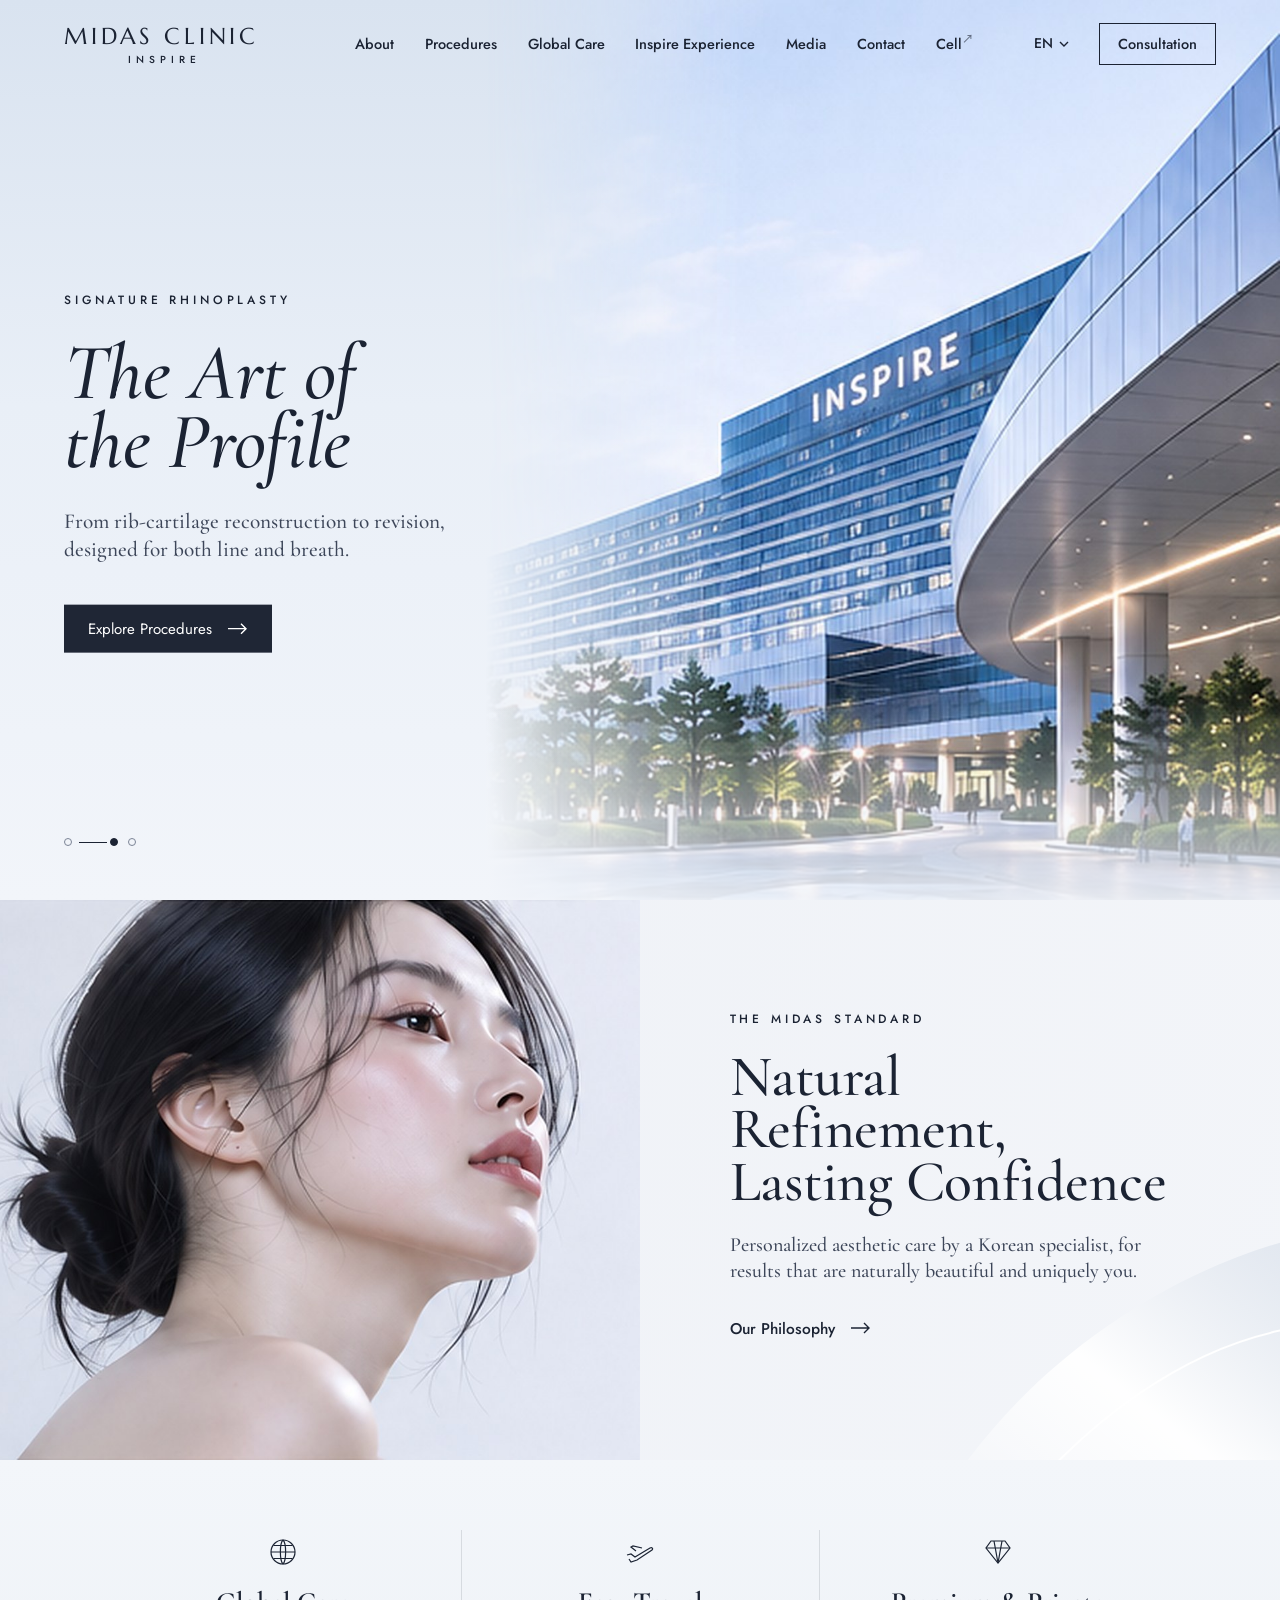
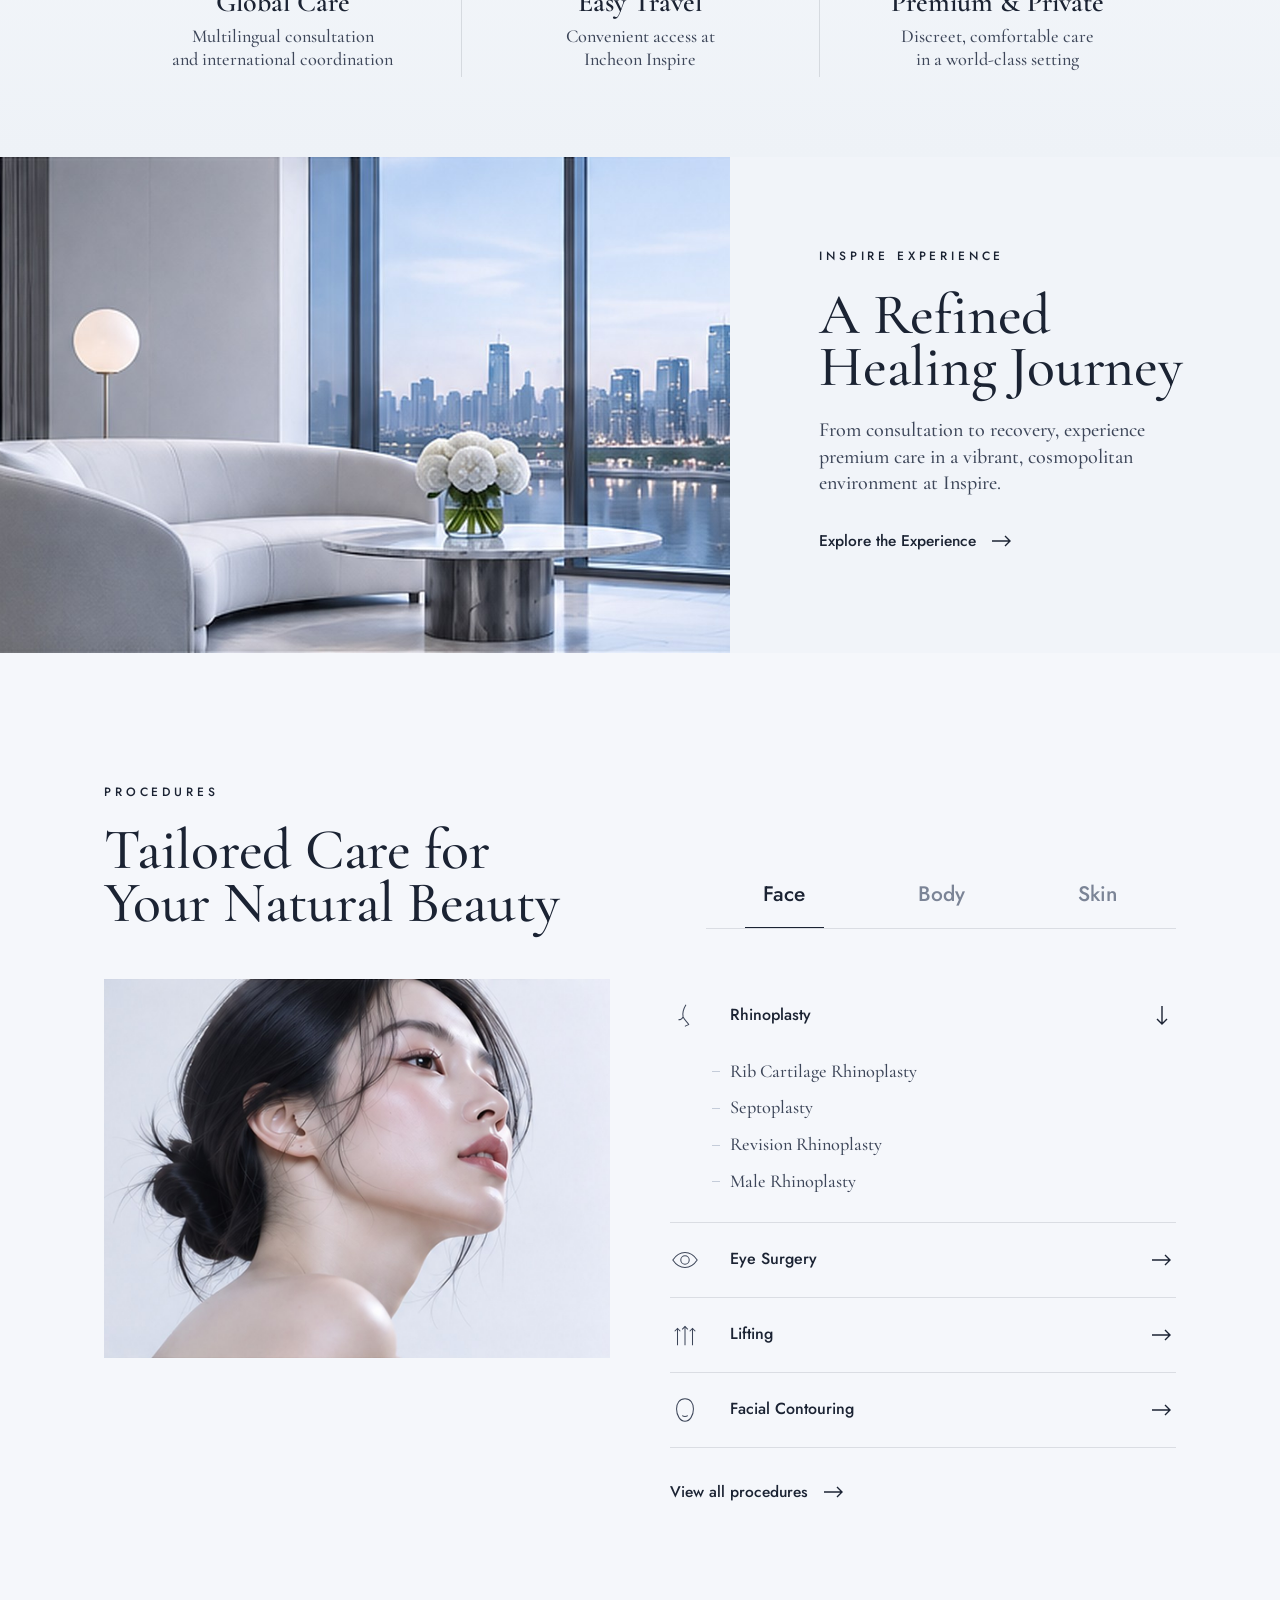
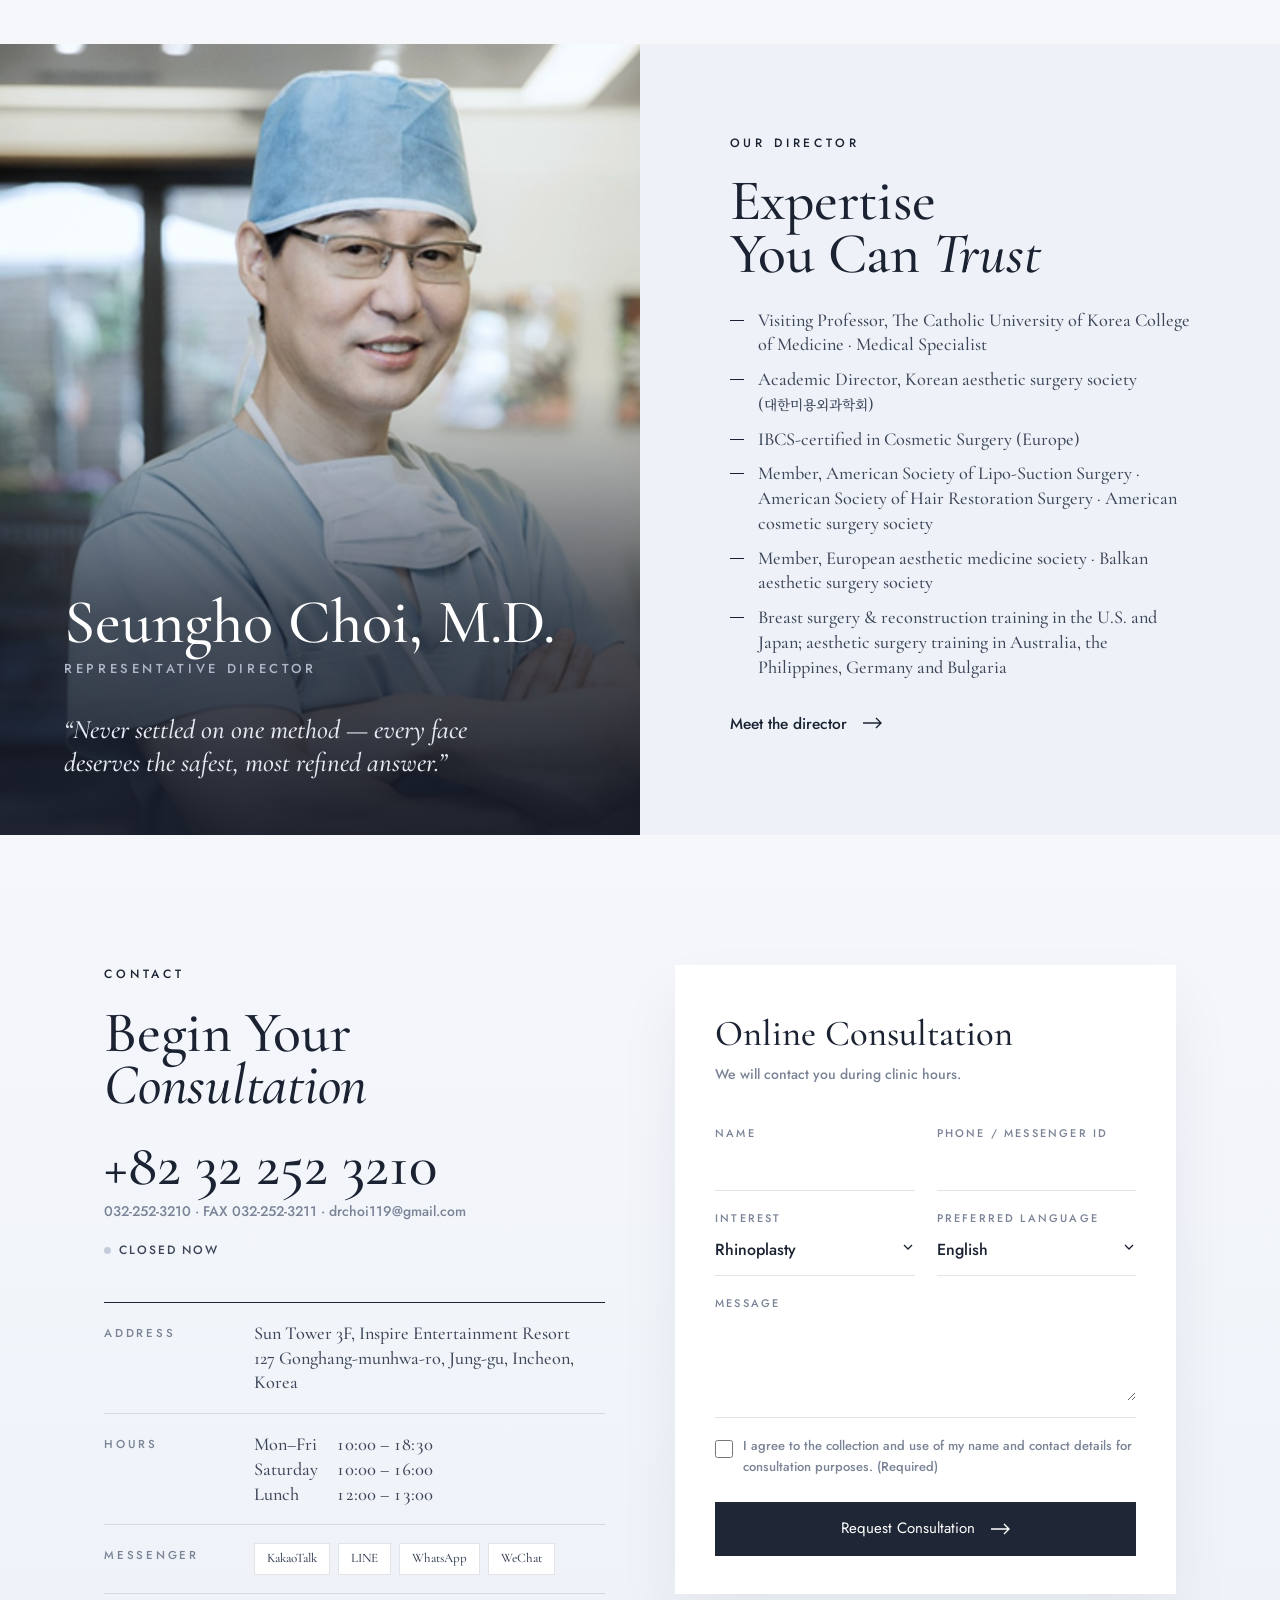
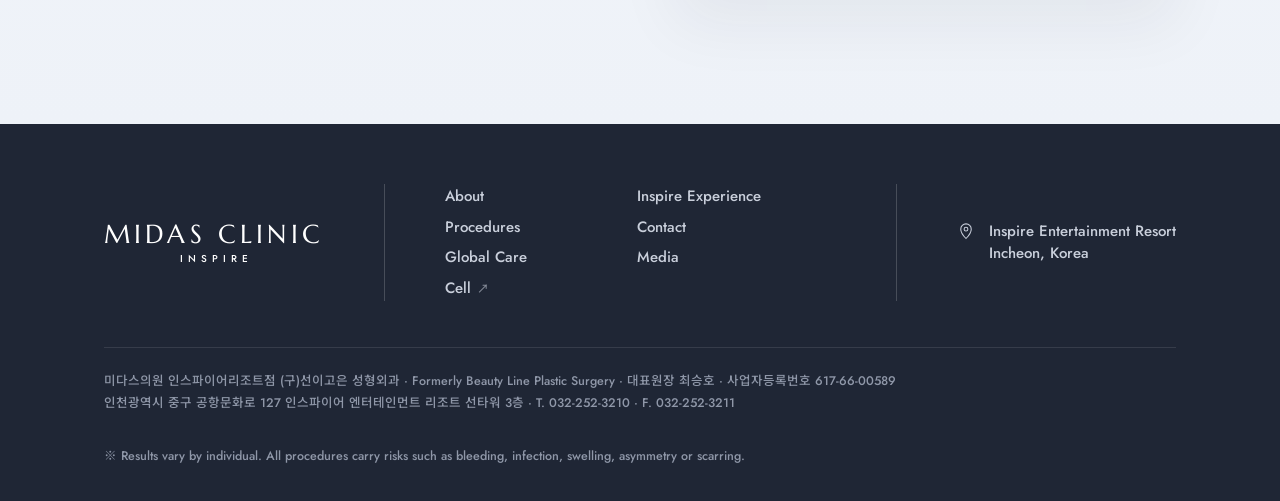
==== index.html @ 8b689313 "세포 메뉴 링크를 panacell-website.pages.dev로 변경 Co-Authored-By: Claude Opus 5.5 <noreply@anthropic.com> Cla" ====
<!DOCTYPE html>
<html lang="en">
<head>
<meta charset="UTF-8">
<meta name="viewport" content="width=device-width, initial-scale=1, viewport-fit=cover">
<title>MIDAS CLINIC · INSPIRE — Premium Plastic Surgery in Incheon</title>
<meta name="description" content="Midas Clinic at Inspire Entertainment Resort, Incheon. Rhinoplasty, face lift, eye surgery, contouring, body and skin care. 미다스의원 인스파이어리조트점 (구 선이고은 성형외과).">
<meta property="og:title" content="MIDAS CLINIC · INSPIRE">
<meta property="og:description" content="A Global Aesthetic Destination at Inspire">
<meta property="og:image" content="images/hero-inspire.jpg">
<meta name="theme-color" content="#eef2f8">
<link rel="preconnect" href="https://fonts.googleapis.com">
<link rel="preconnect" href="https://fonts.gstatic.com" crossorigin>
<link href="https://fonts.googleapis.com/css2?family=Cormorant+Garamond:ital,wght@0,500;0,600;1,500;1,600&family=Jost:wght@300;400;500&family=Marcellus&family=Noto+Sans+KR:wght@300;400;500&family=Noto+Sans+SC:wght@300;400;500&family=Noto+Serif+KR:wght@400;500&family=Noto+Serif+SC:wght@400;500&display=swap" rel="stylesheet">
<link rel="stylesheet" href="css/style.css">
</head>
<body>
<a class="skip" href="#main">Skip to content</a>

<svg width="0" height="0" class="sr" aria-hidden="true">
  <symbol id="i-arrow" viewBox="0 0 20 12" fill="none" stroke="currentColor" stroke-width="1.4"><path d="M0 6h18M13 1l5 5-5 5"/></symbol>
  <symbol id="i-chev" viewBox="0 0 10 10" fill="none" stroke="currentColor" stroke-width="1.4"><path d="M1 3l4 4 4-4"/></symbol>
</svg>

<!-- ================= Header ================= -->
<header class="header" id="header">
  <div class="header-in">
    <a href="#top" class="logo" aria-label="Midas Clinic Inspire"><b>MIDAS CLINIC</b><small>INSPIRE</small></a>
    <nav class="gnb" aria-label="Main">
      <a href="about.html" data-i18n="nav.about">About</a>
      <a href="procedures.html" data-i18n="nav.procedures">Procedures</a>
      <a href="global-care.html" data-i18n="nav.global">Global Care</a>
      <a href="experience.html" data-i18n="nav.experience">Inspire Experience</a>
      <a href="media.html" data-i18n="nav.media">Media</a>
      <a href="contact.html" data-i18n="nav.contact">Contact</a>
      <a class="ext" href="https://panacell-website.pages.dev/" target="_blank" rel="noopener" data-i18n="nav.cell">Cell</a>
    </nav>
    <div class="header-r">
      <div class="lang" id="lang">
        <button class="lang-btn" id="langBtn" aria-haspopup="true" aria-expanded="false"><span id="langLabel">EN</span><svg><use href="#i-chev"/></svg></button>
        <div class="lang-menu" role="menu">
          <button data-lang="en" role="menuitem">English</button>
          <button data-lang="ko" role="menuitem">한국어</button>
          <button data-lang="zh" role="menuitem">中文</button>
        </div>
      </div>
      <a class="header-cta" href="contact.html" data-i18n="cta.consult">Consultation</a>
      <button class="burger" id="burger" aria-label="Menu"><span></span><span></span></button>
    </div>
  </div>
</header>

<nav class="drawer" id="drawer" aria-label="Mobile">
  <a href="about.html" data-i18n="nav.about">About</a>
  <a href="procedures.html" data-i18n="nav.procedures">Procedures</a>
  <a href="global-care.html" data-i18n="nav.global">Global Care</a>
  <a href="experience.html" data-i18n="nav.experience">Inspire Experience</a>
  <a href="media.html" data-i18n="nav.media">Media</a>
  <a href="contact.html" data-i18n="nav.contact">Contact</a>
  <a class="ext" href="https://panacell-website.pages.dev/" target="_blank" rel="noopener" data-i18n="nav.cell">Cell</a>
  <div class="drawer-foot">
    <div class="drawer-lang"><button data-lang="en">EN</button><button data-lang="ko">KR</button><button data-lang="zh">中文</button></div>
    <a class="drawer-tel" href="tel:+82322523210">+82 32 252 3210</a>
    <a class="btn" href="contact.html#form"><span data-i18n="cta.book">Book a Consultation</span><svg><use href="#i-arrow"/></svg></a>
  </div>
</nav>

<main id="main">
<!-- ================= Hero ================= -->
<section class="hero" id="top">
  <div class="hero-media"><img src="images/hero-inspire.jpg" alt="Inspire Entertainment Resort, Incheon" fetchpriority="high"></div>
  <div class="hero-slides">
    <div class="hero-slide on">
      <div class="wrap">
        <div class="kicker" data-i18n="hero1.kicker">Premium Plastic Surgery</div>
        <h1 data-i18n="hero1.title">A Global Aesthetic<br>Destination at Inspire</h1>
        <p data-i18n="hero1.text">World-class plastic surgery in Korea,<br>with seamless travel and exceptional care.</p>
        <a class="btn" href="#contact"><span data-i18n="cta.book">Book a Consultation</span><svg><use href="#i-arrow"/></svg></a>
      </div>
    </div>
    <div class="hero-slide">
      <div class="wrap">
        <div class="kicker" data-i18n="hero2.kicker">Signature Rhinoplasty</div>
        <h2 data-i18n="hero2.title">The Art of<br>the Profile</h2>
        <p data-i18n="hero2.text">From rib-cartilage reconstruction to revision,<br>designed for both line and breath.</p>
        <a class="btn" href="#procedures"><span data-i18n="cta.explore">Explore Procedures</span><svg><use href="#i-arrow"/></svg></a>
      </div>
    </div>
    <div class="hero-slide">
      <div class="wrap">
        <div class="kicker" data-i18n="hero3.kicker">Lifting · Anti-aging</div>
        <h2 data-i18n="hero3.title">Lift, Not Change</h2>
        <p data-i18n="hero3.text">SMAS-level lifting that restores,<br>never replaces, who you are.</p>
        <a class="btn" href="#procedures"><span data-i18n="cta.explore">Explore Procedures</span><svg><use href="#i-arrow"/></svg></a>
      </div>
    </div>
  </div>
  <div class="hero-dots"><div class="wrap" id="heroDots">
    <button class="on" aria-label="Slide 1"></button><button aria-label="Slide 2"></button><button aria-label="Slide 3"></button>
  </div></div>
</section>

<!-- ================= The Midas Standard ================= -->
<section class="split standard" id="about">
  <div class="split-media reveal"><img src="images/standard-portrait.jpg" alt="" loading="lazy"></div>
  <div class="split-body reveal">
    <div class="kicker" data-i18n="std.kicker">The Midas Standard</div>
    <h2 class="title" data-i18n="std.title">Natural Refinement,<br>Lasting Confidence</h2>
    <p class="lead" data-i18n="std.text">Personalized aesthetic care by Korean specialists, for results that are naturally beautiful and uniquely you.</p>
    <a class="arrow-link" href="about.html"><span data-i18n="std.link">Our Philosophy</span><svg><use href="#i-arrow"/></svg></a>
  </div>
  <svg class="silk" viewBox="0 0 400 400" fill="none" aria-hidden="true">
    <defs><linearGradient id="silk" x1="0" y1="1" x2="1" y2="0"><stop offset="0" stop-color="#fff" stop-opacity="0"/><stop offset=".5" stop-color="#fff" stop-opacity=".95"/><stop offset="1" stop-color="#dbe2ec" stop-opacity=".7"/></linearGradient></defs>
    <path d="M40 400 C 120 260, 260 160, 400 120 L400 400 Z" fill="url(#silk)"/>
    <path d="M120 400 C 200 300, 300 230, 400 210" stroke="#fff" stroke-width="2"/>
  </svg>
</section>

<!-- ================= Features ================= -->
<section class="features" id="global-care">
  <div class="wrap features-grid">
    <div class="feature reveal">
      <svg viewBox="0 0 32 32" fill="none" stroke="currentColor" stroke-width="1.2"><circle cx="16" cy="16" r="12"/><path d="M4 16h24M16 4c3.5 3.4 3.5 20.6 0 24M16 4c-3.5 3.4-3.5 20.6 0 24M6.5 9.5h19M6.5 22.5h19"/></svg>
      <h3 data-i18n="f1.title">Global Care</h3>
      <p data-i18n="f1.text">Multilingual consultation<br>and international coordination</p>
    </div>
    <div class="feature reveal">
      <svg viewBox="0 0 32 32" fill="none" stroke="currentColor" stroke-width="1.2"><path d="M3 19l4-1 4 3 15-9c2-1 3.5.5 2 2L13 24l-6 2-2-3"/><path d="M12 15l-5-4 2-1 9 2"/></svg>
      <h3 data-i18n="f2.title">Easy Travel</h3>
      <p data-i18n="f2.text">Convenient access at<br>Incheon Inspire</p>
    </div>
    <div class="feature reveal">
      <svg viewBox="0 0 32 32" fill="none" stroke="currentColor" stroke-width="1.2"><path d="M9 5h14l5 7-12 15L4 12z"/><path d="M4 12h24M12 5l4 22 4-22"/></svg>
      <h3 data-i18n="f3.title">Premium &amp; Private</h3>
      <p data-i18n="f3.text">Discreet, comfortable care<br>in a world-class setting</p>
    </div>
  </div>
</section>

<!-- ================= Inspire Experience ================= -->
<section class="split experience" id="experience">
  <div class="split-media reveal"><img src="images/inspire-lounge.jpg" alt="" loading="lazy"></div>
  <div class="split-body reveal">
    <div class="kicker" data-i18n="exp.kicker">Inspire Experience</div>
    <h2 class="title" data-i18n="exp.title">A Refined<br>Healing Journey</h2>
    <p class="lead" data-i18n="exp.text">From consultation to recovery, experience premium care in a vibrant, cosmopolitan environment at Inspire.</p>
    <a class="arrow-link" href="experience.html"><span data-i18n="exp.link">Explore the Experience</span><svg><use href="#i-arrow"/></svg></a>
  </div>
</section>

<!-- ================= Procedures ================= -->
<section class="procedures" id="procedures">
  <div class="wrap">
    <div class="proc-head">
      <div class="reveal">
        <div class="kicker" data-i18n="proc.kicker">Procedures</div>
        <h2 class="title" data-i18n="proc.title">Tailored Care for<br>Your Natural Beauty</h2>
      </div>
      <div class="tabs reveal" role="tablist">
        <button class="tab on" data-tab="face" role="tab" data-i18n="tab.face">Face</button>
        <button class="tab" data-tab="body" role="tab" data-i18n="tab.body">Body</button>
        <button class="tab" data-tab="skin" role="tab" data-i18n="tab.skin">Skin</button>
      </div>
    </div>
    <nav class="proc-grid" aria-label="Procedures"><a href="rhinoplasty.html"><svg viewBox="0 0 32 32" fill="none" stroke="currentColor" stroke-width="1.2"><path d="M17 4c-3 5-4 9-3 13 1 3 4 5 6 8-1 1-3 1-4 2"/><path d="M14 17c-1 2-3 3-5 3"/></svg><span data-ko="코성형" data-zh="鼻整形">Rhinoplasty</span></a><a href="eye.html"><svg viewBox="0 0 32 32" fill="none" stroke="currentColor" stroke-width="1.2"><path d="M3 16c4-6 9-8 13-8s9 2 13 8c-4 6-9 8-13 8S7 22 3 16z"/><circle cx="16" cy="16" r="4.5"/></svg><span data-ko="눈성형" data-zh="眼部整形">Eye</span></a><a href="lifting.html"><svg viewBox="0 0 32 32" fill="none" stroke="currentColor" stroke-width="1.2"><path d="M8 27V9M16 27V7M24 27V9"/><path d="M5 12l3-3 3 3M13 10l3-3 3 3M21 12l3-3 3 3"/></svg><span data-ko="리프팅" data-zh="面部提升">Lifting</span></a><a href="contouring.html"><svg viewBox="0 0 32 32" fill="none" stroke="currentColor" stroke-width="1.2"><path d="M16 4c-6 0-9 5-9 11 0 7 4 13 9 13s9-6 9-13c0-6-3-11-9-11z"/><path d="M13 22c2 1.3 4 1.3 6 0"/></svg><span data-ko="윤곽" data-zh="轮廓整形">Contouring</span></a><a href="body.html"><svg viewBox="0 0 32 32" fill="none" stroke="currentColor" stroke-width="1.2"><path d="M11 4c1 5 0 8-2 11s-2 9 1 13M21 4c-1 5 0 8 2 11s2 9-1 13"/></svg><span data-ko="바디" data-zh="身体塑形">Body</span></a><a href="skin.html"><svg viewBox="0 0 32 32" fill="none" stroke="currentColor" stroke-width="1.2"><circle cx="16" cy="16" r="11"/><circle cx="16" cy="16" r="6"/></svg><span data-ko="피부 · 쁘띠" data-zh="皮肤管理">Skin</span></a></nav>
    <div class="proc-body">
      <div class="proc-media reveal"><img id="procImg" src="images/standard-portrait.jpg" alt="" loading="lazy"></div>
      <div class="reveal"><div id="procLists"></div><a class="arrow-link" href="procedures.html"><span data-ko="전체 진료 보기" data-zh="查看全部项目">View all procedures</span><svg><use href="#i-arrow"/></svg></a></div>
    </div>
  </div>
</section>

<!-- ================= Director ================= -->
<section class="director" id="director">
  <!-- 원장님 사진이 준비되면 .director-card 에 background-image 로 넣을 수 있습니다 -->
  <div class="director-card reveal">
    <span class="mono" aria-hidden="true">M</span>
    <img class="dir-photo" src="images/director.jpg" alt="" loading="lazy" onerror="this.remove()">
    <div class="name" data-i18n="dir.name">Seungho Choi, M.D.</div>
    <div class="role" data-i18n="dir.role">Representative Director</div>
    <blockquote data-i18n="dir.quote">“Never settled on one method — every face deserves the safest, most refined answer.”</blockquote>
  </div>
  <div class="split-body reveal">
    <div class="kicker" data-i18n="dir.kicker">Our Director</div>
    <h2 class="title" data-i18n="dir.title">Expertise<br>You Can <em>Trust</em></h2>
    <ul class="creds" id="creds"></ul>
    <a class="arrow-link" href="about.html"><span data-ko="원장 소개 자세히 보기" data-zh="查看院长介绍">Meet the director</span><svg><use href="#i-arrow"/></svg></a>
  </div>
</section>

<!-- ================= Contact ================= -->
<!-- 모바일 전용: 메인 상담 폼 대신 간단한 상담 안내 -->
<section class="home-cta" id="contact-m">
  <div class="wrap">
    <div class="kicker" data-i18n="contact.kicker">Contact</div>
    <h2 class="title" data-i18n="contact.title">Begin Your<br><em>Consultation</em></h2>
    <p class="lead" data-ko="전화·메신저·온라인으로 편하게 문의하세요. 진료시간 내 답변드립니다." data-zh="欢迎通过电话、即时通讯或在线方式咨询，我们将在诊疗时间内回复。">Call, message or book online — we reply during clinic hours.</p>
    <div class="home-cta-btns">
      <a class="btn" href="contact.html#form"><span data-i18n="cta.book">Book a Consultation</span><svg><use href="#i-arrow"/></svg></a>
      <a class="btn ghost" href="tel:+82322523210">+82 32 252 3210</a>
    </div>
  </div>
</section>

<section class="contact" id="contact">
  <div class="wrap contact-grid">
    <div class="reveal">
      <div class="kicker" data-i18n="contact.kicker">Contact</div>
      <h2 class="title" data-i18n="contact.title">Begin Your<br><em>Consultation</em></h2>
      <a class="tel" href="tel:+82322523210">+82 32 252 3210</a>
      <div class="tel-sub">032-252-3210 · FAX 032-252-3211 · drchoi119@gmail.com</div>
      <div class="status" id="status"><i></i><span id="statusText"></span></div>
      <dl class="info">
        <div class="info-row"><dt data-i18n="contact.address">Address</dt><dd data-i18n="contact.addressText">Sun Tower 3F, Inspire Entertainment Resort<br>127 Gonghang-munhwa-ro, Jung-gu, Incheon, Korea</dd></div>
        <div class="info-row"><dt data-i18n="contact.hours">Hours</dt><dd class="hours" id="hours"></dd></div>
        <div class="info-row"><dt data-i18n="contact.messenger">Messenger</dt><dd class="chips"><span>KakaoTalk</span><span>LINE</span><span>WhatsApp</span><span>WeChat</span></dd></div>
      </dl>
    </div>
    <form class="form reveal" id="form" novalidate>
      <h3 data-i18n="form.title">Online Consultation</h3>
      <p data-i18n="form.sub">We will contact you during clinic hours.</p>
      <div class="two">
        <div class="field"><label for="fName" data-i18n="form.name">Name</label><input id="fName" autocomplete="name"></div>
        <div class="field"><label for="fTel" data-i18n="form.phone">Phone / Messenger ID</label><input id="fTel" type="text" autocomplete="tel" enterkeyhint="next"></div>
      </div>
      <div class="two">
        <div class="field"><label for="fCat" data-i18n="form.interest">Interest</label><select id="fCat"></select></div>
        <div class="field"><label for="fLang" data-i18n="form.lang">Preferred Language</label><select id="fLang"><option>English</option><option>한국어</option><option>中文</option></select></div>
      </div>
      <div class="field"><label for="fMsg" data-i18n="form.msg">Message</label><textarea id="fMsg" rows="3"></textarea></div>
      <label class="agree"><input type="checkbox" id="fAgree"><span data-i18n="form.agree">I agree to the collection and use of my name and contact details for consultation purposes. (Required)</span></label>
      <button class="btn" type="submit"><span data-i18n="form.submit">Request Consultation</span><svg><use href="#i-arrow"/></svg></button>
      <div class="form-msg" id="formMsg" role="status"></div>
    </form>
  </div>
</section>
</main>

<!-- ================= Footer ================= -->
<footer class="footer">
  <div class="wrap">
    <div class="footer-grid">
      <a href="#top" class="logo"><b>MIDAS CLINIC</b><small>INSPIRE</small></a>
      <nav class="footer-links" aria-label="Footer">
        <a href="about.html" data-i18n="nav.about">About</a>
        <a href="experience.html" data-i18n="nav.experience">Inspire Experience</a>
        <a href="procedures.html" data-i18n="nav.procedures">Procedures</a>
        <a href="contact.html" data-i18n="nav.contact">Contact</a>
        <a href="global-care.html" data-i18n="nav.global">Global Care</a>
        <a href="media.html" data-i18n="nav.media">Media</a>
        <a class="ext" href="https://panacell-website.pages.dev/" target="_blank" rel="noopener" data-i18n="nav.cell">Cell</a>
      </nav>
      <div class="footer-addr">
        <svg viewBox="0 0 24 24" fill="none" stroke="currentColor" stroke-width="1.4"><path d="M12 22s7-7.2 7-12.5A7 7 0 0 0 5 9.5C5 14.8 12 22 12 22z"/><circle cx="12" cy="9.5" r="2.5"/></svg>
        <span data-i18n="footer.addr">Inspire Entertainment Resort<br>Incheon, Korea</span>
      </div>
    </div>
    <div class="footer-bottom">
      <span>미다스의원 인스파이어리조트점 (구)선이고은 성형외과 · Formerly Beauty Line Plastic Surgery · 대표원장 최승호 · 사업자등록번호 617-66-00589<br>인천광역시 중구 공항문화로 127 인스파이어 엔터테인먼트 리조트 선타워 3층 · T. 032-252-3210 · F. 032-252-3211</span>
      <span data-i18n="footer.notice">※ Results vary by individual. All procedures carry risks such as bleeding, infection, swelling, asymmetry or scarring.</span>
    </div>
  </div>
</footer>

<nav class="mobile-bar" aria-label="Quick actions">
  <a href="tel:+82322523210"><svg viewBox="0 0 24 24" fill="none" stroke="currentColor" stroke-width="1.5"><path d="M5 4h4l2 5-2.5 1.5a11 11 0 0 0 5 5L15 13l5 2v4a2 2 0 0 1-2 2A16 16 0 0 1 3 6a2 2 0 0 1 2-2z"/></svg><span data-i18n="cta.call">Call</span></a>
  <a href="contact.html#messengers"><svg viewBox="0 0 24 24" fill="none" stroke="currentColor" stroke-width="1.5"><path d="M4 5h16v11H9l-5 4z"/></svg><span data-ko="메신저" data-zh="在线咨询">Messenger</span></a>
  <a class="primary" href="contact.html#form"><svg viewBox="0 0 24 24" fill="none" stroke="currentColor" stroke-width="1.5"><rect x="4" y="5" width="16" height="15" rx="1"/><path d="M4 10h16M9 3v4M15 3v4"/></svg><span data-i18n="cta.consult">Consultation</span></a>
</nav>
<a class="to-top" href="#top" aria-label="Back to top"><svg viewBox="0 0 24 24" fill="none" stroke="currentColor" stroke-width="1.5"><path d="M12 19V5M6 11l6-6 6 6"/></svg></a>

<script src="js/main.js"></script>
</body>
</html>
---- css/style.css ----
/* =========================================================
   MIDAS CLINIC · INSPIRE — style.css
   ========================================================= */
:root{
  --sky:#eef2f8;
  --frost:#f5f7fb;
  --white:#ffffff;
  --mist:#e3e8f0;
  --silver:#c4ccd9;
  --ink:#1b2333;
  --ink-2:#3d4659;
  --mute:#7b8496;
  --navy:#1f2635;
  --navy-2:#283044;
  --line:rgba(27,35,51,.12);

  --logo:'Marcellus','Cormorant Garamond',serif;
  --serif:'Cormorant Garamond',serif;
  --sans:'Jost','Noto Sans KR','Noto Sans SC',system-ui,sans-serif;

  --wrap:1200px;
  --pad:clamp(20px,5vw,64px);
  --ease:cubic-bezier(.2,.7,.2,1);
}
html[lang="ko"]{--sans:'Jost','Noto Sans KR',system-ui,sans-serif;--serif:'Cormorant Garamond','Noto Serif KR',serif}
html[lang="zh"]{--sans:'Jost','Noto Sans SC',system-ui,sans-serif;--serif:'Cormorant Garamond','Noto Serif SC',serif}
/* CJK has no true italic — keep headings upright and slightly lighter */
html[lang="ko"] .hero h1,html[lang="ko"] .hero h2,html[lang="zh"] .hero h1,html[lang="zh"] .hero h2{font-style:normal;font-weight:500;font-size:clamp(36px,4.2vw,60px);line-height:1.2;letter-spacing:-.02em}
html[lang="ko"] .title,html[lang="zh"] .title{line-height:1.25;letter-spacing:-.02em}
html[lang="ko"] .title em,html[lang="zh"] .title em,html[lang="ko"] blockquote,html[lang="zh"] blockquote{font-style:normal}

*{box-sizing:border-box;margin:0;padding:0}
html{scroll-behavior:smooth}
html,body{overflow-x:hidden}
body{background:var(--frost);color:var(--ink);font-family:var(--sans);font-weight:400;font-size:16px;line-height:1.65;-webkit-font-smoothing:antialiased;word-break:keep-all}
a{color:inherit;text-decoration:none}
button{font:inherit;color:inherit;background:none;border:0;cursor:pointer}
img{display:block;max-width:100%}
.wrap{max-width:var(--wrap);margin:0 auto;padding:0 var(--pad)}
.sr{position:absolute;width:1px;height:1px;overflow:hidden;clip:rect(0 0 0 0)}

/* ---------- type ---------- */
.kicker{font-size:12px;font-weight:500;letter-spacing:.32em;text-transform:uppercase;color:var(--ink)}
.title{font-family:var(--serif);font-weight:500;font-size:clamp(34px,3.7vw,50px);line-height:1.1;letter-spacing:-.005em;margin-top:22px}
.title em{font-style:italic}
.lead{margin-top:24px;font-size:16.5px;line-height:1.65;color:var(--ink-2);max-width:440px}
.arrow-link{display:inline-flex;align-items:center;gap:16px;margin-top:34px;font-size:15.5px;font-weight:500}
.arrow-link svg,.btn svg{width:20px;height:12px;transition:transform .4s var(--ease)}
.arrow-link:hover svg,.btn:hover svg{transform:translateX(6px)}
.btn{display:inline-flex;align-items:center;gap:16px;height:48px;padding:0 24px;background:var(--navy);color:#fff;font-size:15px;font-weight:400;transition:background .3s}
.btn:hover{background:#0f1420}
.btn.ghost{background:transparent;color:var(--ink);border:1px solid var(--ink)}
.btn.ghost:hover{background:var(--ink);color:#fff}

/* ---------- reveal ---------- */
.reveal{opacity:0;transform:translateY(26px);transition:opacity 1.1s var(--ease),transform 1.1s var(--ease)}
.reveal.in{opacity:1;transform:none}

/* =========================================================
   Header
   ========================================================= */
.header{position:fixed;inset:0 0 auto;z-index:60;transition:background .4s,box-shadow .4s}
.header.solid{background:rgba(245,247,251,.9);backdrop-filter:blur(16px) saturate(1.3);-webkit-backdrop-filter:blur(16px) saturate(1.3);box-shadow:0 1px 0 var(--line)}
.header-in{display:flex;align-items:center;justify-content:space-between;gap:30px;height:88px;max-width:1440px;margin:0 auto;padding:0 var(--pad);transition:height .4s}
.header.solid .header-in{height:70px}
.logo{display:flex;flex-direction:column;align-items:center;line-height:1;color:var(--ink)}
.logo b{font-family:var(--logo);font-weight:400;font-size:24px;letter-spacing:.16em}
.logo small{font-family:var(--sans);font-size:10px;font-weight:500;letter-spacing:.5em;margin-top:7px;padding-left:.5em}
.gnb{display:flex;gap:clamp(22px,3vw,42px);font-size:14.5px;margin-left:auto}
.gnb a{position:relative;padding:6px 0}
.gnb a:after{content:"";position:absolute;left:0;right:0;bottom:0;height:1px;background:var(--ink);transform:scaleX(0);transition:transform .35s var(--ease)}
.gnb a:hover:after{transform:none}
.header-r{display:flex;align-items:center;gap:26px;margin-left:clamp(20px,3vw,50px)}
.lang{position:relative}
.lang-btn{display:flex;align-items:center;gap:6px;font-size:14px;font-weight:500}
.lang-btn svg{width:10px;height:10px;transition:transform .3s}
.lang.open .lang-btn svg{transform:rotate(180deg)}
.lang-menu{position:absolute;right:0;top:calc(100% + 14px);min-width:130px;background:#fff;box-shadow:0 20px 44px rgba(27,35,51,.12);padding:8px 0;opacity:0;visibility:hidden;transform:translateY(-6px);transition:.3s var(--ease)}
.lang.open .lang-menu{opacity:1;visibility:visible;transform:none}
.lang-menu button{display:block;width:100%;text-align:left;padding:9px 18px;font-size:14px;color:var(--ink-2)}
.lang-menu button:hover,.lang-menu button.on{background:var(--frost);color:var(--ink)}
.header-cta{height:42px;padding:0 18px;border:1px solid var(--ink);display:inline-flex;align-items:center;font-size:14.5px;transition:.3s}
.header-cta:hover{background:var(--ink);color:#fff}
.burger{display:none;width:42px;height:42px;position:relative}
.burger span{position:absolute;left:10px;right:10px;height:1.5px;background:var(--ink);transition:.35s}
.burger span:first-child{top:16px}.burger span:last-child{top:24px}
.burger.x span:first-child{transform:translateY(4px) rotate(45deg)}
.burger.x span:last-child{transform:translateY(-4px) rotate(-45deg)}
.drawer{position:fixed;inset:0;z-index:55;background:var(--frost);padding:110px var(--pad) 40px;display:flex;flex-direction:column;visibility:hidden;opacity:0;transition:.4s}
.drawer.open{visibility:visible;opacity:1}
.drawer a{padding:18px 0;border-bottom:1px solid var(--line);font-family:var(--serif);font-size:30px;font-weight:500}
.drawer .drawer-lang{display:flex;gap:10px;margin-top:30px}
.drawer .drawer-lang button{padding:8px 16px;border:1px solid var(--line);font-size:14px}
.drawer .drawer-lang button.on{background:var(--ink);color:#fff;border-color:var(--ink)}

/* =========================================================
   Hero
   ========================================================= */
.hero{position:relative;height:clamp(620px,100vh,900px);overflow:hidden;background:linear-gradient(180deg,#d9e3f0 0%,#e9eff7 45%,#f2f5fa 100%)}
.hero-media{position:absolute;top:0;right:0;bottom:0;width:62%;}
.hero-media img{width:100%;height:100%;object-fit:cover;object-position:right center;
  -webkit-mask-image:linear-gradient(90deg,transparent 0%,#000 32%);mask-image:linear-gradient(90deg,transparent 0%,#000 32%)}
.hero-media:after{content:"";position:absolute;left:0;right:0;bottom:0;height:22%;background:linear-gradient(180deg,rgba(242,245,250,0),rgba(242,245,250,.9))}
.hero-slides{position:absolute;inset:0}
.hero-slide{position:absolute;top:50%;left:0;right:0;transform:translateY(-44%);opacity:0;visibility:hidden;transition:opacity .9s var(--ease),visibility .9s}
.hero-slide.on{opacity:1;visibility:visible}
.hero-slide .wrap{max-width:1440px}
.hero-slide .kicker,.hero-slide h1,.hero-slide h2,.hero-slide p,.hero-slide .btn{opacity:0;transform:translateY(18px);transition:opacity .9s var(--ease),transform .9s var(--ease),background .3s}
.hero-slide.on .kicker,.hero-slide.on h1,.hero-slide.on h2,.hero-slide.on p,.hero-slide.on .btn{opacity:1;transform:none}
.hero-slide.on h1,.hero-slide.on h2{transition-delay:.1s}
.hero-slide.on p{transition-delay:.2s}
.hero-slide.on .btn{transition-delay:.3s}
.hero h1,.hero h2{font-family:var(--serif);font-style:italic;font-weight:500;font-size:clamp(42px,5.1vw,74px);line-height:1.06;letter-spacing:-.01em;margin:28px 0 30px;max-width:720px}
.hero p{font-size:17.5px;line-height:1.6;color:var(--ink-2);max-width:420px}
.hero .btn{margin-top:42px}
.hero-dots{position:absolute;left:0;right:0;bottom:clamp(40px,6vh,64px);z-index:3}
.hero-dots .wrap{max-width:1440px;display:flex;align-items:center;gap:10px}
.hero-dots button{width:8px;height:8px;border-radius:50%;border:1px solid var(--mute);position:relative;transition:.4s var(--ease)}
.hero-dots button.on{background:var(--ink);border-color:var(--ink);margin-left:28px}
.hero-dots button.on:before{content:"";position:absolute;right:10px;top:3px;width:28px;height:1px;background:var(--ink)}

/* =========================================================
   Split sections (Standard / Inspire Experience / Director)
   ========================================================= */
.split{display:grid;grid-template-columns:1fr 1fr;align-items:center;position:relative;overflow:hidden;background:var(--sky)}
.split-media{position:relative;height:100%;min-height:500px}
.split-media img{position:absolute;inset:0;width:100%;height:100%;object-fit:cover}
.split-body{position:relative;z-index:2;padding:90px clamp(30px,7vw,110px)}
.split.standard{background:linear-gradient(110deg,#eef1f6 0%,#f3f5f9 100%)}
.split.standard .split-media{min-height:560px}
.split.standard .split-media img{object-position:center 30%}
.split .silk{position:absolute;right:-6%;bottom:-10%;width:42%;height:70%;pointer-events:none;z-index:1}
.split.experience{grid-template-columns:57% 43%;background:#f1f4f9}
.split.experience .split-media{min-height:480px}

/* =========================================================
   Features
   ========================================================= */
.features{background:linear-gradient(180deg,#f3f6fa,#eef2f7);padding:70px 0 80px}
.features-grid{display:grid;grid-template-columns:repeat(3,1fr)}
.feature{text-align:center;padding:6px 30px}
.feature + .feature{border-left:1px solid var(--line)}
.feature svg{width:32px;height:32px;margin:0 auto 14px;color:var(--ink)}
.feature h3{font-family:var(--serif);font-weight:600;font-size:23px;line-height:1.2;margin-bottom:8px}
.feature p{font-size:15px;line-height:1.55;color:var(--ink-2)}

/* =========================================================
   Procedures
   ========================================================= */
.procedures{padding:130px 0;background:var(--frost)}
.proc-head{display:grid;grid-template-columns:1fr 1fr;gap:60px;align-items:end;margin-bottom:50px}
.tabs{display:flex;border-bottom:1px solid var(--line);justify-self:end;width:100%;max-width:470px}
.tab{flex:1;padding:14px 0 16px;font-family:var(--serif);font-size:21px;font-weight:500;color:var(--mute);position:relative;transition:color .3s}
.tab:after{content:"";position:absolute;left:25%;right:25%;bottom:-1px;height:2px;background:var(--ink);transform:scaleX(0);transition:transform .35s var(--ease)}
.tab.on{color:var(--ink)}
.tab.on:after{transform:none}
.proc-body{display:grid;grid-template-columns:1fr 1fr;gap:60px;align-items:start}
.proc-media{position:relative;aspect-ratio:4/3;overflow:hidden}
.proc-media img{width:100%;height:100%;object-fit:cover;transition:transform 1.4s var(--ease)}
.proc-media:hover img{transform:scale(1.04)}
.proc-list{display:none}
.proc-list.on{display:block;animation:fadeUp .6s var(--ease)}
@keyframes fadeUp{from{opacity:0;transform:translateY(10px)}to{opacity:1;transform:none}}
.proc-item{border-bottom:1px solid var(--line)}
.proc-item > button{width:100%;display:grid;grid-template-columns:44px 1fr 24px;gap:16px;align-items:center;padding:22px 0;text-align:left}
.proc-item .ic{width:30px;height:30px;color:var(--ink-2)}
.proc-item .nm{font-size:16px;font-weight:500}
.proc-item .ar{width:20px;height:12px;transition:transform .4s var(--ease)}
.proc-item > button:hover .ar{transform:translateX(5px)}
.proc-item.open .ar{transform:rotate(90deg)}
.proc-item .sub{max-height:0;overflow:hidden;transition:max-height .5s var(--ease)}
.proc-item.open .sub{max-height:320px}
.proc-item .sub ul{list-style:none;padding:0 0 22px 60px}
.proc-item .sub li{padding:6px 0;font-size:15px;color:var(--ink-2);position:relative}
.proc-item .sub li:before{content:"";position:absolute;left:-18px;top:50%;width:8px;height:1px;background:var(--silver)}

/* =========================================================
   Director
   ========================================================= */
.director{display:grid;grid-template-columns:1fr 1fr;align-items:center;background:var(--sky)}
.director-card{position:relative;min-height:520px;height:100%;background:linear-gradient(150deg,#28324a 0%,#1b2131 100%);color:#fff;display:flex;flex-direction:column;justify-content:flex-end;padding:56px clamp(30px,5vw,70px);overflow:hidden}
.director-card .mono{position:absolute;right:-30px;top:-40px;font-family:var(--logo);font-size:360px;line-height:1;color:rgba(255,255,255,.05)}
.director-card .name{font-family:var(--serif);font-size:clamp(40px,4vw,58px);font-weight:500;line-height:1}
.director-card .role{margin-top:10px;font-size:13px;letter-spacing:.28em;text-transform:uppercase;color:#aeb7c8}
.director-card blockquote{margin-top:34px;font-family:var(--serif);font-style:italic;font-size:22px;line-height:1.5;color:#e4e8f0;max-width:440px}
.creds{list-style:none;margin-top:28px;display:grid;gap:10px}
.creds li{display:flex;gap:14px;font-size:15px;color:var(--ink-2)}
.creds li:before{content:"";flex:none;width:14px;height:1px;background:var(--ink);margin-top:12px}

/* =========================================================
   Contact
   ========================================================= */
.contact{padding:130px 0;background:linear-gradient(180deg,var(--frost),var(--sky))}
.contact-grid{display:grid;grid-template-columns:1fr 1fr;gap:70px;align-items:start}
.tel{display:block;margin-top:30px;font-family:var(--serif);font-weight:500;font-size:clamp(36px,3.8vw,52px);line-height:1}
.tel-sub{margin-top:10px;font-size:14px;color:var(--mute)}
.status{display:inline-flex;align-items:center;gap:8px;margin-top:18px;font-size:12px;font-weight:500;letter-spacing:.16em;text-transform:uppercase;color:var(--ink-2)}
.status i{width:7px;height:7px;border-radius:50%;background:var(--silver)}
.status.open i{background:#3fb37f;box-shadow:0 0 0 4px rgba(63,179,127,.16)}
.info{margin-top:40px;border-top:1px solid var(--ink)}
.info-row{display:grid;grid-template-columns:130px 1fr;gap:20px;padding:18px 0;border-bottom:1px solid var(--line);font-size:15px}
.info-row dt{font-size:11.5px;font-weight:500;letter-spacing:.24em;text-transform:uppercase;color:var(--mute);padding-top:3px}
.info-row dd{color:var(--ink-2)}
.hours{display:grid;grid-template-columns:auto 1fr;gap:0 18px;font-variant-numeric:tabular-nums}
.hours .today{color:var(--ink);font-weight:500}
.chips{display:flex;flex-wrap:wrap;gap:8px}
.chips span{padding:4px 12px;background:#fff;border:1px solid var(--line);font-size:13px}
.form{background:#fff;padding:44px 40px 38px;box-shadow:0 30px 60px rgba(27,35,51,.06)}
.form h3{font-family:var(--serif);font-size:30px;font-weight:500}
.form > p{font-size:14px;color:var(--mute);margin:4px 0 26px}
.field{border-bottom:1px solid var(--line);padding:12px 0 8px;margin-bottom:6px;transition:border-color .3s}
.field:focus-within{border-color:var(--ink)}
.field label{display:block;font-size:11px;font-weight:500;letter-spacing:.2em;text-transform:uppercase;color:var(--mute)}
.field input,.field select,.field textarea{width:100%;border:0;outline:0;background:transparent;font:inherit;font-size:15.5px;color:var(--ink);padding:7px 0 2px}
.field textarea{resize:vertical;min-height:64px}
.two{display:grid;grid-template-columns:1fr 1fr;gap:22px}
.agree{display:flex;gap:10px;margin:18px 0 24px;font-size:13px;line-height:1.6;color:var(--mute)}
.agree input{accent-color:var(--ink);margin-top:4px}
.form .btn{width:100%;justify-content:center;height:54px}
.form-msg{display:none;margin-top:14px;padding:12px 14px;font-size:14px;background:var(--frost);border-left:2px solid var(--ink)}

/* =========================================================
   Footer
   ========================================================= */
.footer{background:var(--navy);color:#c9cfdb;padding:60px 0 34px}
.footer-grid{display:grid;grid-template-columns:auto 1fr auto;gap:0;align-items:center}
.footer .logo{color:#fff;padding-right:60px}
.footer .logo b{font-size:26px}
.footer-links{display:grid;grid-template-columns:repeat(2,max-content);gap:6px 110px;padding:0 60px;border-left:1px solid rgba(255,255,255,.18);border-right:1px solid rgba(255,255,255,.18);font-size:15px}
.footer-links a:hover{color:#fff}
.footer-addr{display:flex;gap:14px;padding-left:60px;font-size:15px;line-height:1.5}
.footer-addr svg{width:18px;height:18px;flex:none;margin-top:2px}
.footer-bottom{margin-top:46px;padding-top:22px;border-top:1px solid rgba(255,255,255,.1);display:flex;justify-content:space-between;gap:30px;flex-wrap:wrap;font-size:12.5px;line-height:1.8;color:#8f97a8}

/* mobile sticky */
.mobile-bar{display:none}

/* =========================================================
   Responsive
   ========================================================= */
@media (max-width:1100px){
  .gnb,.header-cta,.header-r .lang{display:none}
  .burger{display:block}
  .header-r{margin-left:auto}
  .hero-media{width:100%;opacity:.55}
  .hero-media img{-webkit-mask-image:linear-gradient(180deg,transparent 0%,#000 55%);mask-image:linear-gradient(180deg,transparent 0%,#000 55%)}
  .split,.split.experience,.director{grid-template-columns:1fr}
  .split-media,.split.standard .split-media,.split.experience .split-media{min-height:380px}
  .split-body{padding:70px var(--pad)}
  .split .silk{display:none}
  .proc-head,.proc-body,.contact-grid{grid-template-columns:1fr;gap:36px}
  .tabs{justify-self:start;max-width:none}
  .footer-grid{grid-template-columns:1fr;gap:34px}
  .footer .logo{align-items:flex-start;padding:0}
  .footer-links{border:0;padding:0}
  .footer-addr{padding:0}
}
@media (max-width:640px){
  .hero{height:auto;min-height:680px}
  .hero-media{opacity:1;top:auto;height:46%}
  .hero-slide{top:118px;transform:none}
  .hero p{font-size:16px}
  .features-grid{grid-template-columns:1fr}
  .feature{padding:26px 10px}
  .feature + .feature{border-left:0;border-top:1px solid var(--line)}
  .procedures,.contact{padding:90px 0}
  .info-row{grid-template-columns:1fr;gap:4px}
  .two{grid-template-columns:1fr;gap:0}
  .form{padding:34px 22px}
  .footer-links{gap:6px 50px}
  .mobile-bar{display:grid;grid-template-columns:1fr 1fr;position:fixed;left:0;right:0;bottom:0;z-index:50;background:rgba(245,247,251,.95);backdrop-filter:blur(12px);border-top:1px solid var(--line)}
  .mobile-bar a{height:54px;display:flex;align-items:center;justify-content:center;font-size:15px;font-weight:500}
  .mobile-bar a:last-child{background:var(--navy);color:#fff}
  .footer{padding-bottom:90px}
}
@media (prefers-reduced-motion:reduce){*{animation:none!important;transition:none!important}.reveal{opacity:1;transform:none}}

/* =========================================================
   Sub pages
   ========================================================= */
.gnb a.active:after{transform:none}
.page-hero{position:relative;overflow:hidden;padding:180px 0 100px;background:linear-gradient(180deg,#dfe7f2 0%,#eef2f8 60%,var(--frost) 100%)}
.page-hero .wrap{position:relative;z-index:2}
.page-hero .crumbs{font-size:12.5px;letter-spacing:.08em;color:var(--mute);margin-bottom:26px}
.page-hero .crumbs a:hover{color:var(--ink)}
.page-hero h1{font-family:var(--serif);font-weight:500;font-size:clamp(42px,5vw,70px);line-height:1.06;letter-spacing:-.01em;margin-top:20px;max-width:760px}
.page-hero h1 em{font-style:italic}
.page-hero .lead{font-size:17.5px;max-width:560px}
.page-hero .silk{position:absolute;right:-4%;bottom:-30%;width:48%;height:130%;pointer-events:none;z-index:1}
.page-hero.with-img{padding:0;display:grid;grid-template-columns:1fr 1fr;align-items:stretch;min-height:560px}
.page-hero.with-img .wrap{margin:0;padding:170px clamp(30px,6vw,96px) 90px;max-width:none}
.page-hero.with-img .media{position:relative;min-height:420px}
.page-hero.with-img .media img{position:absolute;inset:0;width:100%;height:100%;object-fit:cover}
html[lang="ko"] .page-hero h1,html[lang="zh"] .page-hero h1{line-height:1.25;letter-spacing:-.02em}
html[lang="ko"] .page-hero h1 em,html[lang="zh"] .page-hero h1 em{font-style:normal}

.section{padding:110px 0}
.section.alt{background:var(--sky)}
.section.white{background:#fff}
.sec-head{display:grid;grid-template-columns:1fr 1fr;gap:60px;align-items:end;margin-bottom:56px}
.sec-head .lead{margin-top:0;justify-self:end}
.sec-head.center{display:block;text-align:center}
.sec-head.center .lead{margin:20px auto 0}

.prose{font-size:16.5px;line-height:1.85;color:var(--ink-2);max-width:760px}
.prose p + p{margin-top:16px}
.two-col{display:grid;grid-template-columns:1fr 1.2fr;gap:80px;align-items:start}

.cards{display:grid;grid-template-columns:repeat(3,1fr);gap:22px}
.cards.four{grid-template-columns:repeat(4,1fr)}
.cards.two{grid-template-columns:repeat(2,1fr)}
.card{background:#fff;padding:34px 32px 32px;box-shadow:0 1px 0 var(--line);display:flex;flex-direction:column;transition:transform .45s var(--ease),box-shadow .45s var(--ease)}
a.card:hover{transform:translateY(-6px);box-shadow:0 26px 50px rgba(27,35,51,.08)}
.card .num{font-family:var(--serif);font-style:italic;font-size:28px;color:var(--silver);line-height:1}
.card svg.ic{width:32px;height:32px;color:var(--ink);margin-bottom:22px}
.card h3{font-family:var(--serif);font-weight:600;font-size:25px;line-height:1.2;margin:18px 0 10px}
.card svg.ic + h3{margin-top:0}
.card p{font-size:15px;line-height:1.7;color:var(--ink-2)}
.card ul{list-style:none;margin-top:18px;border-top:1px solid var(--line);padding-top:14px}
.card li{font-size:14.5px;color:var(--ink-2);padding:4px 0}
.card .more{margin-top:auto;padding-top:24px;display:inline-flex;align-items:center;gap:12px;font-size:14.5px;font-weight:500}
.card .more svg{width:20px;height:12px;transition:transform .4s var(--ease)}
a.card:hover .more svg{transform:translateX(6px)}

.detail-list{border-top:1px solid var(--ink)}
.detail{display:grid;grid-template-columns:70px 1fr 1.4fr;gap:30px;padding:30px 0;border-bottom:1px solid var(--line)}
.detail .n{font-family:var(--serif);font-style:italic;font-size:26px;color:var(--silver);line-height:1}
.detail h3{font-family:var(--serif);font-weight:600;font-size:25px;line-height:1.2}
.detail p{font-size:15.5px;line-height:1.75;color:var(--ink-2)}

.checks{list-style:none;display:grid;gap:14px}
.checks li{display:flex;gap:14px;font-size:16px;color:var(--ink-2);line-height:1.6}
.checks li:before{content:"";flex:none;width:18px;height:18px;margin-top:3px;border:1px solid var(--ink);border-radius:50%;background:radial-gradient(circle,var(--ink) 0 3px,transparent 3.5px)}

.timeline{display:grid;grid-template-columns:repeat(5,1fr);gap:0;border-top:1px solid var(--ink)}
.timeline.four{grid-template-columns:repeat(4,1fr)}
.tl{padding:26px 26px 0 0;position:relative}
.tl:before{content:"";position:absolute;top:-5px;left:0;width:9px;height:9px;border-radius:50%;background:var(--ink)}
.tl .k{font-size:11.5px;font-weight:500;letter-spacing:.24em;text-transform:uppercase;color:var(--mute)}
.tl h4{font-family:var(--serif);font-weight:600;font-size:22px;margin:8px 0 8px}
.tl p{font-size:14.5px;line-height:1.7;color:var(--ink-2)}

.faq{border-top:1px solid var(--ink);max-width:900px}
.faq details{border-bottom:1px solid var(--line)}
.faq summary{list-style:none;cursor:pointer;display:flex;justify-content:space-between;gap:20px;padding:24px 0;font-size:17px;font-weight:500}
.faq summary::-webkit-details-marker{display:none}
.faq summary:after{content:"+";font-family:var(--serif);font-size:28px;line-height:.8;transition:transform .3s}
.faq details[open] summary:after{transform:rotate(45deg)}
.faq details p{padding:0 0 24px;font-size:15.5px;line-height:1.8;color:var(--ink-2);max-width:760px}

.notice{margin-top:40px;padding:18px 22px;background:#fff;border-left:2px solid var(--ink);font-size:14px;line-height:1.7;color:var(--ink-2)}

.cta-band{position:relative;overflow:hidden;background:var(--navy);color:#fff;padding:90px 0}
.cta-band .wrap{display:flex;justify-content:space-between;align-items:center;gap:40px;flex-wrap:wrap}
.cta-band h2{font-family:var(--serif);font-weight:500;font-size:clamp(32px,3.4vw,46px);line-height:1.15}
.cta-band h2 em{font-style:italic}
.cta-band p{margin-top:12px;color:#c3cad8;font-size:16px}
.cta-band .btns{display:flex;gap:12px;flex-wrap:wrap}
.cta-band .btn{background:#fff;color:var(--ink)}
.cta-band .btn:hover{background:var(--sky)}
.cta-band .btn.ghost{background:transparent;color:#fff;border-color:rgba(255,255,255,.5)}
.cta-band .btn.ghost:hover{background:#fff;color:var(--ink)}
html[lang="ko"] .cta-band h2 em,html[lang="zh"] .cta-band h2 em{font-style:normal}

.other-procs{display:flex;flex-wrap:wrap;gap:10px;margin-top:26px}
.other-procs a{padding:10px 18px;border:1px solid var(--line);background:#fff;font-size:14.5px;transition:.3s}
.other-procs a:hover{border-color:var(--ink)}

.cv-groups{display:grid;grid-template-columns:repeat(2,1fr);gap:34px 50px;margin-top:40px}
.cv-groups h4{font-size:11.5px;font-weight:500;letter-spacing:.24em;text-transform:uppercase;color:var(--mute);margin-bottom:10px}
.cv-groups ul{list-style:none;display:grid;gap:6px;font-size:15.5px;color:var(--ink-2)}

.space-grid{display:grid;grid-template-columns:repeat(6,1fr);gap:18px}
.space-card{grid-column:span 2;background:#fff}
.space-card.wide{grid-column:span 3}
.space-card .ph{position:relative;aspect-ratio:4/3;overflow:hidden;background:linear-gradient(150deg,#dfe6f0,#c7d1df)}
.space-card .ph img{position:absolute;inset:0;width:100%;height:100%;object-fit:cover}
.space-card .ph span{position:absolute;left:18px;bottom:14px;font-size:11px;letter-spacing:.2em;text-transform:uppercase;color:rgba(27,35,51,.45)}
.space-card .body{padding:24px 26px 28px}
.space-card h3{font-family:var(--serif);font-weight:600;font-size:23px}
.space-card p{margin-top:6px;font-size:15px;line-height:1.7;color:var(--ink-2)}

.map{position:relative;aspect-ratio:16/9;background:var(--mist);overflow:hidden}
.map iframe{position:absolute;inset:0;width:100%;height:100%;border:0;filter:grayscale(.35) contrast(1.02)}
.map-links{display:flex;gap:10px;flex-wrap:wrap;margin-top:16px}
.map-links a{padding:9px 16px;border:1px solid var(--line);background:#fff;font-size:14px}
.map-links a:hover{border-color:var(--ink)}

@media (max-width:1100px){
  .page-hero.with-img{grid-template-columns:1fr}
  .page-hero.with-img .wrap{padding:140px var(--pad) 60px}
  .page-hero.with-img .media{min-height:320px}
  .sec-head,.two-col{grid-template-columns:1fr;gap:30px}
  .sec-head .lead{justify-self:start}
  .cards,.cards.four{grid-template-columns:1fr 1fr}
  .timeline,.timeline.four{grid-template-columns:1fr 1fr;row-gap:36px}
  .space-card,.space-card.wide{grid-column:span 3}
}
@media (max-width:640px){
  .page-hero{padding:140px 0 70px}
  .section{padding:80px 0}
  .cards,.cards.four,.cards.two{grid-template-columns:1fr}
  .detail{grid-template-columns:1fr;gap:10px}
  .timeline,.timeline.four{grid-template-columns:1fr}
  .cv-groups{grid-template-columns:1fr}
  .space-card,.space-card.wide{grid-column:span 6}
}
.page-hero.with-img{padding-top:88px}
.page-hero.with-img .wrap{padding-top:82px}
@media (max-width:1100px){.page-hero.with-img .wrap{padding-top:56px}}
html[lang="ko"] .kicker,html[lang="zh"] .kicker{letter-spacing:.14em}

/* =========================================================
   Serif body text (본문 명조)
   - Body copy: Cormorant Garamond (EN) / Noto Serif KR / Noto Serif SC
   - UI (menu, labels, buttons, forms) stays sans for legibility
   ========================================================= */
:root{--body:'Cormorant Garamond','Noto Serif KR','Noto Serif SC',serif}
html[lang="ko"]{--body:'Noto Serif KR',serif}
html[lang="zh"]{--body:'Noto Serif SC',serif}
body{font-family:var(--body);font-weight:500;color:var(--ink)}
html[lang="ko"] body,html[lang="zh"] body{font-weight:400}
/* Cormorant has a small x-height: scale it up so body copy reads at the same size */
html[lang="en"] body{font-size-adjust:.47}
html[lang="en"] .lead,html[lang="en"] .prose,html[lang="en"] .hero p{line-height:1.6}
.lead,.prose,.hero p,.feature p,.card p,.detail p,.tl p,.faq details p,.checks li,.creds li,.cv-groups ul,.info-row dd,.space-card p,.proc-item .sub li,.cta-band p,.director-card blockquote{font-family:var(--body);color:var(--ink-2)}
html[lang="ko"] .lead,html[lang="ko"] .prose{line-height:1.95}
/* keep UI in sans */
.gnb,.header-cta,.lang,.kicker,.btn,.arrow-link,.tab,.field,.field input,.field select,.field textarea,.agree,.chips,.status,.mobile-bar,.crumbs,.tl .k,.cv-groups h4,.info-row dt,.footer,.more,.map-links,.other-procs,.drawer-lang,.tel-sub,.form-msg,.form > p,.director-card .role,.proc-item .nm,.faq summary,.hero-dots,.space-card .ph span{font-family:var(--sans);font-size-adjust:none}
/* serif body on dark sections keeps light colour */
.cta-band p{color:#c3cad8}
.director-card blockquote{color:#e4e8f0}

/* director photo (images/director.png) — sits behind the text with a soft fade */
.director-card .dir-photo{position:absolute;inset:0;width:100%;height:100%;object-fit:cover;object-position:50% 18%;z-index:0}
.director-card .dir-photo ~ *{position:relative;z-index:1}
.director-card:has(.dir-photo){min-height:640px}
.director-card:has(.dir-photo):before{content:"";position:absolute;inset:0;z-index:1;background:linear-gradient(0deg,rgba(22,27,40,.94) 0%,rgba(22,27,40,.7) 28%,rgba(22,27,40,0) 58%);pointer-events:none}
.director-card:has(.dir-photo) .mono{display:none}
.director-card .name,.director-card .role,.director-card blockquote{position:relative;z-index:2}
/* messenger QR codes */
.qr-row{display:flex;gap:18px;margin-top:28px;flex-wrap:wrap}
.qr{background:#fff;padding:12px 12px 8px;box-shadow:0 1px 0 var(--line);text-align:center}
.qr img{width:104px;height:104px;object-fit:contain}
.qr figcaption{font-family:var(--sans);font-size:12px;letter-spacing:.06em;color:var(--mute);margin-top:6px}
/* facility photo slots */
.space-card .ph img{z-index:1}
.qr-card{align-items:center;text-align:center}
.qr-card img{width:160px;height:160px;object-fit:contain;margin-bottom:18px;image-rendering:pixelated}
.qr-card h3{margin-top:0}

/* external nav link (Cell → Panacell) */
.gnb a.ext:before,.drawer a.ext:after,.footer-links a.ext:after{content:"↗";font-size:.8em;opacity:.6}
.gnb a.ext:before{position:absolute;right:-12px;top:4px}
.drawer a.ext:after,.footer-links a.ext:after{margin-left:6px}
.gnb{gap:clamp(18px,2.4vw,36px)}
@media (max-width:1240px){.gnb{gap:16px;font-size:13.5px}}

/* media page */
.video-grid{display:grid;grid-template-columns:repeat(3,1fr);gap:26px}
.video .yt,.video iframe{position:relative;display:block;width:100%;aspect-ratio:16/9;border:0;background:#1b2131;overflow:hidden;cursor:pointer}
.video .yt img{width:100%;height:100%;object-fit:cover;transition:transform 1s var(--ease)}
.video .yt:hover img{transform:scale(1.04)}
.video .play{position:absolute;left:50%;top:50%;width:64px;height:64px;margin:-32px 0 0 -32px;border-radius:50%;background:rgba(255,255,255,.9)}
.video .play:after{content:"";position:absolute;left:26px;top:21px;border-left:16px solid var(--ink);border-top:11px solid transparent;border-bottom:11px solid transparent}
.video figcaption{margin-top:14px;display:flex;justify-content:space-between;gap:16px;font-family:var(--serif);font-size:19px;font-weight:600;line-height:1.35}
.video figcaption small{font-family:var(--sans);font-size:12.5px;font-weight:400;color:var(--mute);white-space:nowrap}
.press-list{border-top:1px solid var(--ink)}
.press{display:grid;grid-template-columns:120px 1fr auto 24px;gap:24px;align-items:center;padding:24px 0;border-bottom:1px solid var(--line);transition:padding .35s var(--ease)}
.press:hover{padding-left:12px}
.press .date{font-family:var(--sans);font-size:13px;color:var(--mute)}
.press .ttl{font-family:var(--serif);font-size:21px;font-weight:600;line-height:1.35}
.press .outlet{font-family:var(--sans);font-size:13px;color:var(--ink-2)}
.press svg{width:20px;height:12px}
.empty{color:var(--mute);font-size:16px;padding:30px 0;border-top:1px solid var(--line)}
@media (max-width:1100px){.video-grid{grid-template-columns:1fr 1fr}}
@media (max-width:640px){.video-grid{grid-template-columns:1fr}.press{grid-template-columns:1fr;gap:6px}.press svg{display:none}}
.qr img{image-rendering:auto}
.qr-card img{image-rendering:auto}
.qr-row{display:grid;grid-template-columns:repeat(4,1fr);gap:12px;max-width:520px}
.qr{padding:10px 10px 6px}
.qr img{width:100%;height:auto;aspect-ratio:1/1}
@media (max-width:640px){.qr-row{grid-template-columns:repeat(2,1fr);max-width:320px}}

/* =========================================================
   UX optimisation — PC & mobile
   ========================================================= */
html{scroll-padding-top:90px;-webkit-text-size-adjust:100%;text-size-adjust:100%}
body{-webkit-tap-highlight-color:transparent}
body.lock{overflow:hidden;touch-action:none}
img{height:auto}
::selection{background:#1f2635;color:#fff}

/* accessibility */
.skip{position:fixed;left:16px;top:-60px;z-index:100;background:var(--ink);color:#fff;padding:10px 16px;font-family:var(--sans);font-size:14px;transition:top .2s}
.skip:focus{top:12px}
:focus{outline:none}
:focus-visible{outline:2px solid #4a6fa5;outline-offset:3px}
.btn:focus-visible,.header-cta:focus-visible{outline-offset:4px}

/* tap targets */
.arrow-link{min-height:44px;margin-top:22px}
.crumbs a,.crumbs span{display:inline-block;padding:10px 0}
.page-hero .crumbs{margin-bottom:12px}
.faq summary{min-height:56px;align-items:center}
.tab{min-height:48px}
.lang-btn{min-height:44px;padding:0 4px}
.lang-menu button{min-height:40px}
.other-procs a{min-height:44px;display:inline-flex;align-items:center}

/* form: 16px prevents iOS zoom on focus */
.field input,.field select,.field textarea{font-size:16px;min-height:40px}
.field select{-webkit-appearance:none;appearance:none;background:transparent url("data:image/svg+xml,%3Csvg xmlns='http://www.w3.org/2000/svg' viewBox='0 0 10 10'%3E%3Cpath d='M1 3l4 4 4-4' fill='none' stroke='%231b2333' stroke-width='1.3'/%3E%3C/svg%3E") no-repeat right 2px center/10px;padding-right:20px}
.agree{cursor:pointer}
.agree input{width:18px;height:18px;flex:none}
.field.err{border-color:#c0392b}
.form .btn[disabled]{opacity:.6;pointer-events:none}

/* header: hide on scroll down, show on scroll up */
.header{transition:background .4s,box-shadow .4s,transform .4s var(--ease)}
.header.hide{transform:translateY(-100%)}
.header.menu-open{transform:none;background:transparent;box-shadow:none}

/* drawer */
.drawer{overflow-y:auto;overscroll-behavior:contain;padding-bottom:calc(30px + env(safe-area-inset-bottom));padding-top:96px}
.drawer > a{display:flex;justify-content:space-between;align-items:center;min-height:56px;padding:12px 0;font-size:26px}
.drawer > a.active{color:#4a6fa5}
.drawer-foot{margin-top:auto;padding-top:28px;display:grid;gap:16px}
.drawer .drawer-lang{margin-top:0}
.drawer .drawer-lang button{min-height:44px;min-width:56px}
.drawer-tel{font-family:var(--serif);font-size:28px}
.drawer-foot .btn{justify-content:center;height:54px}
@media (min-width:1101px){.drawer{display:none}}

/* mobile quick bar */
.mobile-bar{display:none}
@media (max-width:1100px){
  .mobile-bar{display:grid;grid-template-columns:1fr 1fr 1.3fr;position:fixed;left:0;right:0;bottom:0;z-index:50;background:rgba(245,247,251,.96);backdrop-filter:blur(14px);-webkit-backdrop-filter:blur(14px);border-top:1px solid var(--line);padding-bottom:env(safe-area-inset-bottom);transition:transform .35s var(--ease)}
  .mobile-bar a{height:58px;display:flex;flex-direction:column;align-items:center;justify-content:center;gap:3px;font-family:var(--sans);font-size:12.5px;font-weight:500;color:var(--ink)}
  .mobile-bar a svg{width:20px;height:20px}
  .mobile-bar a.primary{background:var(--navy);color:#fff;flex-direction:row;gap:8px;font-size:14px}
  .mobile-bar.hide{transform:translateY(110%)}
  body{padding-bottom:calc(58px + env(safe-area-inset-bottom))}
  .footer{padding-bottom:34px}
}

/* back to top */
.to-top{position:fixed;right:22px;bottom:24px;z-index:45;width:48px;height:48px;border-radius:50%;background:#fff;color:var(--ink);display:flex;align-items:center;justify-content:center;box-shadow:0 10px 30px rgba(27,35,51,.14);opacity:0;visibility:hidden;transform:translateY(10px);transition:.35s var(--ease)}
.to-top svg{width:20px;height:20px}
.to-top.show{opacity:1;visibility:visible;transform:none}
.to-top:hover{background:var(--ink);color:#fff}
@media (max-width:1100px){.to-top{right:16px;bottom:calc(72px + env(safe-area-inset-bottom));width:44px;height:44px}}

/* hero: real mobile viewport height, tighter on phones */
.hero{height:clamp(620px,100svh,900px)}
@media (max-width:640px){
  .hero{height:auto;min-height:0;display:flex;flex-direction:column;padding-top:104px}
  .hero-slides{position:relative;inset:auto;min-height:330px}
  .hero-slide{top:0;transform:none}
  .hero h1,.hero h2{font-size:34px;margin:16px 0 16px}
  .hero p{font-size:15.5px}
  .hero .btn{margin-top:24px}
  .hero-media{position:relative;width:100%;height:auto;aspect-ratio:4/3;opacity:1;order:2;margin-top:8px}
  .hero-media img{-webkit-mask-image:none;mask-image:none;object-position:70% center}
  .hero-media:after{height:30%}
  .hero-dots{position:absolute;bottom:auto;top:calc(104px + 312px)}
  .hero-dots button{width:10px;height:10px}
}

/* mobile rhythm */
@media (max-width:640px){
  :root{--pad:20px}
  .title{font-size:30px}
  html[lang="ko"] .title,html[lang="zh"] .title{font-size:28px}
  .lead{font-size:15.5px}
  .split-media,.split.standard .split-media,.split.experience .split-media{min-height:0;aspect-ratio:4/3}
  .split-body{padding:56px var(--pad) 64px}
  .features{padding:40px 0 30px}
  .procedures{padding:70px 0}
  .proc-head{margin-bottom:28px}
  .proc-media{aspect-ratio:16/10}
  .proc-item > button{padding:18px 0;min-height:56px}
  .director-card,.director-card:has(.dir-photo){min-height:0;aspect-ratio:4/5;padding:32px 22px}
  .director-card blockquote{font-size:18px;margin-top:20px}
  .page-hero{padding:112px 0 52px}
  .page-hero h1{font-size:36px}
  html[lang="ko"] .page-hero h1,html[lang="zh"] .page-hero h1{font-size:32px}
  .page-hero.with-img .wrap{padding:112px var(--pad) 40px}
  .page-hero.with-img .media{min-height:0;aspect-ratio:4/3}
  .section{padding:64px 0}
  .sec-head{margin-bottom:32px;gap:14px}
  .card{padding:26px 22px}
  .detail{padding:22px 0}
  .tl{padding-top:20px}
  .cta-band{padding:60px 0}
  .cta-band .btns{width:100%}
  .cta-band .btn{flex:1;justify-content:center}
  .tel{font-size:34px}
  .contact{padding:70px 0}
  .info{margin-top:28px}
  .qr-row{max-width:none;grid-template-columns:repeat(4,1fr);gap:8px}
  .qr{padding:6px 6px 4px}
  .qr figcaption{font-size:10.5px}
  .video figcaption{font-size:17px}
  .space-card .body{padding:18px 20px 22px}
  .footer-bottom{font-size:11.5px}
}
/* tabs scroll if needed */
.tabs{overflow-x:auto;scrollbar-width:none}
.tabs::-webkit-scrollbar{display:none}

/* QR: tap to enlarge (useful on mobile — show to another device) */
.qr,.qr-card img{cursor:zoom-in}
.qr-hint{display:none;font-family:var(--sans);font-size:13px;color:var(--mute);margin-top:12px;line-height:1.6}
@media (hover:none){.qr-hint{display:block}}
.lightbox{position:fixed;inset:0;z-index:120;background:rgba(15,20,32,.86);display:flex;flex-direction:column;align-items:center;justify-content:center;gap:18px;padding:24px;opacity:0;visibility:hidden;transition:.3s}
.lightbox.open{opacity:1;visibility:visible}
.lightbox img{width:min(78vw,360px);height:auto;background:#fff;padding:16px}
.lightbox p{color:#fff;font-family:var(--sans);font-size:15px;letter-spacing:.04em}
.lightbox button{position:absolute;top:calc(16px + env(safe-area-inset-top));right:16px;width:48px;height:48px;color:#fff;font-size:30px;line-height:1}

/* PC polish */
@media (min-width:1101px){
  .card,.proc-item > button,.press,.other-procs a{transition:all .35s var(--ease)}
  .split-body{max-width:640px}
}
@media (hover:hover){.btn:hover svg,.arrow-link:hover svg{transform:translateX(6px)}}
.drawer-foot a{border:0;min-height:0}
.drawer-foot .drawer-tel{padding:4px 0;font-size:26px}
.drawer-foot .btn{padding:0 24px;font-family:var(--sans);font-size:15px;color:#fff}
@media (max-width:640px){
  .hero-slides{order:0}.hero-dots{order:1;position:relative;top:auto;bottom:auto;margin:6px 0 10px}.hero-media{order:2}
}
.page-hero .crumbs a{display:inline-block;padding:12px 4px 12px 0}
@media (max-width:1100px){
  body{padding-bottom:0}
  .footer{padding-bottom:calc(92px + env(safe-area-inset-bottom))}
}

/* =========================================================
   Mobile home — shorter page (≤640px). PC unchanged.
   ========================================================= */
.proc-grid,.home-cta{display:none}
@media (max-width:640px){
  /* features: one compact row */
  .features{padding:28px 0}
  .features-grid{grid-template-columns:repeat(3,1fr)}
  .feature{padding:4px 6px}
  .feature + .feature{border-top:0;border-left:1px solid var(--line)}
  .feature svg{width:26px;height:26px;margin-bottom:8px}
  .feature h3{font-size:16px;margin:0}
  html[lang="ko"] .feature h3,html[lang="zh"] .feature h3{font-size:14.5px}
  .feature p{display:none}
  /* split images shorter */
  .split.standard .split-media,.split.experience .split-media{aspect-ratio:16/10}
  .split-body{padding:40px var(--pad) 48px}
  .split-body .lead{margin-top:14px}
  /* procedures: 2-column category buttons instead of image + accordion */
  .procedures{padding:52px 0}
  .proc-head{display:block;margin-bottom:22px}
  .proc-head .tabs,.proc-body .proc-media,#procLists{display:none}
  .proc-body{display:block}
  .proc-grid{display:grid;grid-template-columns:1fr 1fr;gap:10px}
  .proc-grid a{display:flex;align-items:center;gap:12px;min-height:60px;padding:12px 14px;background:#fff;box-shadow:0 1px 0 var(--line);font-family:var(--sans);font-size:15px;font-weight:500}
  .proc-grid svg{width:26px;height:26px;flex:none;color:var(--ink-2)}
  .proc-body .arrow-link{margin-top:14px}
  /* director: compact */
  .director-card,.director-card:has(.dir-photo){aspect-ratio:16/12;padding:24px 20px}
  .director-card .dir-photo{object-position:50% 12%}
  .director-card blockquote{display:none}
  .director-card .name{font-size:30px}
  .director .split-body{padding:28px var(--pad) 44px}
  .director .creds{display:none}
  .director .split-body .title{font-size:26px;margin-top:10px}
  .director .arrow-link{margin-top:10px}
  /* contact: replace form with a short CTA */
  .home-cta{display:block;padding:52px 0 60px;background:linear-gradient(180deg,var(--frost),var(--sky))}
  .home-cta .lead{margin-top:14px}
  .home-cta-btns{display:grid;gap:10px;margin-top:26px}
  .home-cta-btns .btn{justify-content:center;height:52px}
  body:has(.home-cta) section.contact{display:none}
}
@media (max-width:640px){
  .hero-slides{display:grid;min-height:0}
  .hero-slide{grid-area:1/1;position:relative;top:auto}
  .hero-dots{margin:18px 0 14px}
}

/* =========================================================
   Before & After — compare slider + consent gate
   ========================================================= */
.ba-wrap{position:relative}
.ba-grid{display:grid;grid-template-columns:repeat(2,1fr);gap:28px}
.ba{margin:0}
.ba-frame{position:relative;aspect-ratio:720/619;overflow:hidden;background:var(--mist);user-select:none;-webkit-user-select:none;touch-action:pan-y}
.ba-frame img{position:absolute;inset:0;width:100%;height:100%;object-fit:cover;pointer-events:none}
.ba-before{clip-path:inset(0 calc(100% - var(--pos)) 0 0)}
.ba-handle{position:absolute;top:0;bottom:0;left:var(--pos);width:2px;margin-left:-1px;background:#fff;box-shadow:0 0 0 1px rgba(27,35,51,.08)}
.ba-handle:after{content:"";position:absolute;left:50%;top:50%;width:44px;height:44px;margin:-22px 0 0 -22px;border-radius:50%;background:#fff url("data:image/svg+xml,%3Csvg xmlns='http://www.w3.org/2000/svg' viewBox='0 0 24 24' fill='none' stroke='%231b2333' stroke-width='1.6'%3E%3Cpath d='M9 7l-5 5 5 5M15 7l5 5-5 5'/%3E%3C/svg%3E") center/22px no-repeat;box-shadow:0 6px 18px rgba(27,35,51,.22)}
.ba-range{position:absolute;inset:0;width:100%;height:100%;margin:0;opacity:0;cursor:ew-resize;-webkit-appearance:none;appearance:none;touch-action:pan-y}
.ba-range::-webkit-slider-thumb{-webkit-appearance:none;width:44px;height:100%}
.ba-tag{position:absolute;top:14px;padding:5px 12px;background:rgba(27,35,51,.72);color:#fff;font-family:var(--sans);font-size:11.5px;font-weight:500;letter-spacing:.18em;text-transform:uppercase;pointer-events:none}
.ba-tag.l{left:14px}.ba-tag.r{right:14px}
.ba figcaption{display:flex;align-items:baseline;gap:12px;margin-top:14px;font-family:var(--sans);font-size:14px;color:var(--mute)}
.ba figcaption b{font-family:var(--serif);font-size:20px;font-weight:600;color:var(--ink)}
.ba-range:focus-visible + *,.ba-frame:focus-within{outline:2px solid #4a6fa5;outline-offset:3px}

/* consent gate: photos blurred until the visitor confirms */
.ba-gate{position:absolute;inset:0;z-index:5;display:flex;align-items:flex-start;justify-content:center;padding-top:min(18vh,140px);background:rgba(245,247,251,.35)}
.ba-wrap.gated .ba-grid{filter:blur(18px) saturate(.6);pointer-events:none}
.ba-wrap:not(.gated) .ba-gate{display:none}
.ba-gate-box{position:sticky;top:120px;max-width:520px;margin:0 20px;background:#fff;padding:34px 32px 30px;box-shadow:0 30px 60px rgba(27,35,51,.14);text-align:center}
.ba-gate-box p{margin:14px 0 24px;font-size:15px;line-height:1.75;color:var(--ink-2)}
.ba-gate-box .btn{width:100%;justify-content:center}
.ba-wrap + .arrow-link{margin-top:30px}

@media (max-width:1100px){.ba-grid{gap:20px}}
@media (max-width:640px){
  .ba-grid{grid-template-columns:1fr;gap:26px}
  .ba-tag{top:10px;font-size:10.5px;padding:4px 9px}
  .ba-tag.l{left:10px}.ba-tag.r{right:10px}
  .ba-gate{padding-top:40px}
  .ba-gate-box{padding:26px 22px 22px}
}
.ba-filter{display:flex;gap:8px;flex-wrap:wrap;margin-bottom:28px}
.ba-filter .chip{min-height:42px;padding:0 18px;border:1px solid var(--line);background:#fff;font-family:var(--sans);font-size:14px;display:inline-flex;align-items:center;gap:8px;cursor:pointer;transition:.25s}
.ba-filter .chip small{font-size:12px;color:var(--mute)}
.ba-filter .chip.on{background:var(--ink);border-color:var(--ink);color:#fff}
.ba-filter .chip.on small{color:#aab2c2}
.ba.hide{display:none}
.ba figcaption{flex-wrap:wrap;line-height:1.5}
.ba figcaption span{flex:1;min-width:0}
.ba.wide{grid-column:1/-1}
.ba.wide .ba-frame{max-width:960px}
.ba-grid .ba.wide + .ba.wide{margin-top:-6px}
.ba.wide .ba-tag{top:10px}
@media (max-width:640px){.ba.wide .ba-tag{font-size:9.5px;padding:3px 7px;top:6px}}
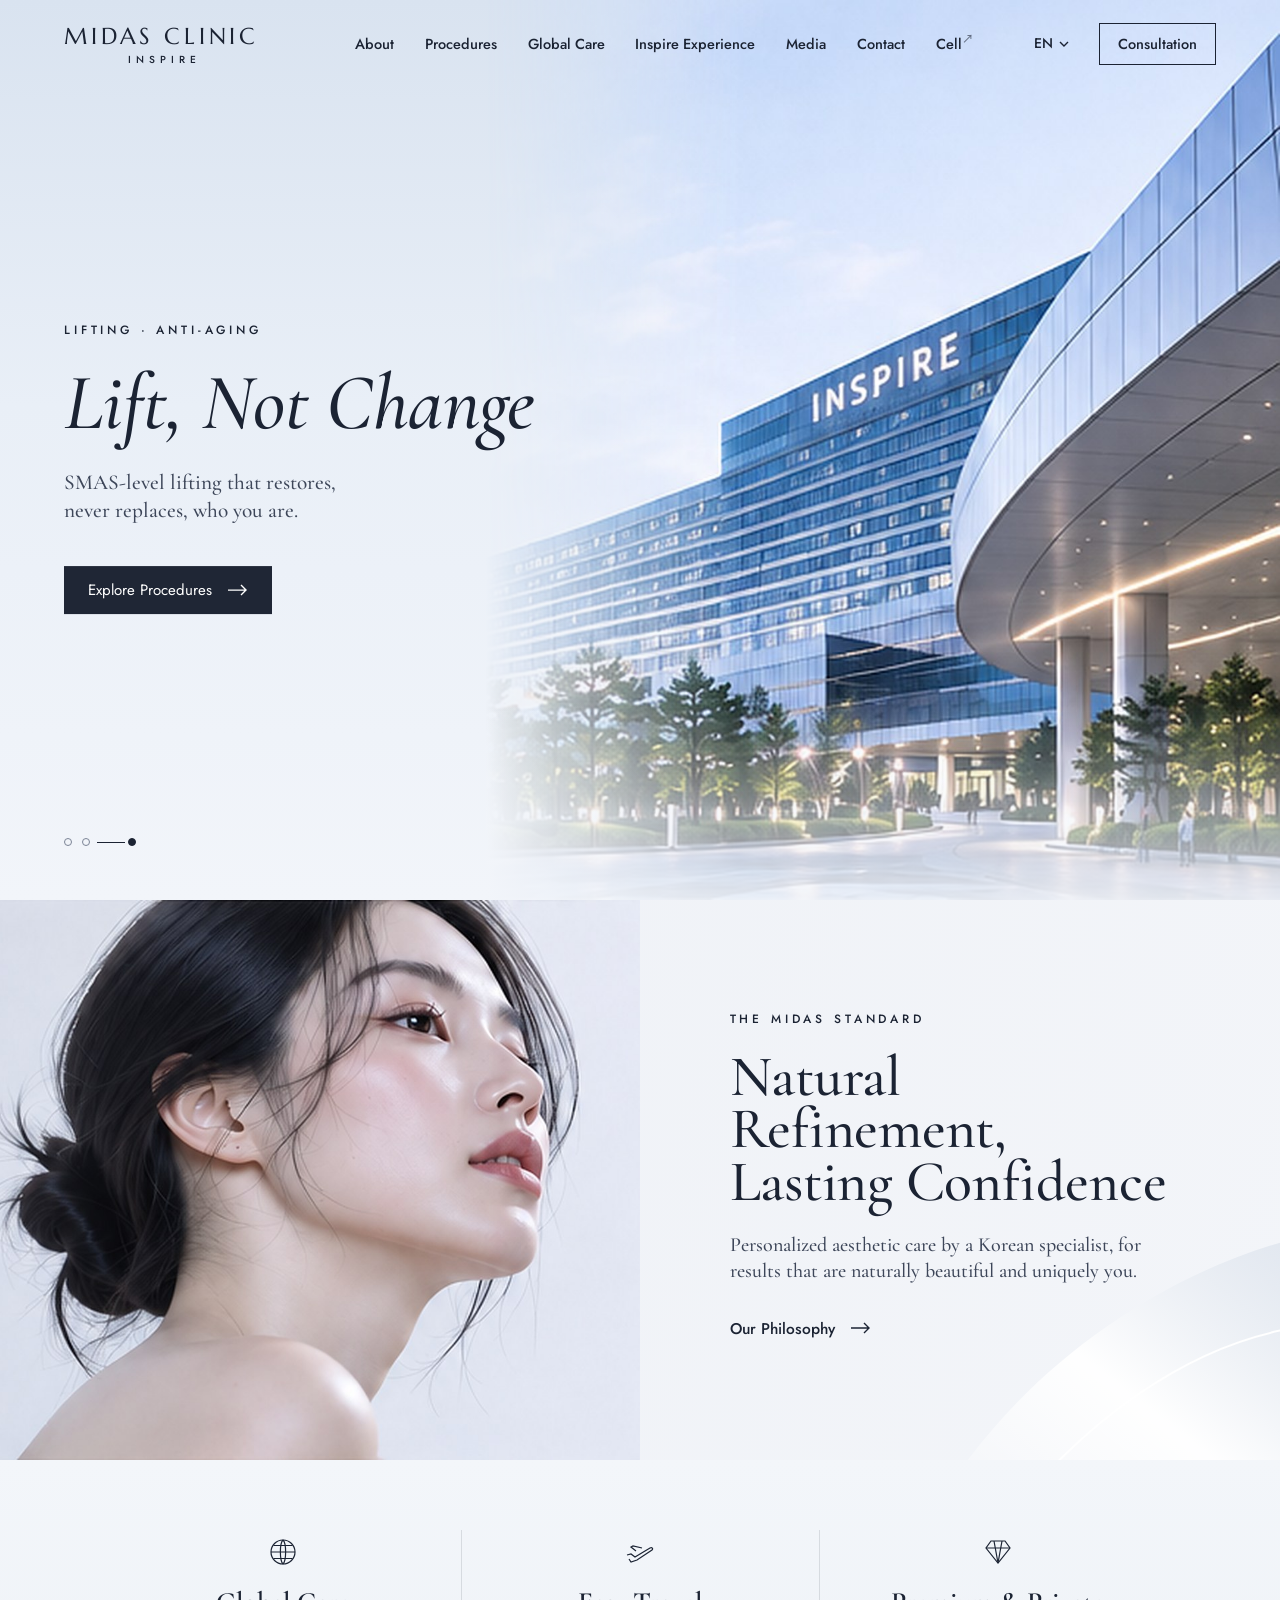
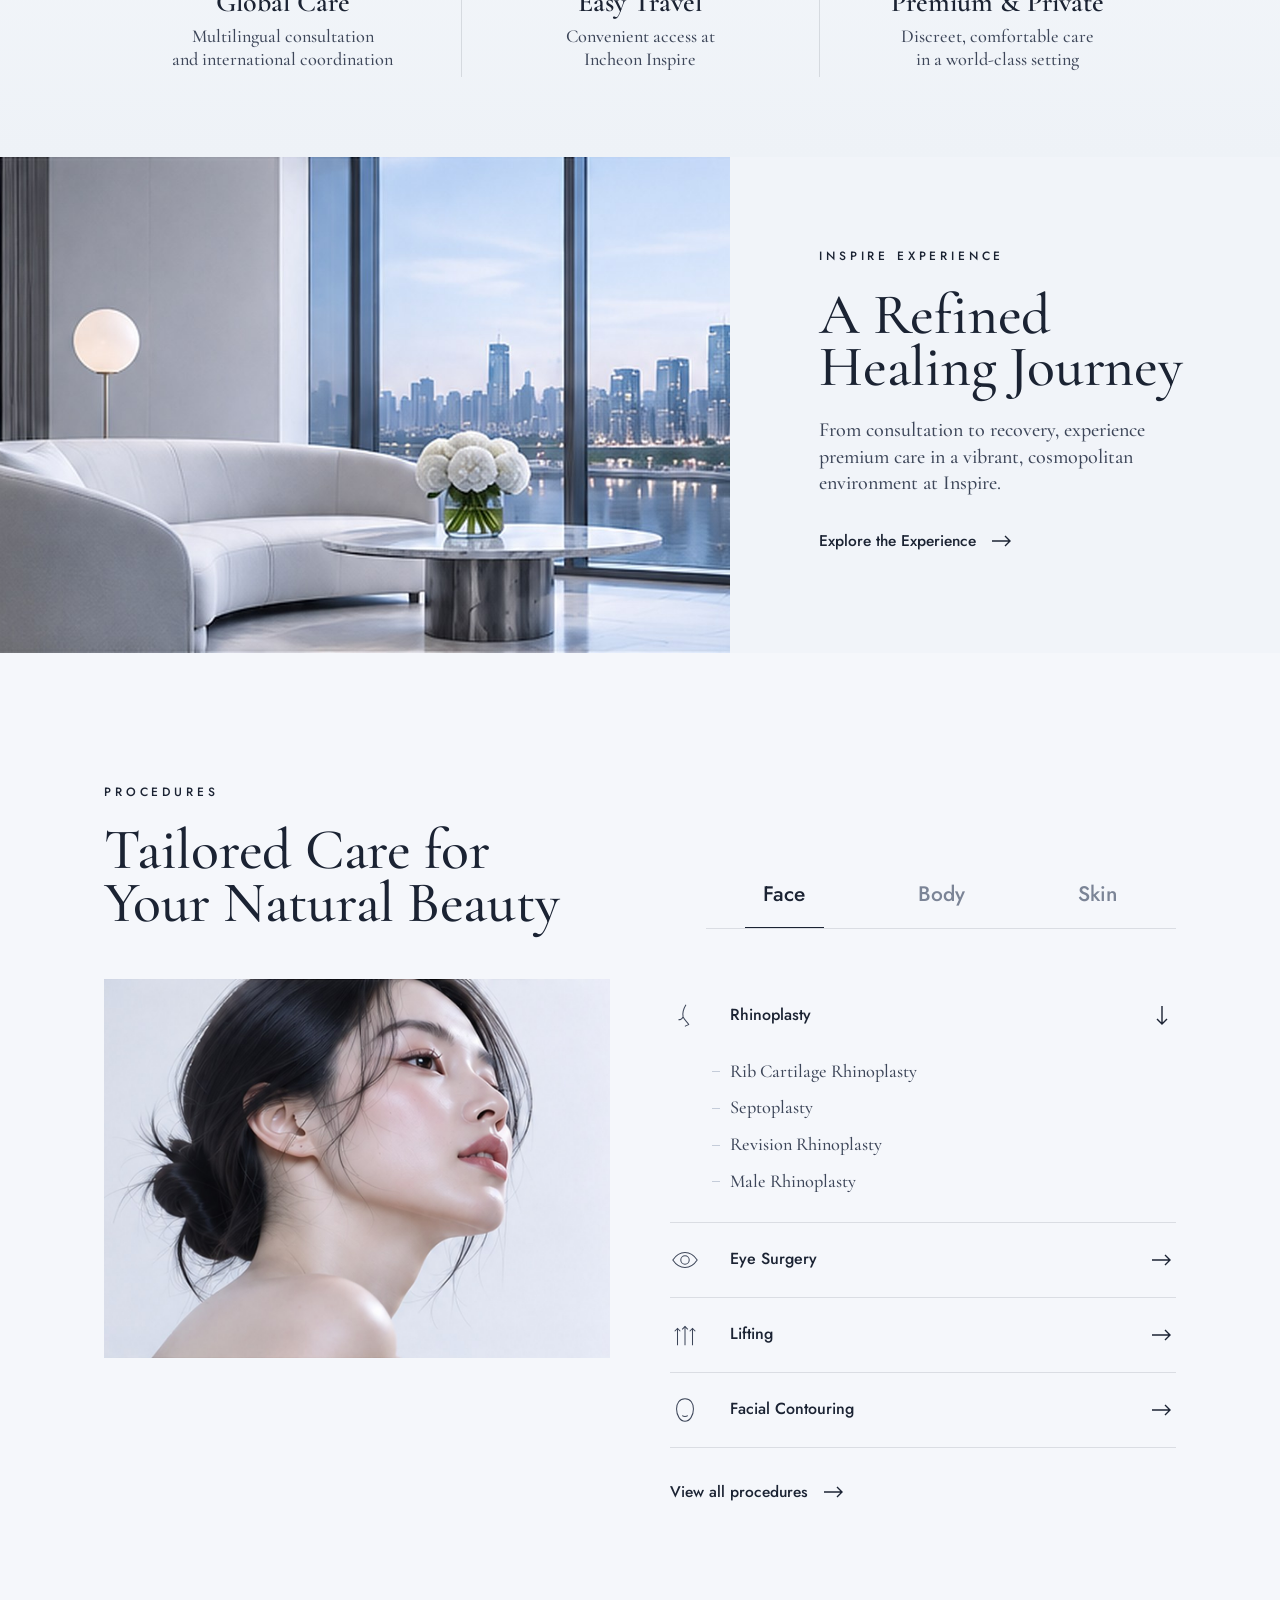
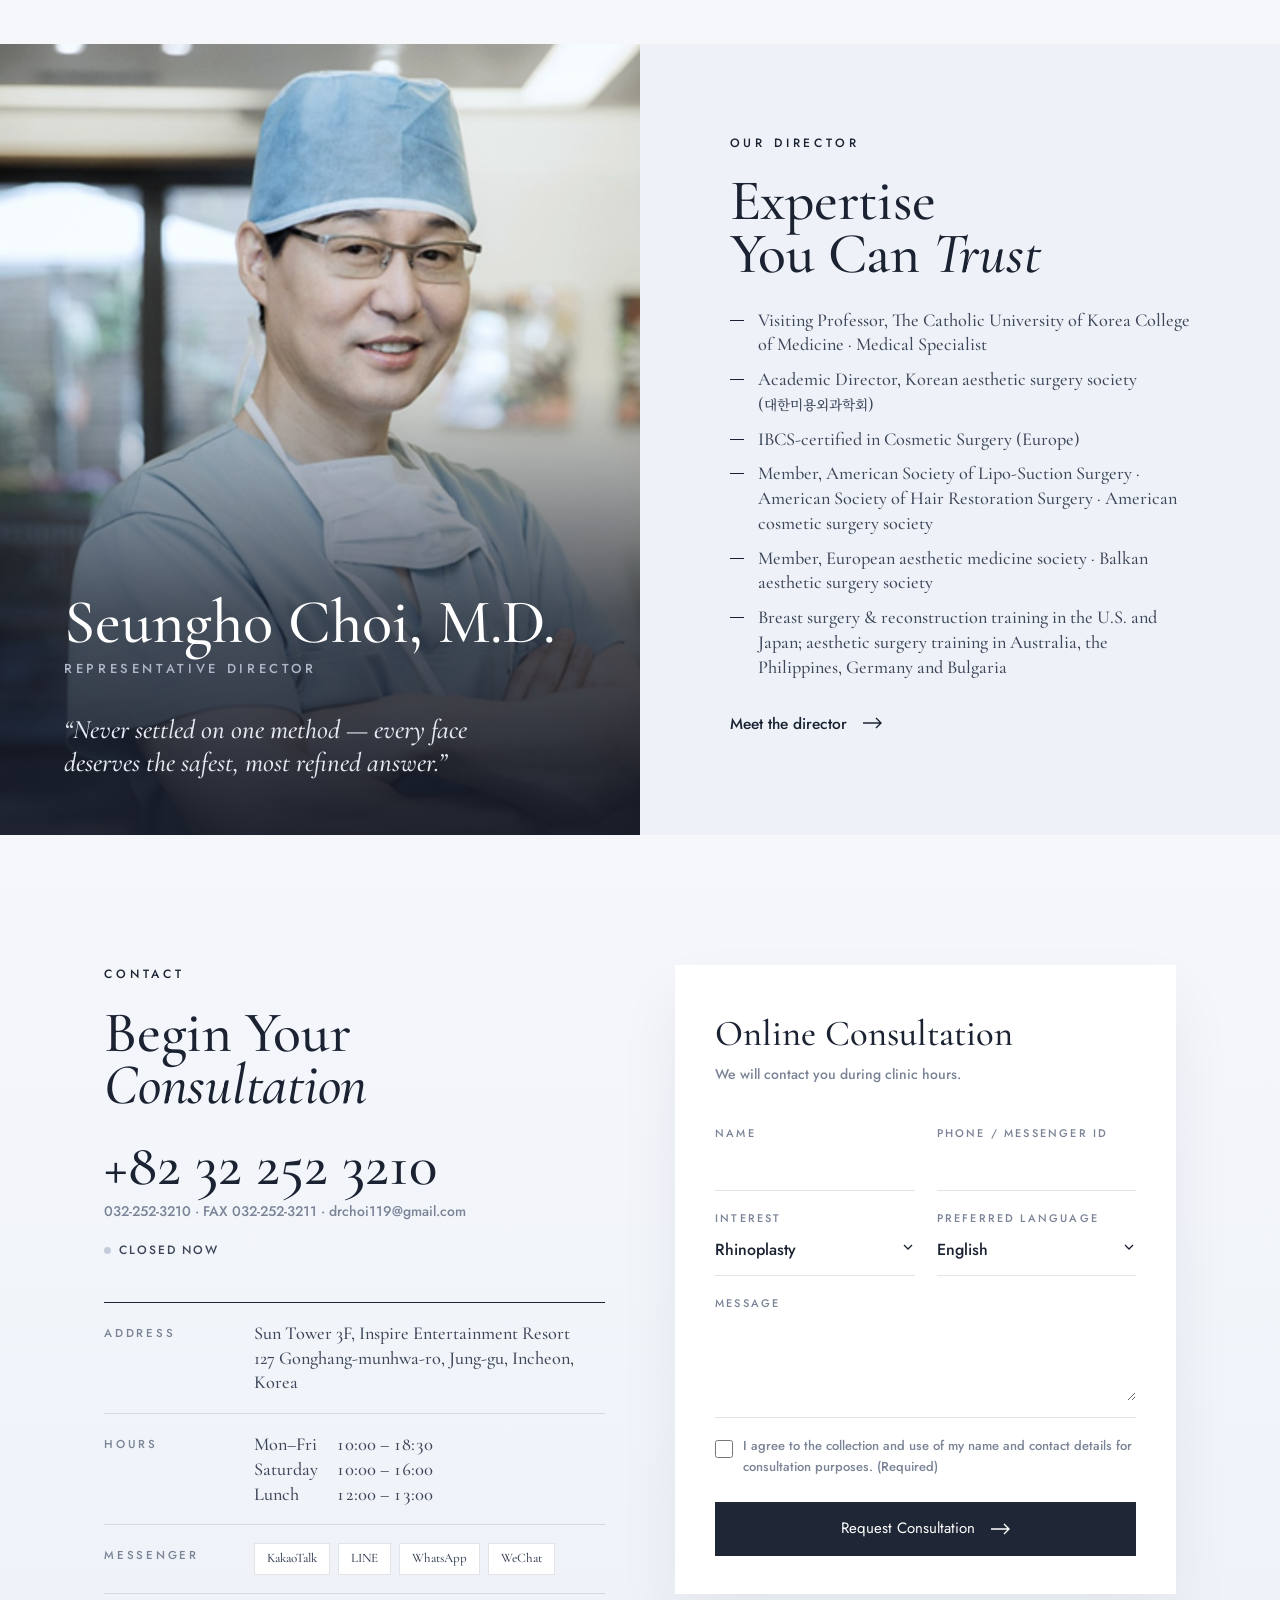
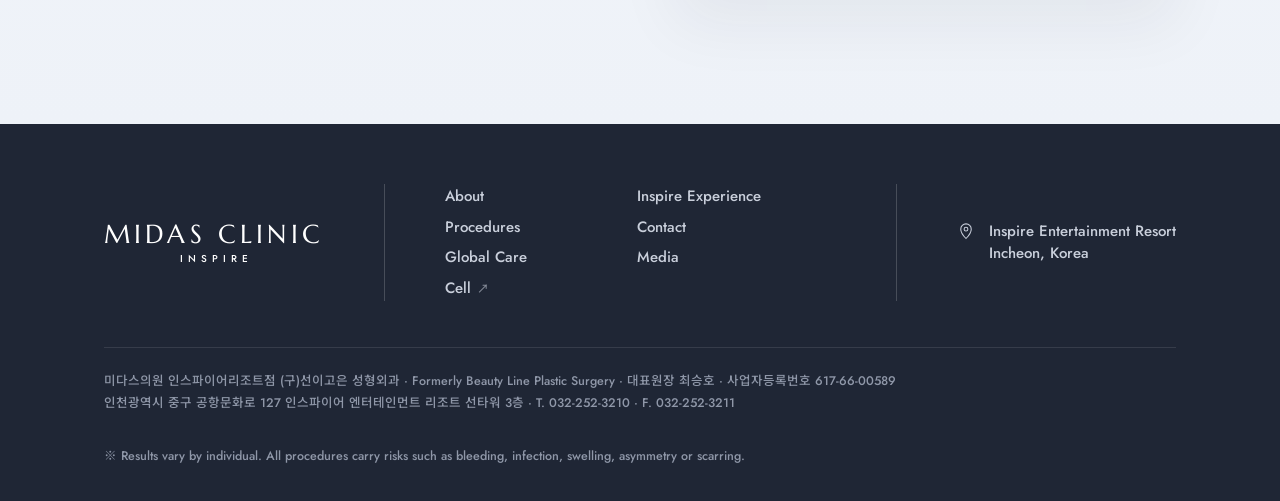
==== commit 60e97a3f: "메인 히어로 문구를 새 브랜드 카피로 교체 (영·한·중, 마침표 제거) Co-Authored-By: Claude Opus 5.5 <noreply@anthropic.com> Clau" ====
--- a/index.html
+++ b/index.html
@@ -6,7 +6,7 @@
 <title>MIDAS CLINIC · INSPIRE — Premium Plastic Surgery in Incheon</title>
 <meta name="description" content="Midas Clinic at Inspire Entertainment Resort, Incheon. Rhinoplasty, face lift, eye surgery, contouring, body and skin care. 미다스의원 인스파이어리조트점 (구 선이고은 성형외과).">
 <meta property="og:title" content="MIDAS CLINIC · INSPIRE">
-<meta property="og:description" content="A Global Aesthetic Destination at Inspire">
+<meta property="og:description" content="A Global Destination for Premium Aesthetic Care">
 <meta property="og:image" content="images/hero-inspire.jpg">
 <meta name="theme-color" content="#eef2f8">
 <link rel="preconnect" href="https://fonts.googleapis.com">
@@ -73,8 +73,8 @@
     <div class="hero-slide on">
       <div class="wrap">
         <div class="kicker" data-i18n="hero1.kicker">Premium Plastic Surgery</div>
-        <h1 data-i18n="hero1.title">A Global Aesthetic<br>Destination at Inspire</h1>
-        <p data-i18n="hero1.text">World-class plastic surgery in Korea,<br>with seamless travel and exceptional care.</p>
+        <h1 data-i18n="hero1.title">A Global Destination<br>for Premium<br>Aesthetic Care</h1>
+        <p data-i18n="hero1.text">Experience personalized aesthetic care and<br>exceptional hospitality at INSPIRE, Korea</p>
         <a class="btn" href="#contact"><span data-i18n="cta.book">Book a Consultation</span><svg><use href="#i-arrow"/></svg></a>
       </div>
     </div>
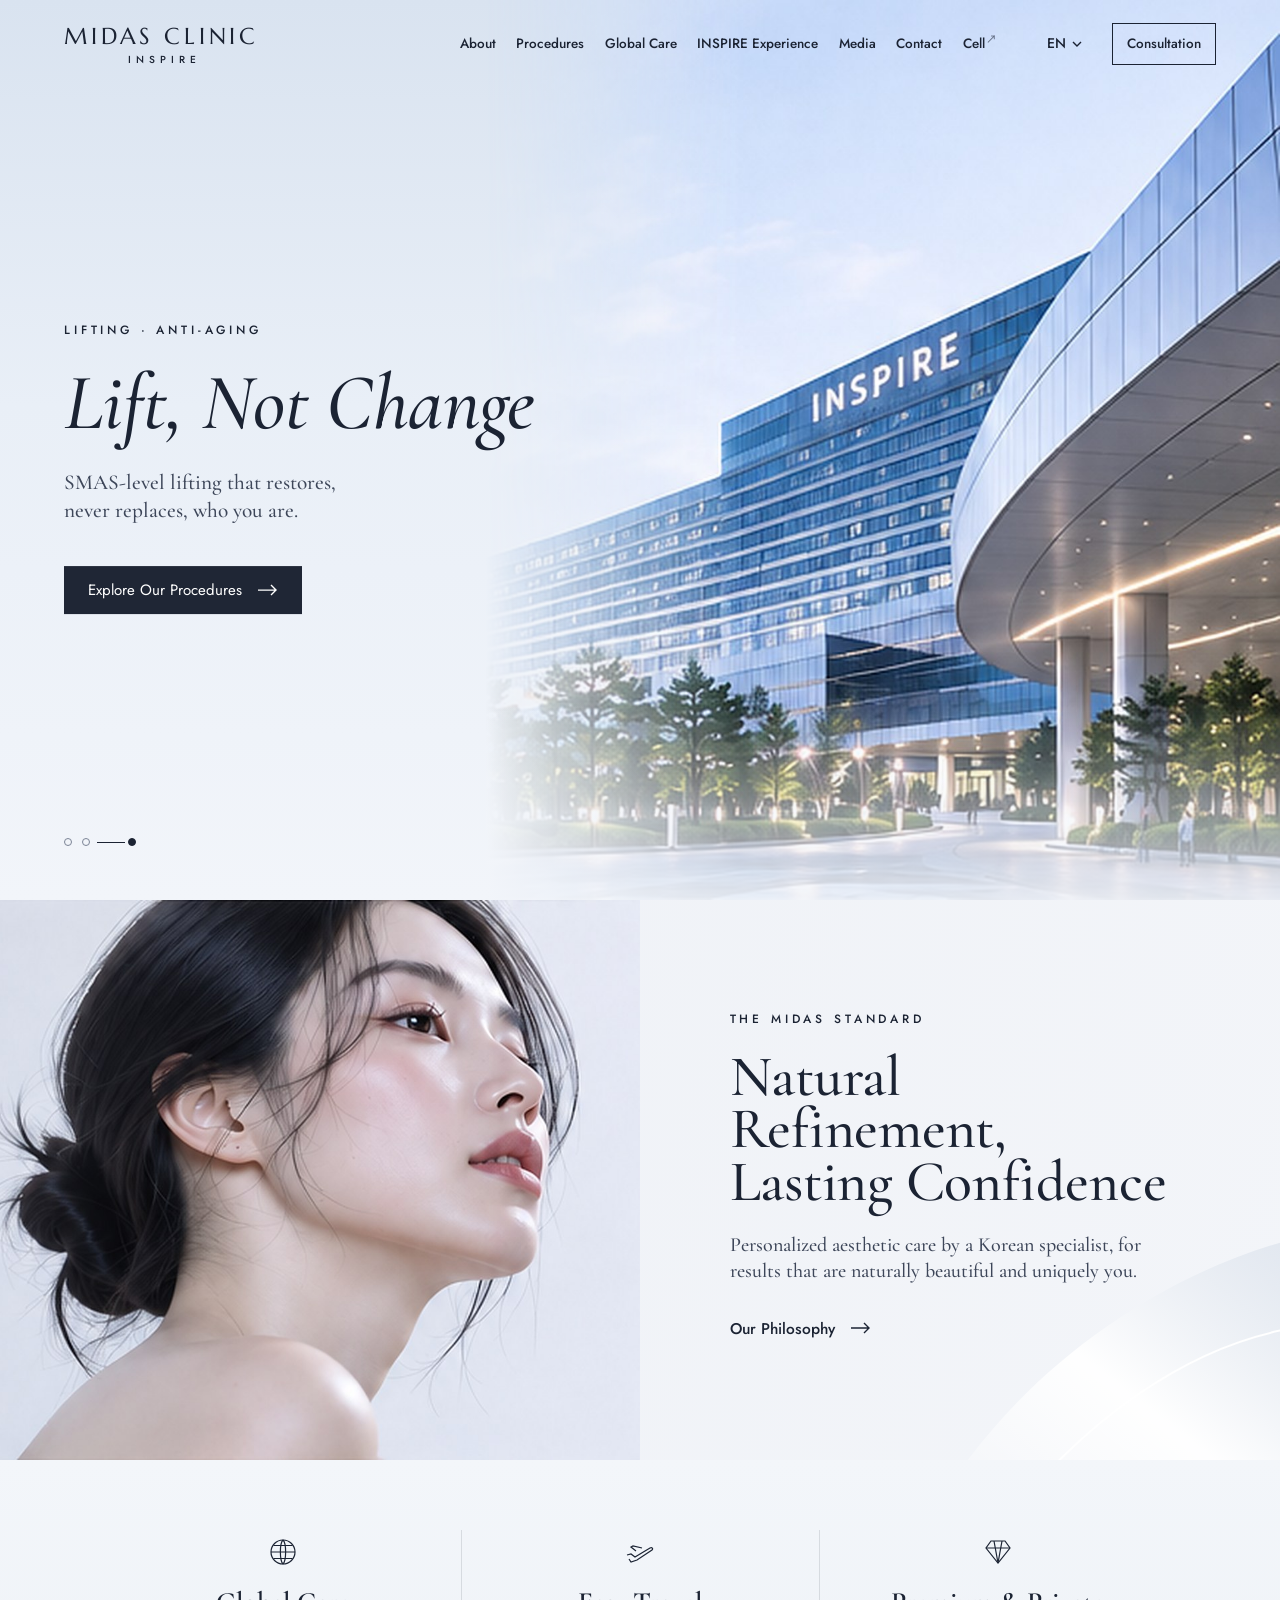
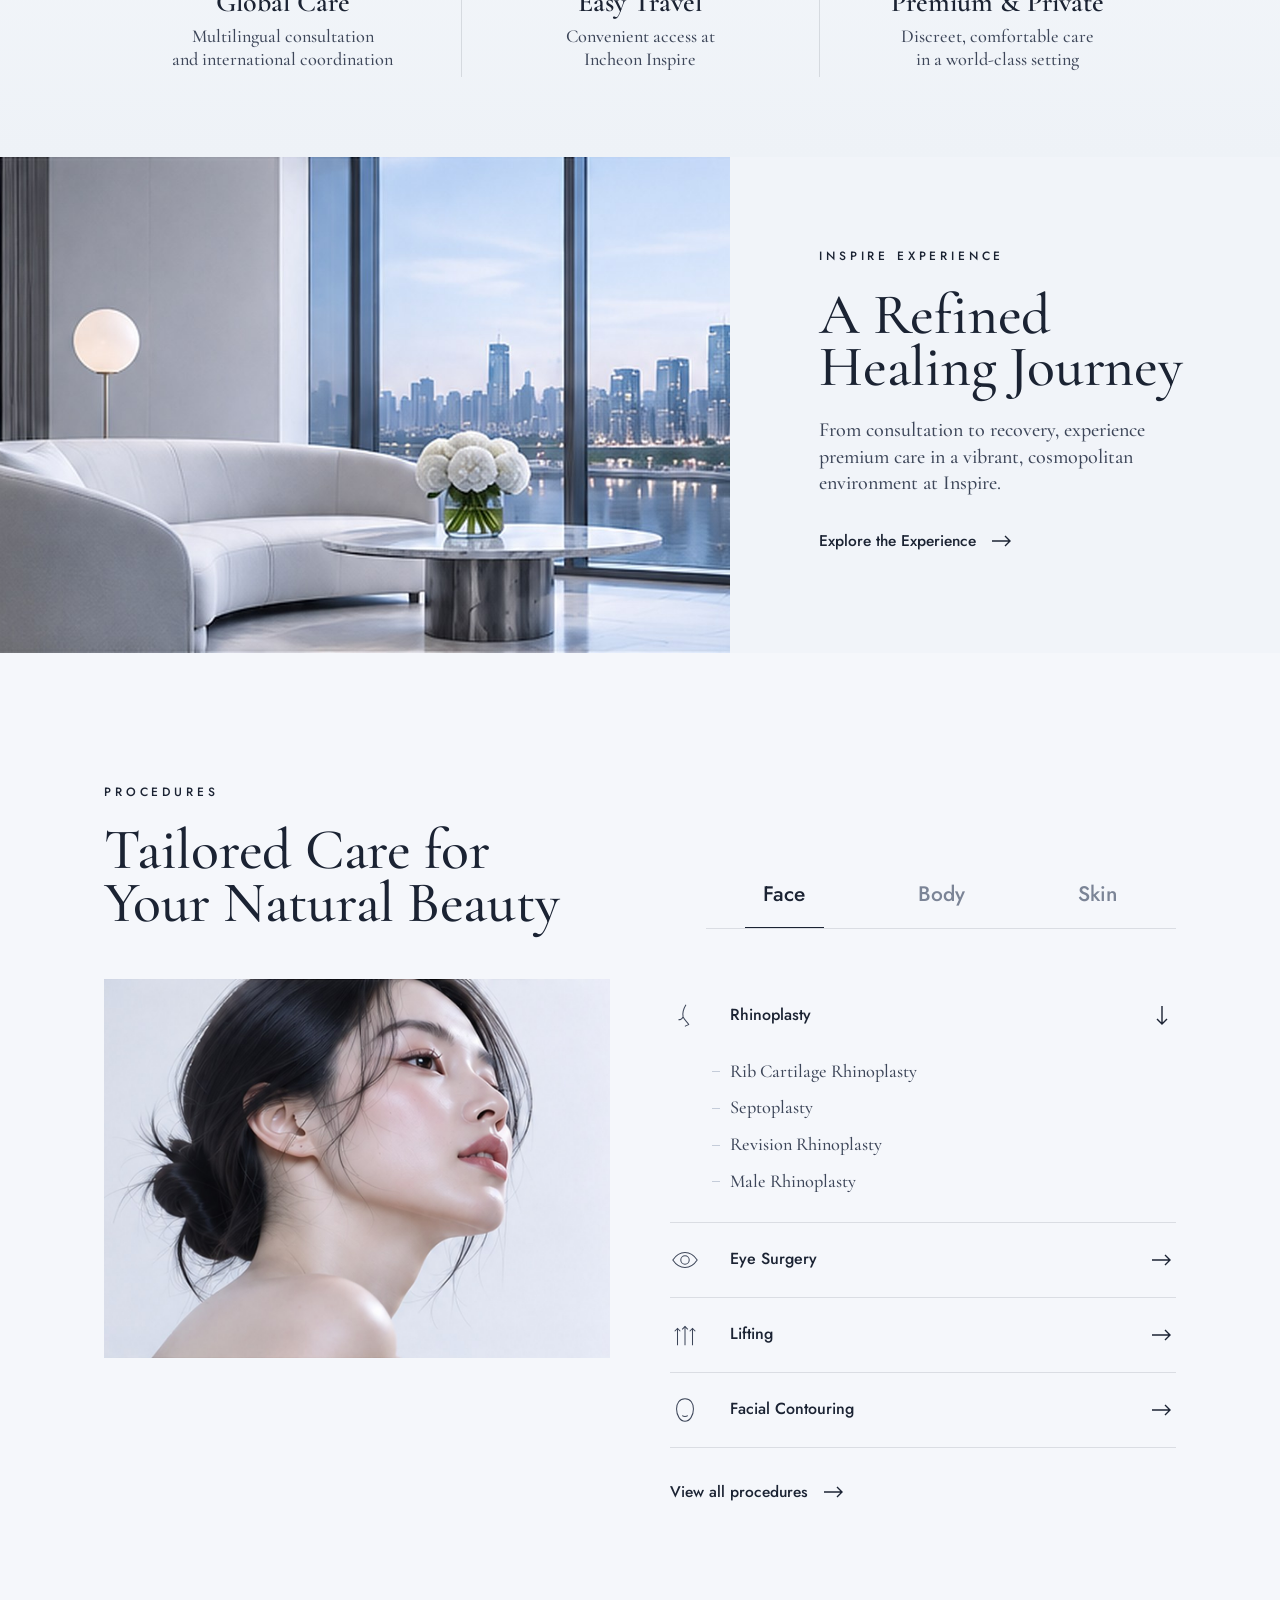
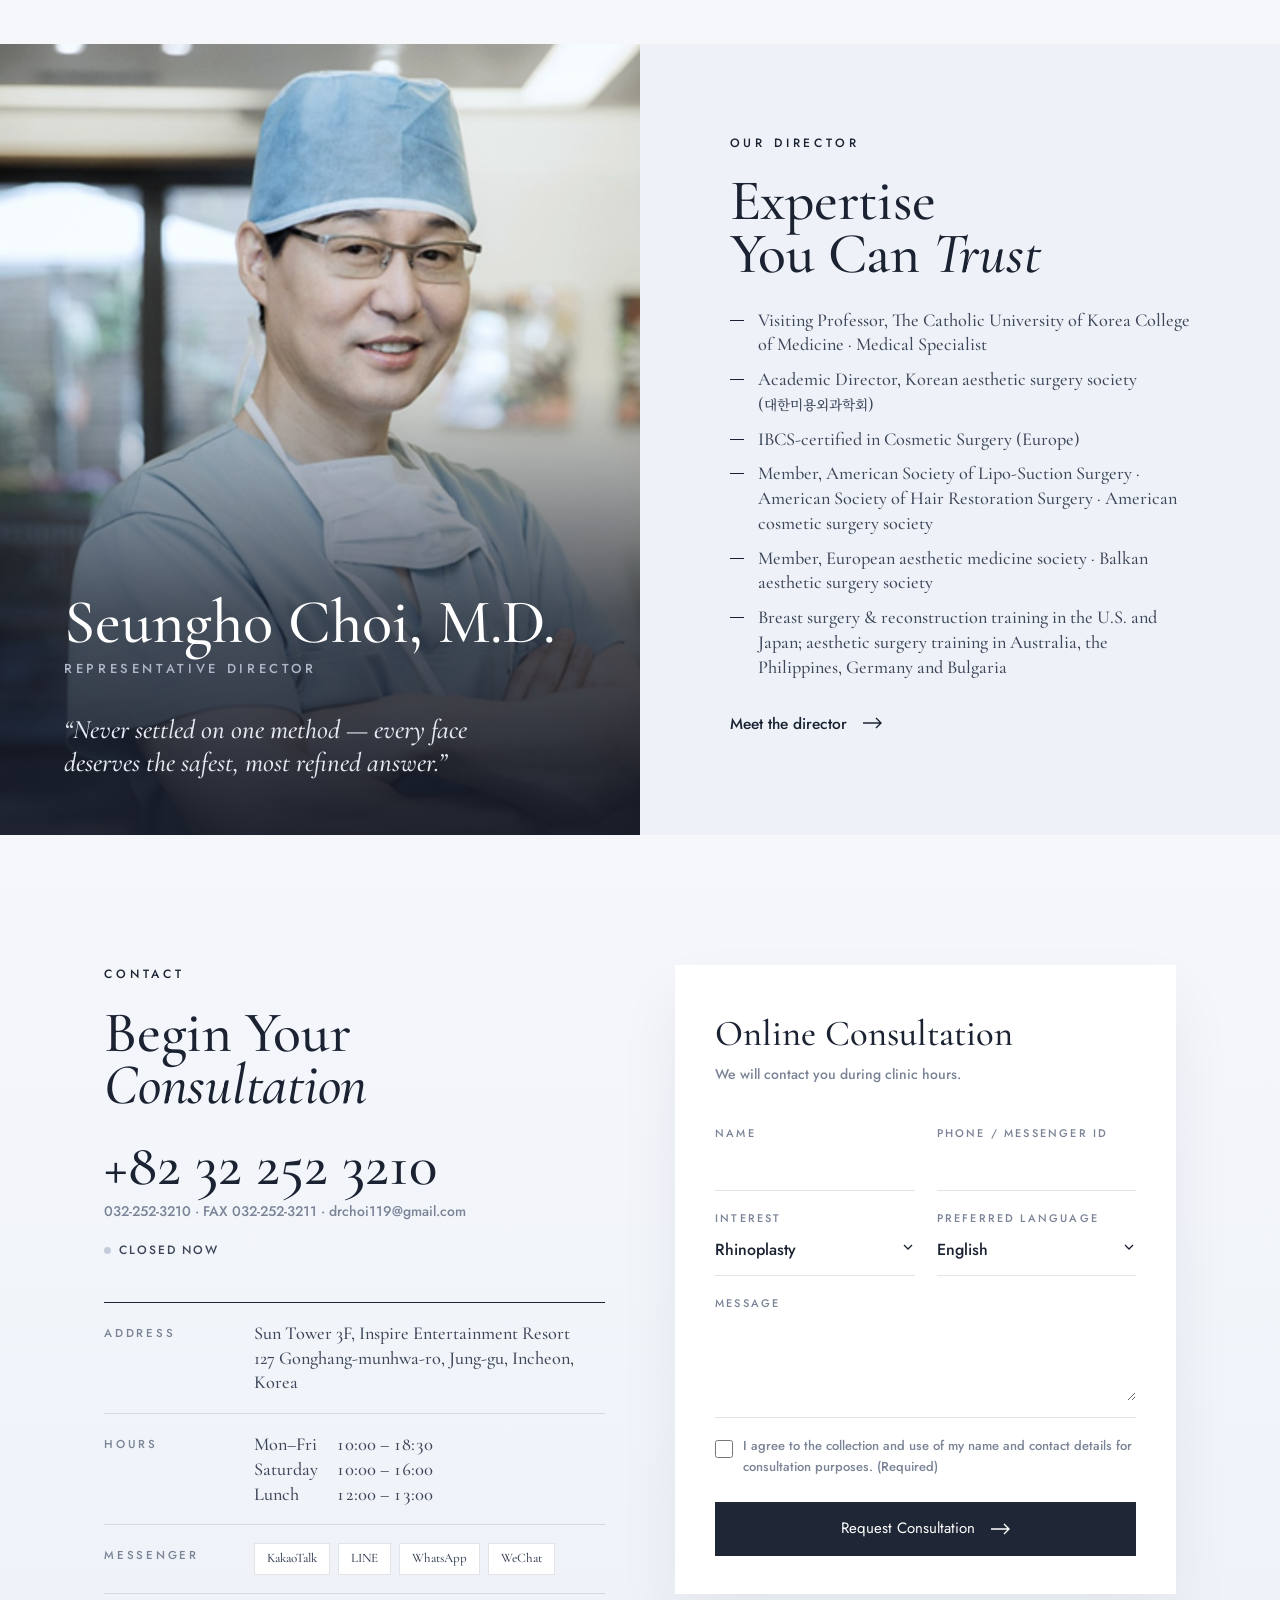
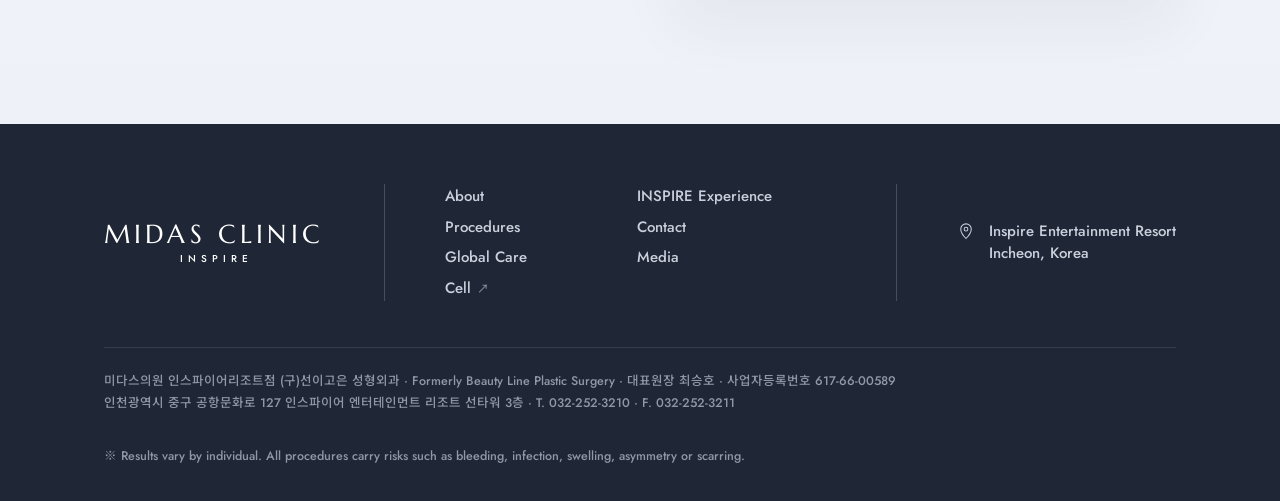
==== commit 1e7d9bfb: "진료 안내 페이지 문구 교체(영·한·중, 마침표 제거), 공통 메뉴 명칭 변경, 긴 메뉴명 대응 Co-Authored-By: Claude Opus 5.5 <noreply@anthr" ====
--- a/index.html
+++ b/index.html
@@ -30,7 +30,7 @@
       <a href="about.html" data-i18n="nav.about">About</a>
       <a href="procedures.html" data-i18n="nav.procedures">Procedures</a>
       <a href="global-care.html" data-i18n="nav.global">Global Care</a>
-      <a href="experience.html" data-i18n="nav.experience">Inspire Experience</a>
+      <a href="experience.html" data-i18n="nav.experience">INSPIRE Experience</a>
       <a href="media.html" data-i18n="nav.media">Media</a>
       <a href="contact.html" data-i18n="nav.contact">Contact</a>
       <a class="ext" href="https://panacell-website.pages.dev/" target="_blank" rel="noopener" data-i18n="nav.cell">Cell</a>
@@ -54,7 +54,7 @@
   <a href="about.html" data-i18n="nav.about">About</a>
   <a href="procedures.html" data-i18n="nav.procedures">Procedures</a>
   <a href="global-care.html" data-i18n="nav.global">Global Care</a>
-  <a href="experience.html" data-i18n="nav.experience">Inspire Experience</a>
+  <a href="experience.html" data-i18n="nav.experience">INSPIRE Experience</a>
   <a href="media.html" data-i18n="nav.media">Media</a>
   <a href="contact.html" data-i18n="nav.contact">Contact</a>
   <a class="ext" href="https://panacell-website.pages.dev/" target="_blank" rel="noopener" data-i18n="nav.cell">Cell</a>
@@ -243,7 +243,7 @@
       <a href="#top" class="logo"><b>MIDAS CLINIC</b><small>INSPIRE</small></a>
       <nav class="footer-links" aria-label="Footer">
         <a href="about.html" data-i18n="nav.about">About</a>
-        <a href="experience.html" data-i18n="nav.experience">Inspire Experience</a>
+        <a href="experience.html" data-i18n="nav.experience">INSPIRE Experience</a>
         <a href="procedures.html" data-i18n="nav.procedures">Procedures</a>
         <a href="contact.html" data-i18n="nav.contact">Contact</a>
         <a href="global-care.html" data-i18n="nav.global">Global Care</a>
--- a/css/style.css
+++ b/css/style.css
@@ -530,7 +530,7 @@
 .drawer .drawer-lang button{min-height:44px;min-width:56px}
 .drawer-tel{font-family:var(--serif);font-size:28px}
 .drawer-foot .btn{justify-content:center;height:54px}
-@media (min-width:1101px){.drawer{display:none}}
+@media (min-width:1181px){.drawer{display:none}}
 
 /* mobile quick bar */
 .mobile-bar{display:none}
@@ -731,7 +731,19 @@
 .ba figcaption{flex-wrap:wrap;line-height:1.5}
 .ba figcaption span{flex:1;min-width:0}
 .ba.wide{grid-column:1/-1}
+.ba.round .ba-frame{width:min(86%,440px);margin:0 auto;border-radius:50%;background:transparent;box-shadow:0 0 0 6px #fff,0 0 0 7px var(--line),0 18px 40px rgba(27,35,51,.12)}
+.ba.round .ba-tag{top:auto;bottom:17%}
+.ba.round .ba-tag.l{left:13%}.ba.round .ba-tag.r{right:13%}
+.ba.round figcaption{justify-content:center;margin-top:22px}
+.ba.round figcaption span{flex:0 1 auto}
 .ba.wide .ba-frame{max-width:960px}
 .ba-grid .ba.wide + .ba.wide{margin-top:-6px}
 .ba.wide .ba-tag{top:10px}
 @media (max-width:640px){.ba.wide .ba-tag{font-size:9.5px;padding:3px 7px;top:6px}}
+
+/* 메뉴 이름이 길어져도 한 줄 유지 */
+.gnb a,.header-cta{white-space:nowrap}
+@media (max-width:1400px){.header-in{gap:20px}.gnb{gap:clamp(14px,1.6vw,26px);font-size:13.5px}.header-cta{padding:0 14px;font-size:13.5px}}
+/* 설명 문단이 없는 섹션 제목은 한 줄 폭을 모두 사용 */
+.sec-head > :only-child{grid-column:1/-1}
+@media (max-width:1180px){.gnb,.header-cta,.header-r .lang{display:none}.burger{display:block}.header-r{margin-left:auto}}
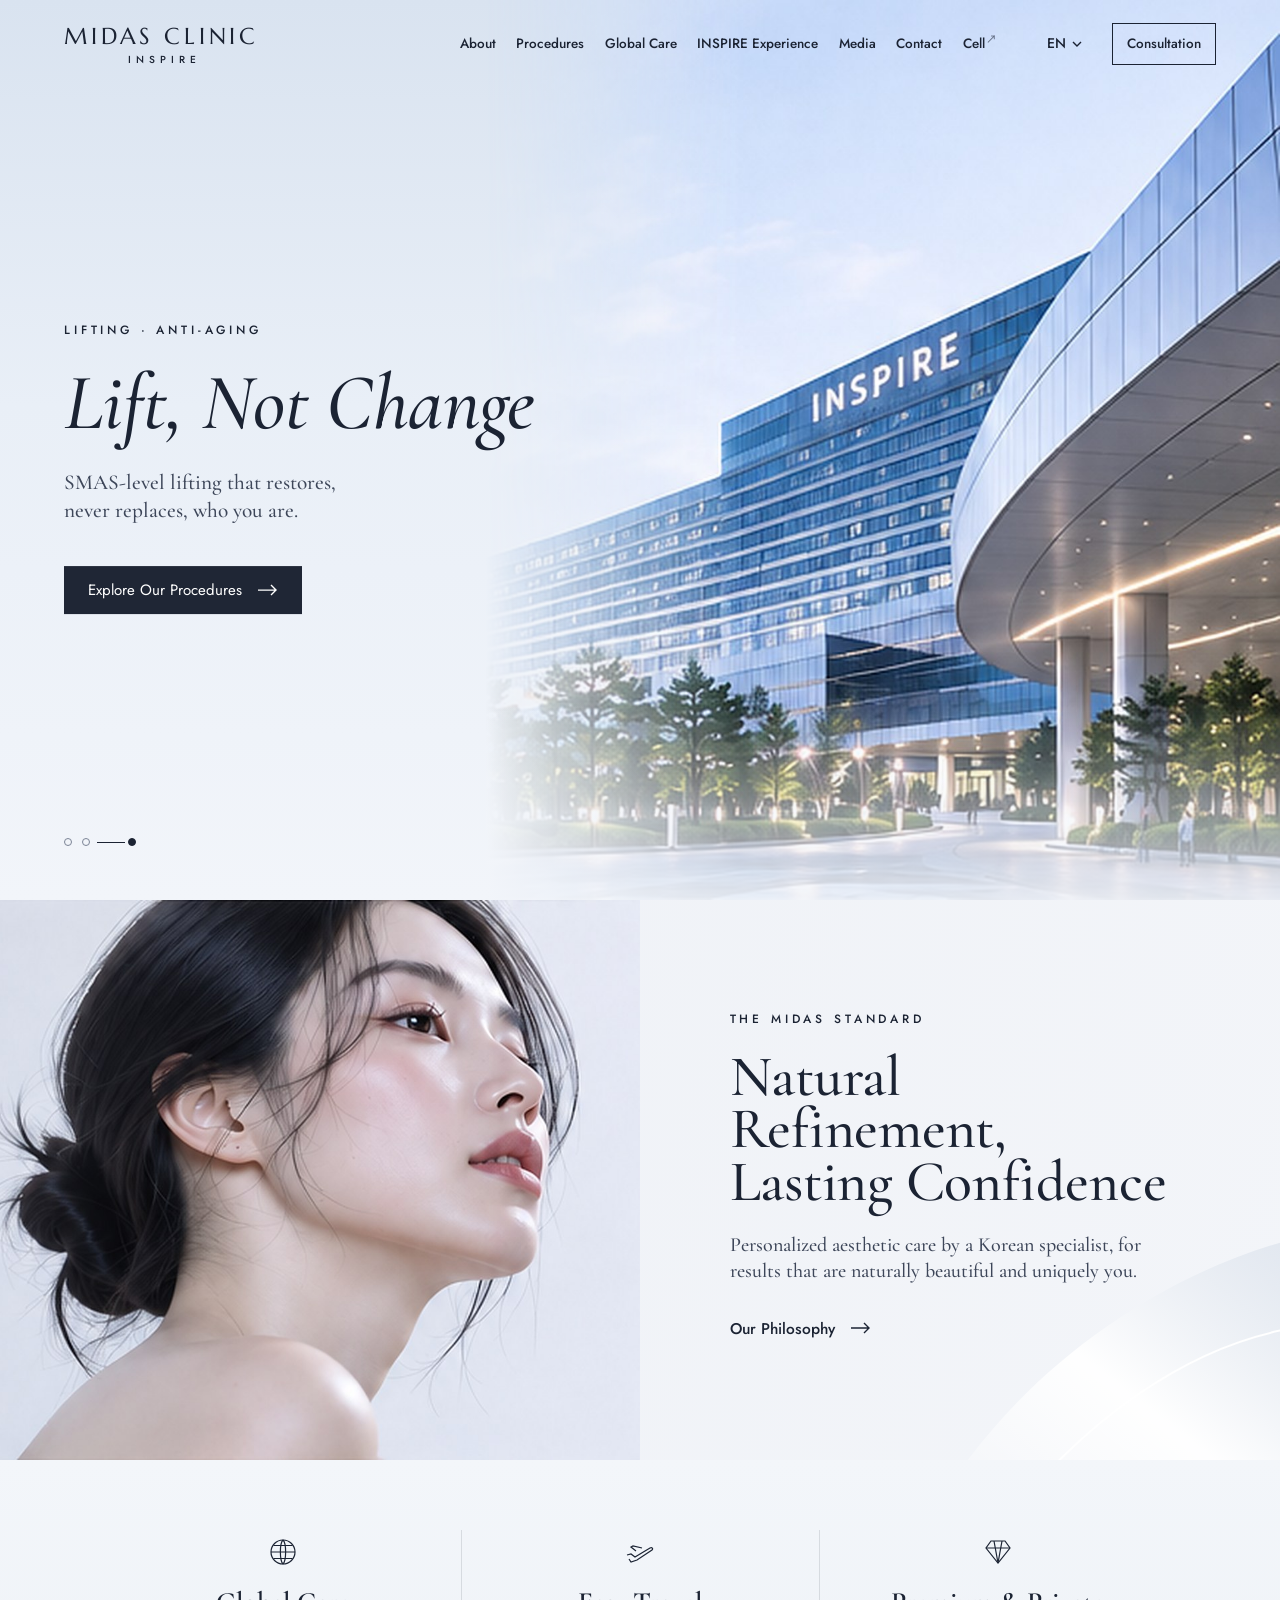
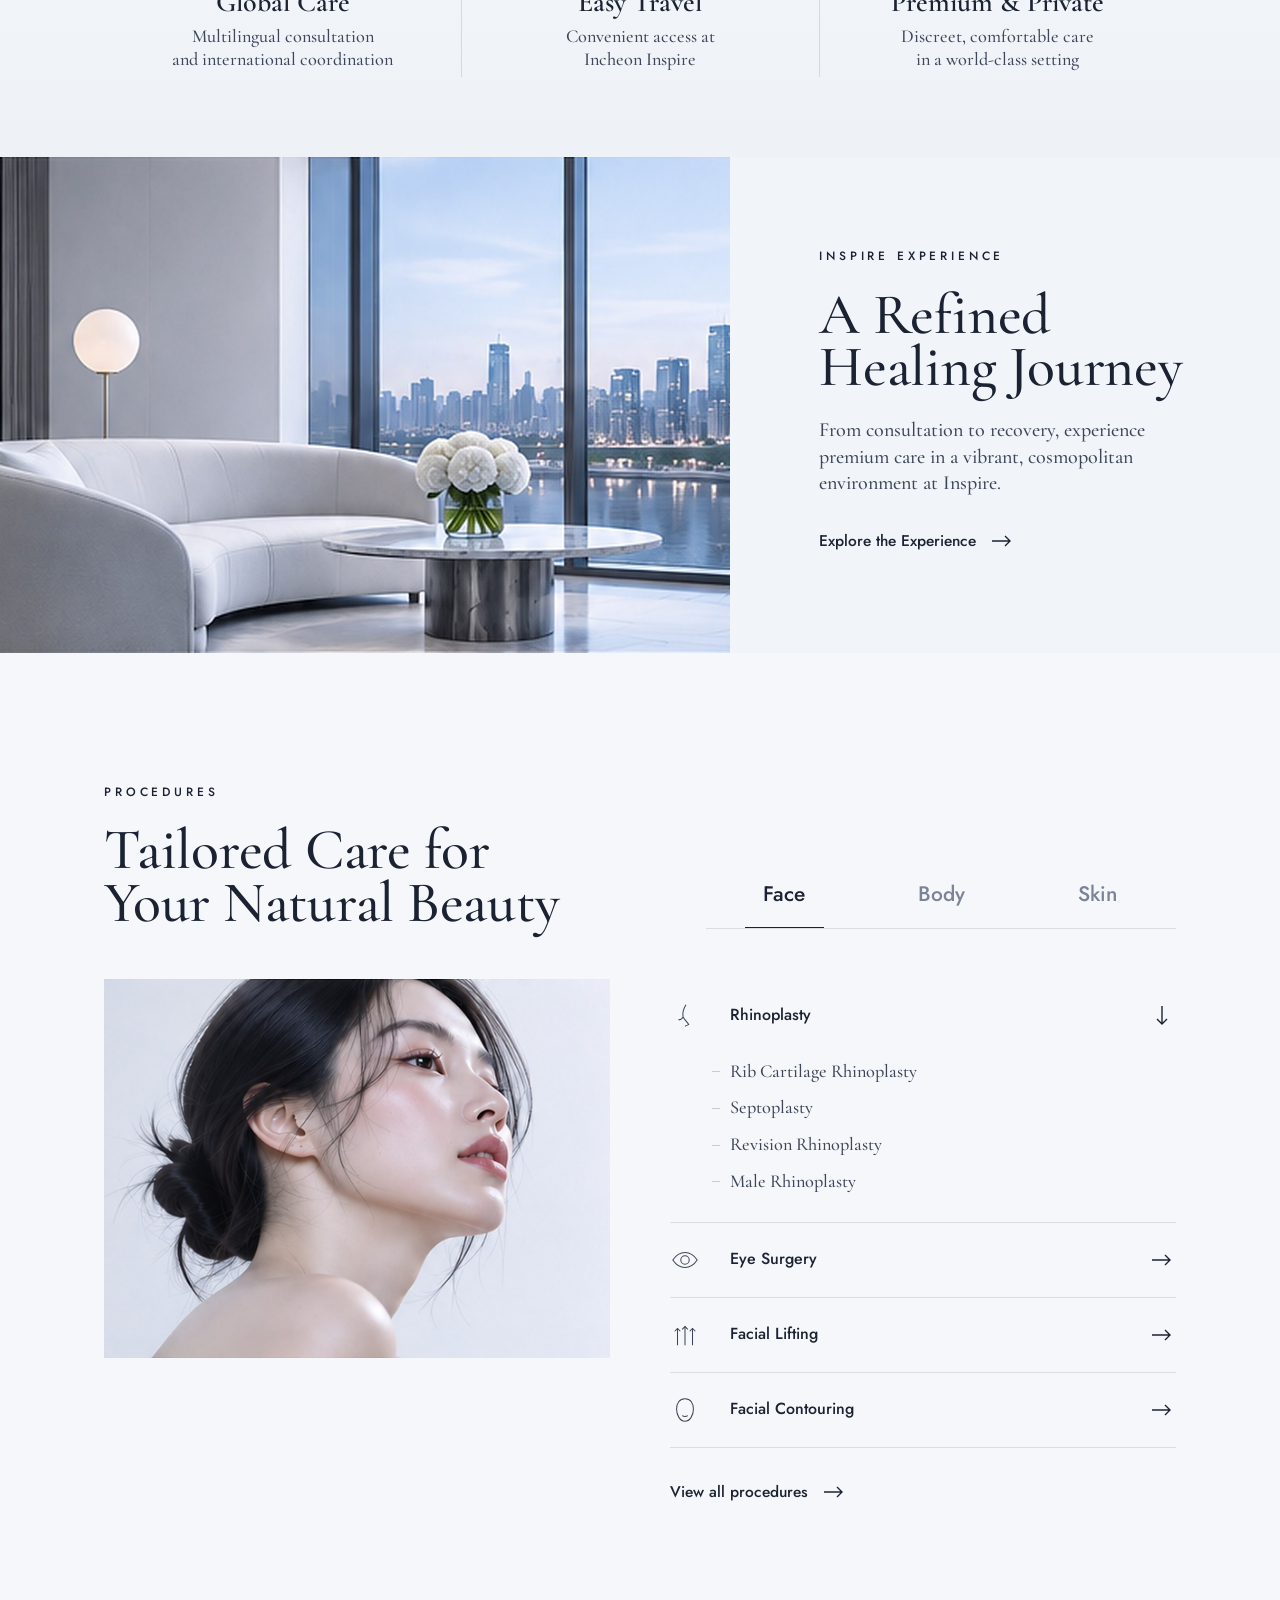
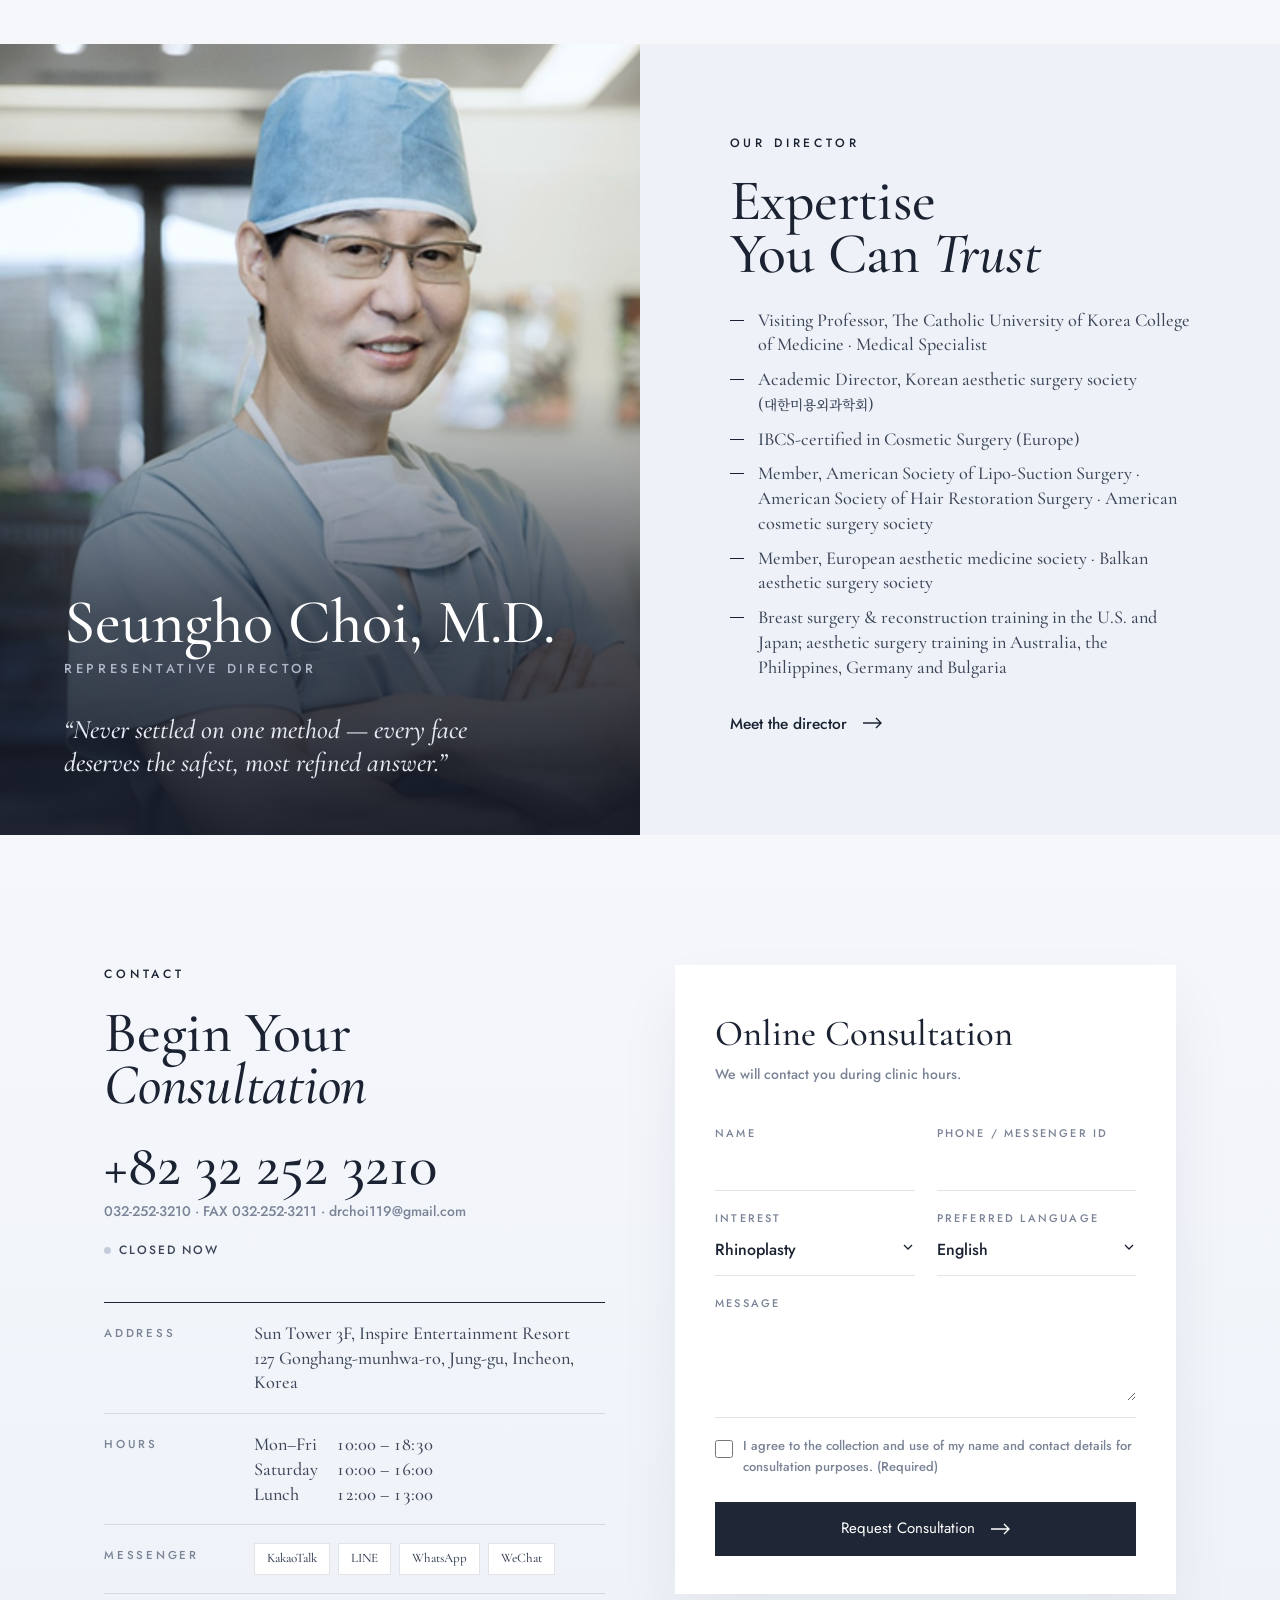
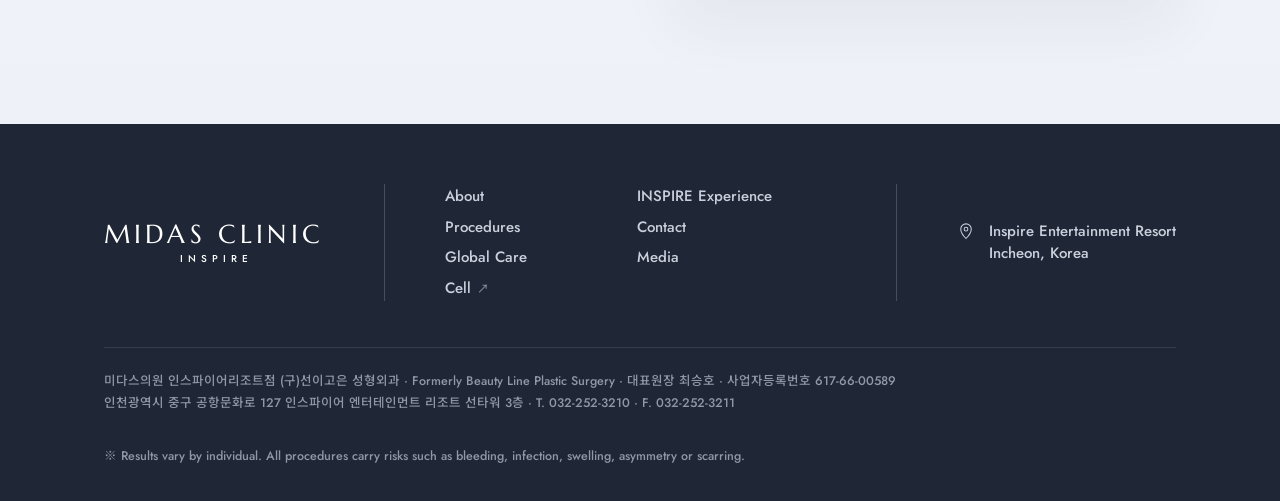
==== commit e3c24e38: "시술 상세 페이지 6개 문구를 진료 안내 톤으로 교체, 시술명 통일(홈 진료 소개 포함) Co-Authored-By: Claude Opus 5.5 <noreply@anthropic" ====
--- a/index.html
+++ b/index.html
@@ -162,7 +162,7 @@
         <button class="tab" data-tab="skin" role="tab" data-i18n="tab.skin">Skin</button>
       </div>
     </div>
-    <nav class="proc-grid" aria-label="Procedures"><a href="rhinoplasty.html"><svg viewBox="0 0 32 32" fill="none" stroke="currentColor" stroke-width="1.2"><path d="M17 4c-3 5-4 9-3 13 1 3 4 5 6 8-1 1-3 1-4 2"/><path d="M14 17c-1 2-3 3-5 3"/></svg><span data-ko="코성형" data-zh="鼻整形">Rhinoplasty</span></a><a href="eye.html"><svg viewBox="0 0 32 32" fill="none" stroke="currentColor" stroke-width="1.2"><path d="M3 16c4-6 9-8 13-8s9 2 13 8c-4 6-9 8-13 8S7 22 3 16z"/><circle cx="16" cy="16" r="4.5"/></svg><span data-ko="눈성형" data-zh="眼部整形">Eye</span></a><a href="lifting.html"><svg viewBox="0 0 32 32" fill="none" stroke="currentColor" stroke-width="1.2"><path d="M8 27V9M16 27V7M24 27V9"/><path d="M5 12l3-3 3 3M13 10l3-3 3 3M21 12l3-3 3 3"/></svg><span data-ko="리프팅" data-zh="面部提升">Lifting</span></a><a href="contouring.html"><svg viewBox="0 0 32 32" fill="none" stroke="currentColor" stroke-width="1.2"><path d="M16 4c-6 0-9 5-9 11 0 7 4 13 9 13s9-6 9-13c0-6-3-11-9-11z"/><path d="M13 22c2 1.3 4 1.3 6 0"/></svg><span data-ko="윤곽" data-zh="轮廓整形">Contouring</span></a><a href="body.html"><svg viewBox="0 0 32 32" fill="none" stroke="currentColor" stroke-width="1.2"><path d="M11 4c1 5 0 8-2 11s-2 9 1 13M21 4c-1 5 0 8 2 11s2 9-1 13"/></svg><span data-ko="바디" data-zh="身体塑形">Body</span></a><a href="skin.html"><svg viewBox="0 0 32 32" fill="none" stroke="currentColor" stroke-width="1.2"><circle cx="16" cy="16" r="11"/><circle cx="16" cy="16" r="6"/></svg><span data-ko="피부 · 쁘띠" data-zh="皮肤管理">Skin</span></a></nav>
+    <nav class="proc-grid" aria-label="Procedures"><a href="rhinoplasty.html"><svg viewBox="0 0 32 32" fill="none" stroke="currentColor" stroke-width="1.2"><path d="M17 4c-3 5-4 9-3 13 1 3 4 5 6 8-1 1-3 1-4 2"/><path d="M14 17c-1 2-3 3-5 3"/></svg><span data-ko="코성형" data-zh="鼻部整形">Rhinoplasty</span></a><a href="eye.html"><svg viewBox="0 0 32 32" fill="none" stroke="currentColor" stroke-width="1.2"><path d="M3 16c4-6 9-8 13-8s9 2 13 8c-4 6-9 8-13 8S7 22 3 16z"/><circle cx="16" cy="16" r="4.5"/></svg><span data-ko="눈성형" data-zh="眼部整形">Eye</span></a><a href="lifting.html"><svg viewBox="0 0 32 32" fill="none" stroke="currentColor" stroke-width="1.2"><path d="M8 27V9M16 27V7M24 27V9"/><path d="M5 12l3-3 3 3M13 10l3-3 3 3M21 12l3-3 3 3"/></svg><span data-ko="리프팅" data-zh="面部提升">Lifting</span></a><a href="contouring.html"><svg viewBox="0 0 32 32" fill="none" stroke="currentColor" stroke-width="1.2"><path d="M16 4c-6 0-9 5-9 11 0 7 4 13 9 13s9-6 9-13c0-6-3-11-9-11z"/><path d="M13 22c2 1.3 4 1.3 6 0"/></svg><span data-ko="안면 윤곽" data-zh="面部轮廓塑形">Contouring</span></a><a href="body.html"><svg viewBox="0 0 32 32" fill="none" stroke="currentColor" stroke-width="1.2"><path d="M11 4c1 5 0 8-2 11s-2 9 1 13M21 4c-1 5 0 8 2 11s2 9-1 13"/></svg><span data-ko="바디·모발" data-zh="形体与毛发">Body &amp; Hair</span></a><a href="skin.html"><svg viewBox="0 0 32 32" fill="none" stroke="currentColor" stroke-width="1.2"><circle cx="16" cy="16" r="11"/><circle cx="16" cy="16" r="6"/></svg><span data-ko="피부·미용" data-zh="皮肤美容">Skin</span></a></nav>
     <div class="proc-body">
       <div class="proc-media reveal"><img id="procImg" src="images/standard-portrait.jpg" alt="" loading="lazy"></div>
       <div class="reveal"><div id="procLists"></div><a class="arrow-link" href="procedures.html"><span data-ko="전체 진료 보기" data-zh="查看全部项目">View all procedures</span><svg><use href="#i-arrow"/></svg></a></div>
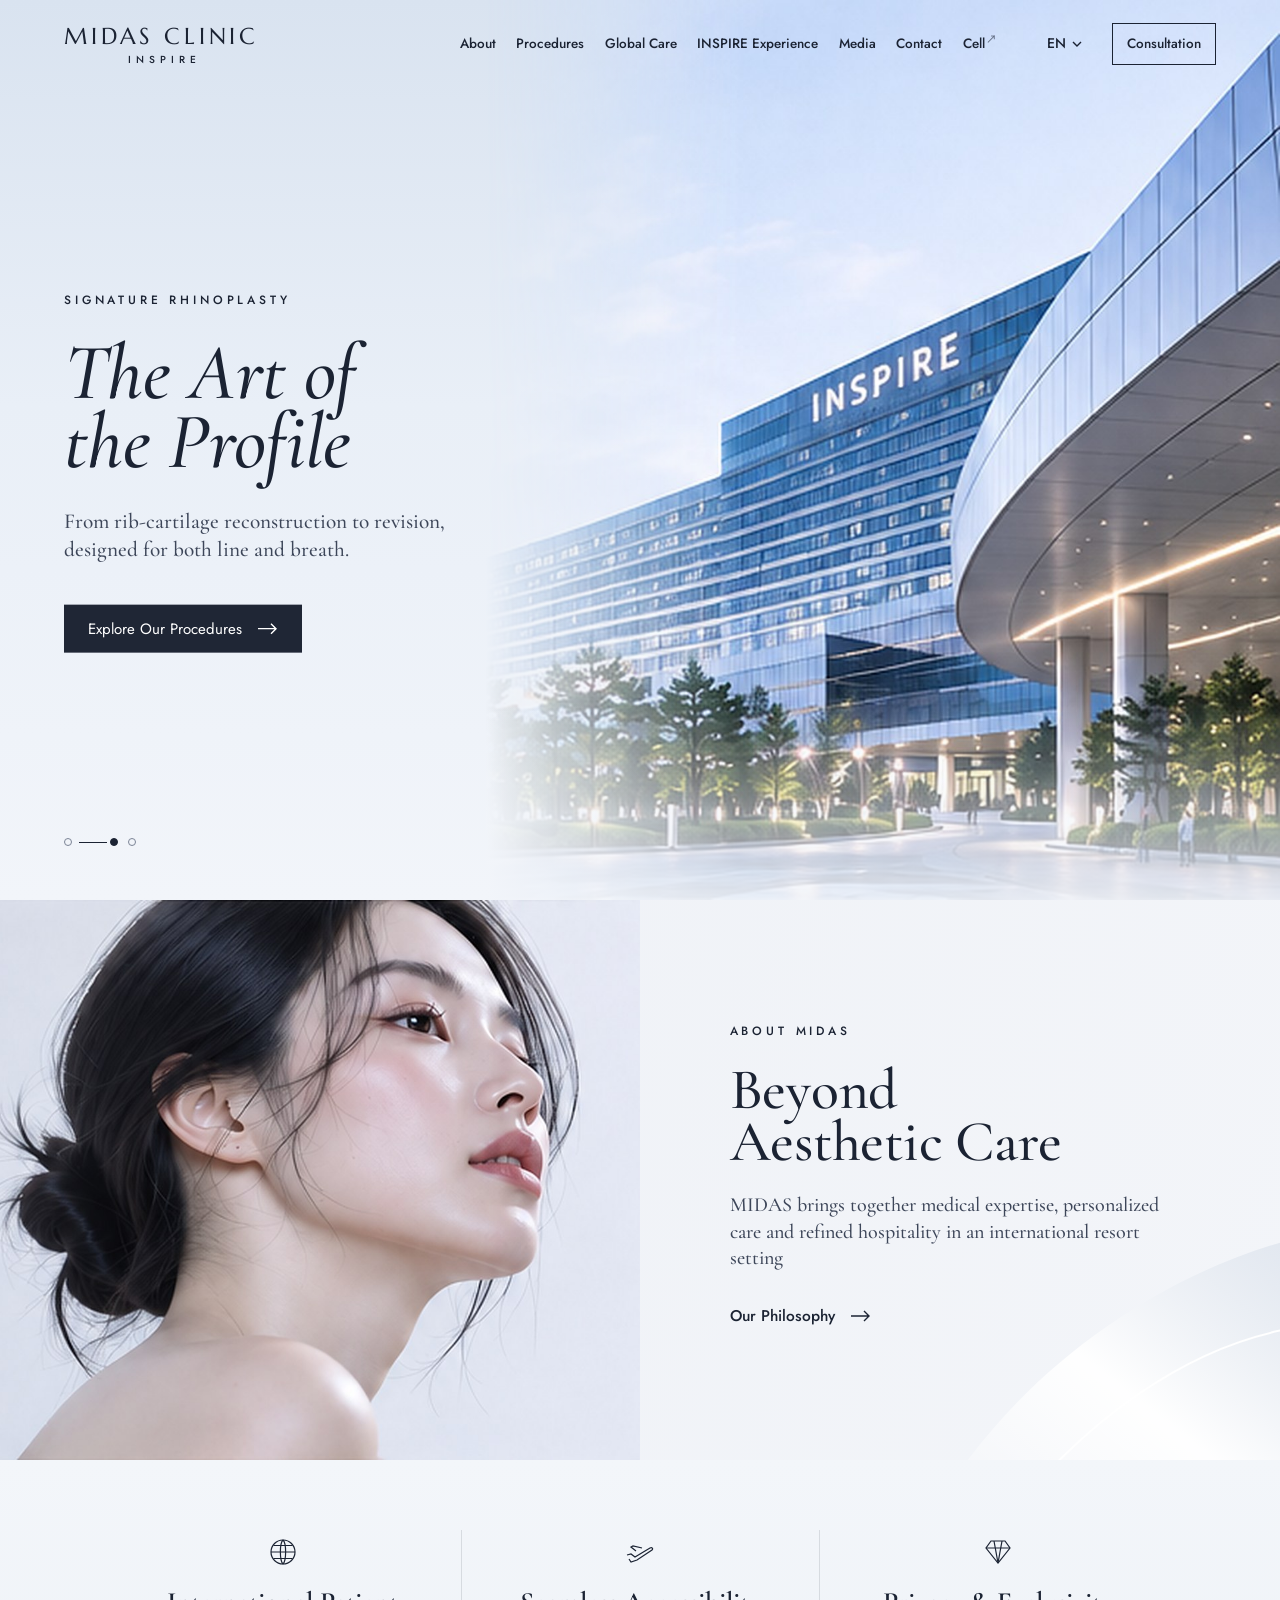
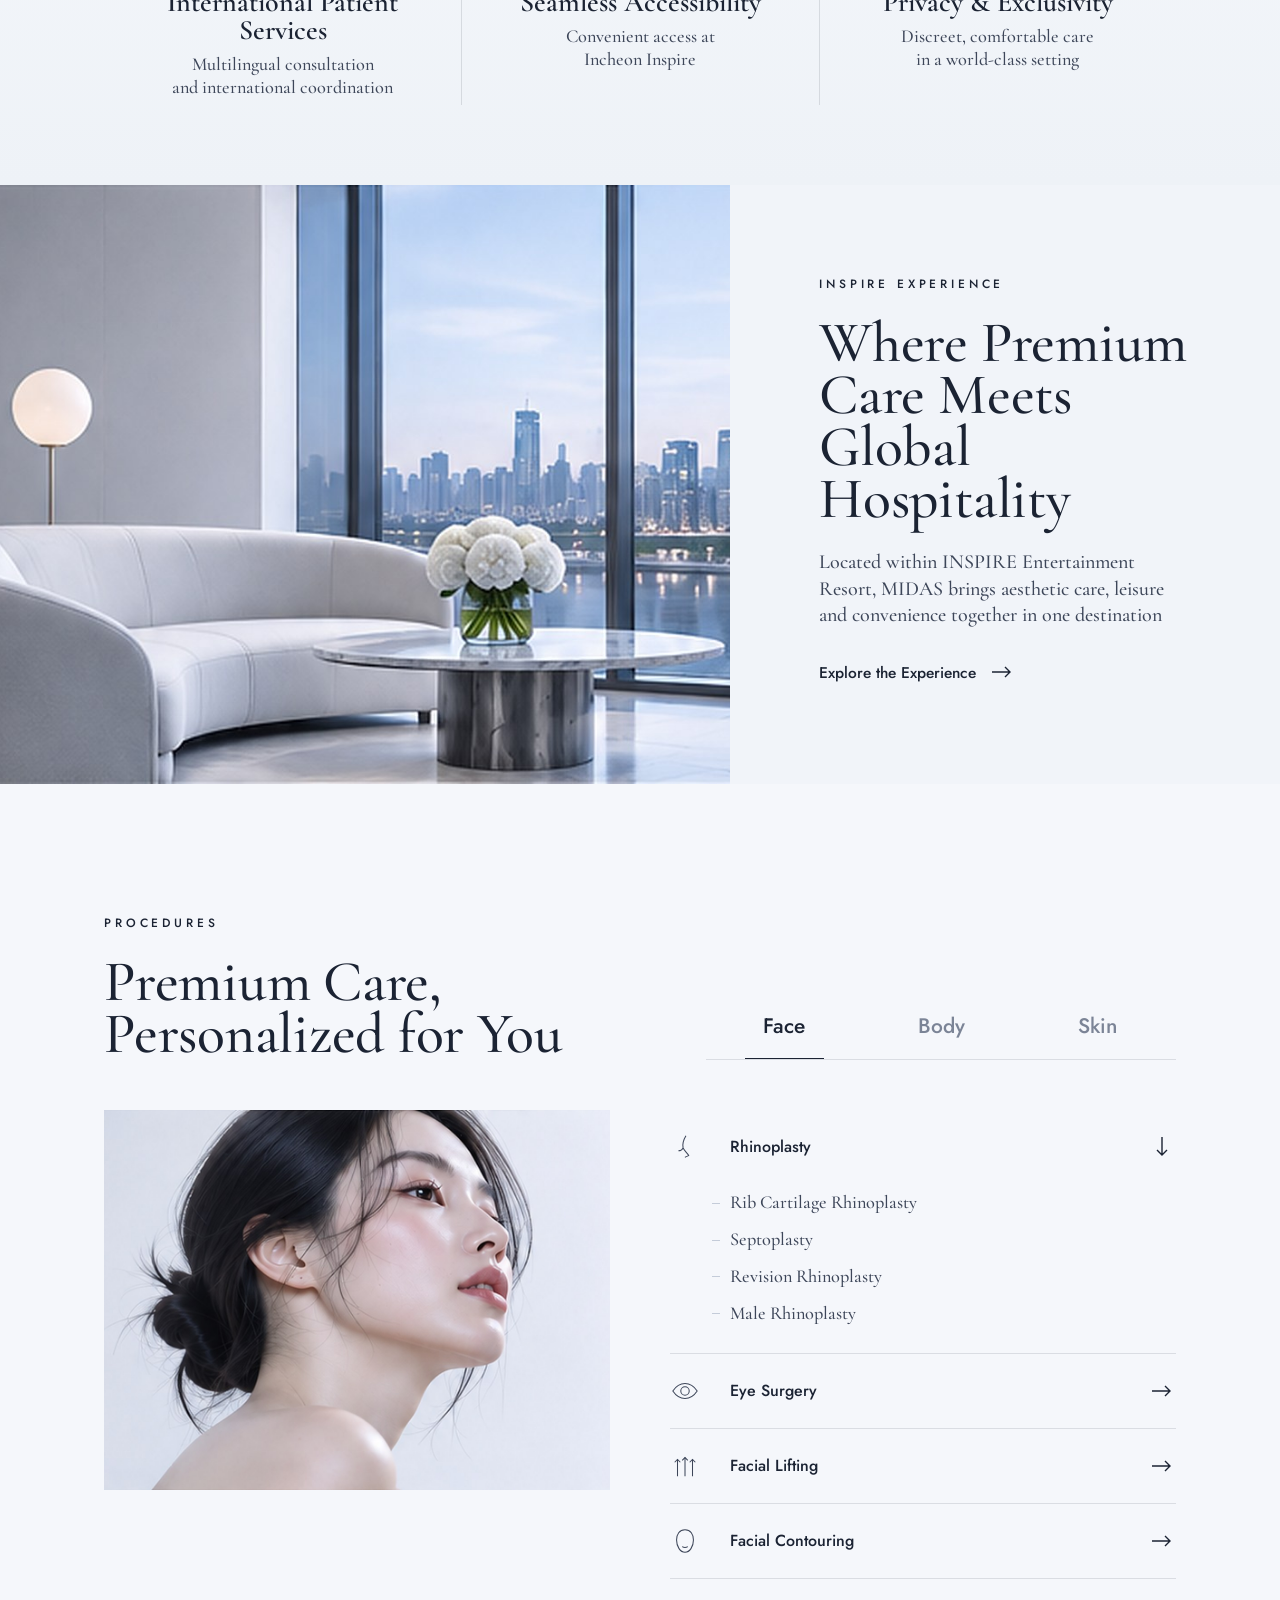
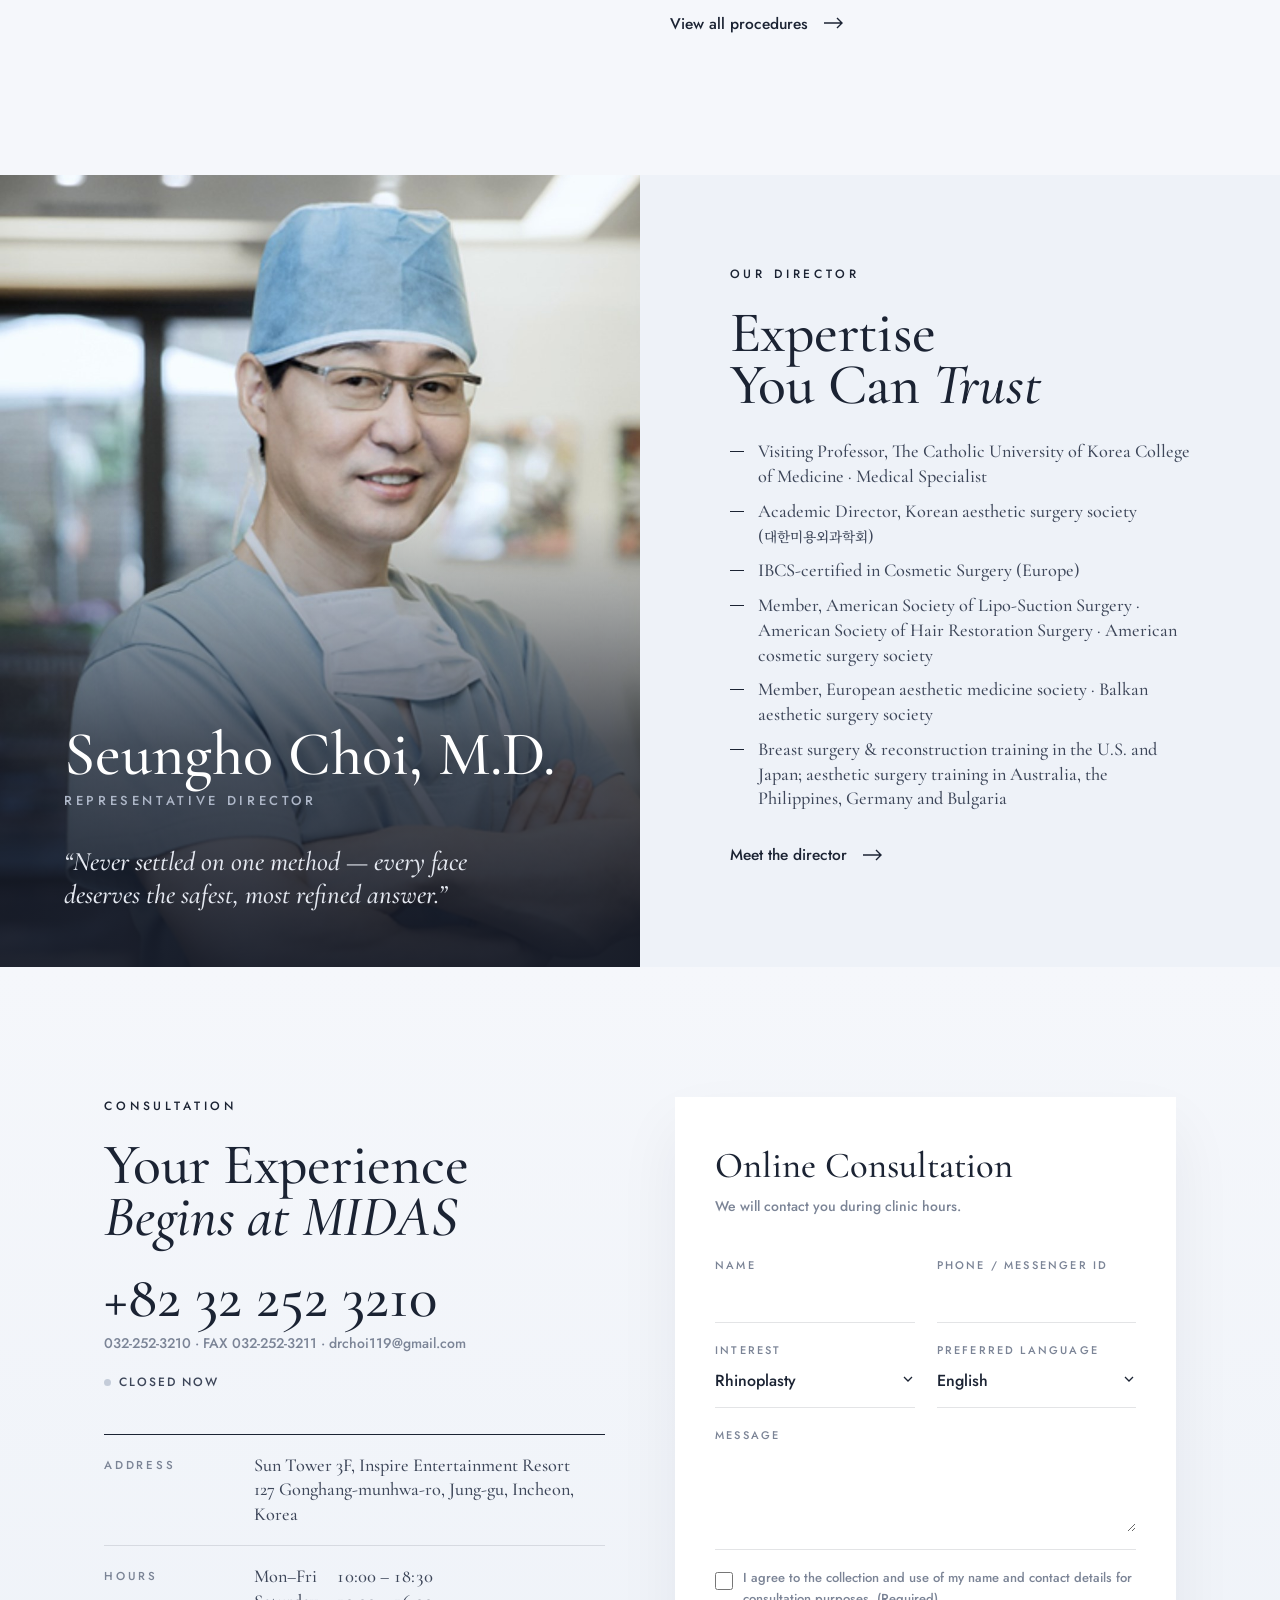
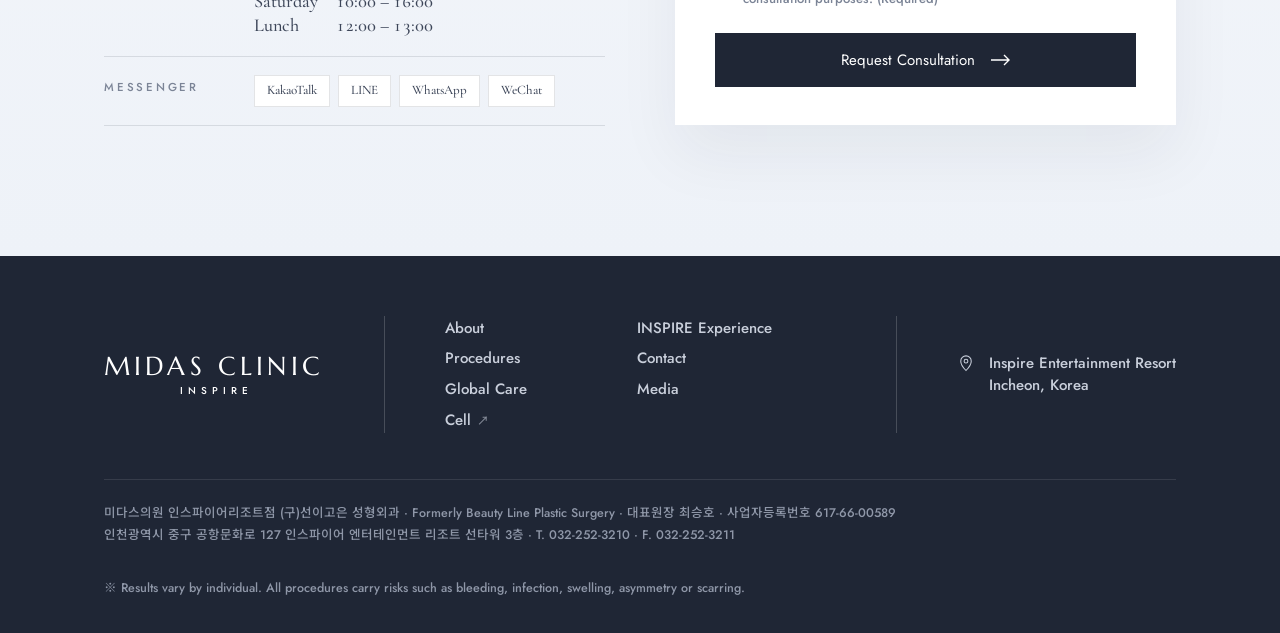
==== commit 2951d241: "메인 페이지 나머지 섹션 문구를 브랜드 카피로 교체(영·한·중, 마침표 제거) Co-Authored-By: Claude Opus 5.5 <noreply@anthropic.com> " ====
--- a/index.html
+++ b/index.html
@@ -72,7 +72,7 @@
   <div class="hero-slides">
     <div class="hero-slide on">
       <div class="wrap">
-        <div class="kicker" data-i18n="hero1.kicker">Premium Plastic Surgery</div>
+        <div class="kicker" data-i18n="hero1.kicker">Premium Care · Global Experience</div>
         <h1 data-i18n="hero1.title">A Global Destination<br>for Premium<br>Aesthetic Care</h1>
         <p data-i18n="hero1.text">Experience personalized aesthetic care and<br>exceptional hospitality at INSPIRE, Korea</p>
         <a class="btn" href="#contact"><span data-i18n="cta.book">Book a Consultation</span><svg><use href="#i-arrow"/></svg></a>
@@ -104,9 +104,9 @@
 <section class="split standard" id="about">
   <div class="split-media reveal"><img src="images/standard-portrait.jpg" alt="" loading="lazy"></div>
   <div class="split-body reveal">
-    <div class="kicker" data-i18n="std.kicker">The Midas Standard</div>
-    <h2 class="title" data-i18n="std.title">Natural Refinement,<br>Lasting Confidence</h2>
-    <p class="lead" data-i18n="std.text">Personalized aesthetic care by Korean specialists, for results that are naturally beautiful and uniquely you.</p>
+    <div class="kicker" data-i18n="std.kicker">About MIDAS</div>
+    <h2 class="title" data-i18n="std.title">Beyond<br>Aesthetic Care</h2>
+    <p class="lead" data-i18n="std.text">MIDAS brings together medical expertise, personalized care and refined hospitality in an international resort setting</p>
     <a class="arrow-link" href="about.html"><span data-i18n="std.link">Our Philosophy</span><svg><use href="#i-arrow"/></svg></a>
   </div>
   <svg class="silk" viewBox="0 0 400 400" fill="none" aria-hidden="true">
@@ -121,17 +121,17 @@
   <div class="wrap features-grid">
     <div class="feature reveal">
       <svg viewBox="0 0 32 32" fill="none" stroke="currentColor" stroke-width="1.2"><circle cx="16" cy="16" r="12"/><path d="M4 16h24M16 4c3.5 3.4 3.5 20.6 0 24M16 4c-3.5 3.4-3.5 20.6 0 24M6.5 9.5h19M6.5 22.5h19"/></svg>
-      <h3 data-i18n="f1.title">Global Care</h3>
+      <h3 data-i18n="f1.title">International Patient Services</h3>
       <p data-i18n="f1.text">Multilingual consultation<br>and international coordination</p>
     </div>
     <div class="feature reveal">
       <svg viewBox="0 0 32 32" fill="none" stroke="currentColor" stroke-width="1.2"><path d="M3 19l4-1 4 3 15-9c2-1 3.5.5 2 2L13 24l-6 2-2-3"/><path d="M12 15l-5-4 2-1 9 2"/></svg>
-      <h3 data-i18n="f2.title">Easy Travel</h3>
+      <h3 data-i18n="f2.title">Seamless Accessibility</h3>
       <p data-i18n="f2.text">Convenient access at<br>Incheon Inspire</p>
     </div>
     <div class="feature reveal">
       <svg viewBox="0 0 32 32" fill="none" stroke="currentColor" stroke-width="1.2"><path d="M9 5h14l5 7-12 15L4 12z"/><path d="M4 12h24M12 5l4 22 4-22"/></svg>
-      <h3 data-i18n="f3.title">Premium &amp; Private</h3>
+      <h3 data-i18n="f3.title">Privacy &amp; Exclusivity</h3>
       <p data-i18n="f3.text">Discreet, comfortable care<br>in a world-class setting</p>
     </div>
   </div>
@@ -141,9 +141,9 @@
 <section class="split experience" id="experience">
   <div class="split-media reveal"><img src="images/inspire-lounge.jpg" alt="" loading="lazy"></div>
   <div class="split-body reveal">
-    <div class="kicker" data-i18n="exp.kicker">Inspire Experience</div>
-    <h2 class="title" data-i18n="exp.title">A Refined<br>Healing Journey</h2>
-    <p class="lead" data-i18n="exp.text">From consultation to recovery, experience premium care in a vibrant, cosmopolitan environment at Inspire.</p>
+    <div class="kicker" data-i18n="exp.kicker">INSPIRE Experience</div>
+    <h2 class="title" data-i18n="exp.title">Where Premium Care Meets<br>Global Hospitality</h2>
+    <p class="lead" data-i18n="exp.text">Located within INSPIRE Entertainment Resort, MIDAS brings aesthetic care, leisure and convenience together in one destination</p>
     <a class="arrow-link" href="experience.html"><span data-i18n="exp.link">Explore the Experience</span><svg><use href="#i-arrow"/></svg></a>
   </div>
 </section>
@@ -154,7 +154,7 @@
     <div class="proc-head">
       <div class="reveal">
         <div class="kicker" data-i18n="proc.kicker">Procedures</div>
-        <h2 class="title" data-i18n="proc.title">Tailored Care for<br>Your Natural Beauty</h2>
+        <h2 class="title" data-i18n="proc.title">Premium Care,<br>Personalized for You</h2>
       </div>
       <div class="tabs reveal" role="tablist">
         <button class="tab on" data-tab="face" role="tab" data-i18n="tab.face">Face</button>
@@ -192,9 +192,9 @@
 <!-- 모바일 전용: 메인 상담 폼 대신 간단한 상담 안내 -->
 <section class="home-cta" id="contact-m">
   <div class="wrap">
-    <div class="kicker" data-i18n="contact.kicker">Contact</div>
-    <h2 class="title" data-i18n="contact.title">Begin Your<br><em>Consultation</em></h2>
-    <p class="lead" data-ko="전화·메신저·온라인으로 편하게 문의하세요. 진료시간 내 답변드립니다." data-zh="欢迎通过电话、即时通讯或在线方式咨询，我们将在诊疗时间内回复。">Call, message or book online — we reply during clinic hours.</p>
+    <div class="kicker" data-i18n="contact.kicker">Consultation</div>
+    <h2 class="title" data-i18n="contact.title">Your Experience<br><em>Begins at MIDAS</em></h2>
+    <p class="lead" data-ko="의료진과의 맞춤 상담을 통해 자신에게 적합한 진료를 만나보세요" data-zh="通过专业医疗团队的个性化咨询，了解适合您的诊疗方案">Discover personalized care through a consultation with our medical team</p>
     <div class="home-cta-btns">
       <a class="btn" href="contact.html#form"><span data-i18n="cta.book">Book a Consultation</span><svg><use href="#i-arrow"/></svg></a>
       <a class="btn ghost" href="tel:+82322523210">+82 32 252 3210</a>
@@ -205,8 +205,8 @@
 <section class="contact" id="contact">
   <div class="wrap contact-grid">
     <div class="reveal">
-      <div class="kicker" data-i18n="contact.kicker">Contact</div>
-      <h2 class="title" data-i18n="contact.title">Begin Your<br><em>Consultation</em></h2>
+      <div class="kicker" data-i18n="contact.kicker">Consultation</div>
+      <h2 class="title" data-i18n="contact.title">Your Experience<br><em>Begins at MIDAS</em></h2>
       <a class="tel" href="tel:+82322523210">+82 32 252 3210</a>
       <div class="tel-sub">032-252-3210 · FAX 032-252-3211 · drchoi119@gmail.com</div>
       <div class="status" id="status"><i></i><span id="statusText"></span></div>
--- a/css/style.css
+++ b/css/style.css
@@ -747,3 +747,5 @@
 /* 설명 문단이 없는 섹션 제목은 한 줄 폭을 모두 사용 */
 .sec-head > :only-child{grid-column:1/-1}
 @media (max-width:1180px){.gnb,.header-cta,.header-r .lang{display:none}.burger{display:block}.header-r{margin-left:auto}}
+/* 메인 인스파이어 섹션 국문 제목: 두 줄로 유지 */
+@media (min-width:1101px){html[lang="ko"] .split.experience .title{font-size:clamp(30px,2.5vw,38px)}}
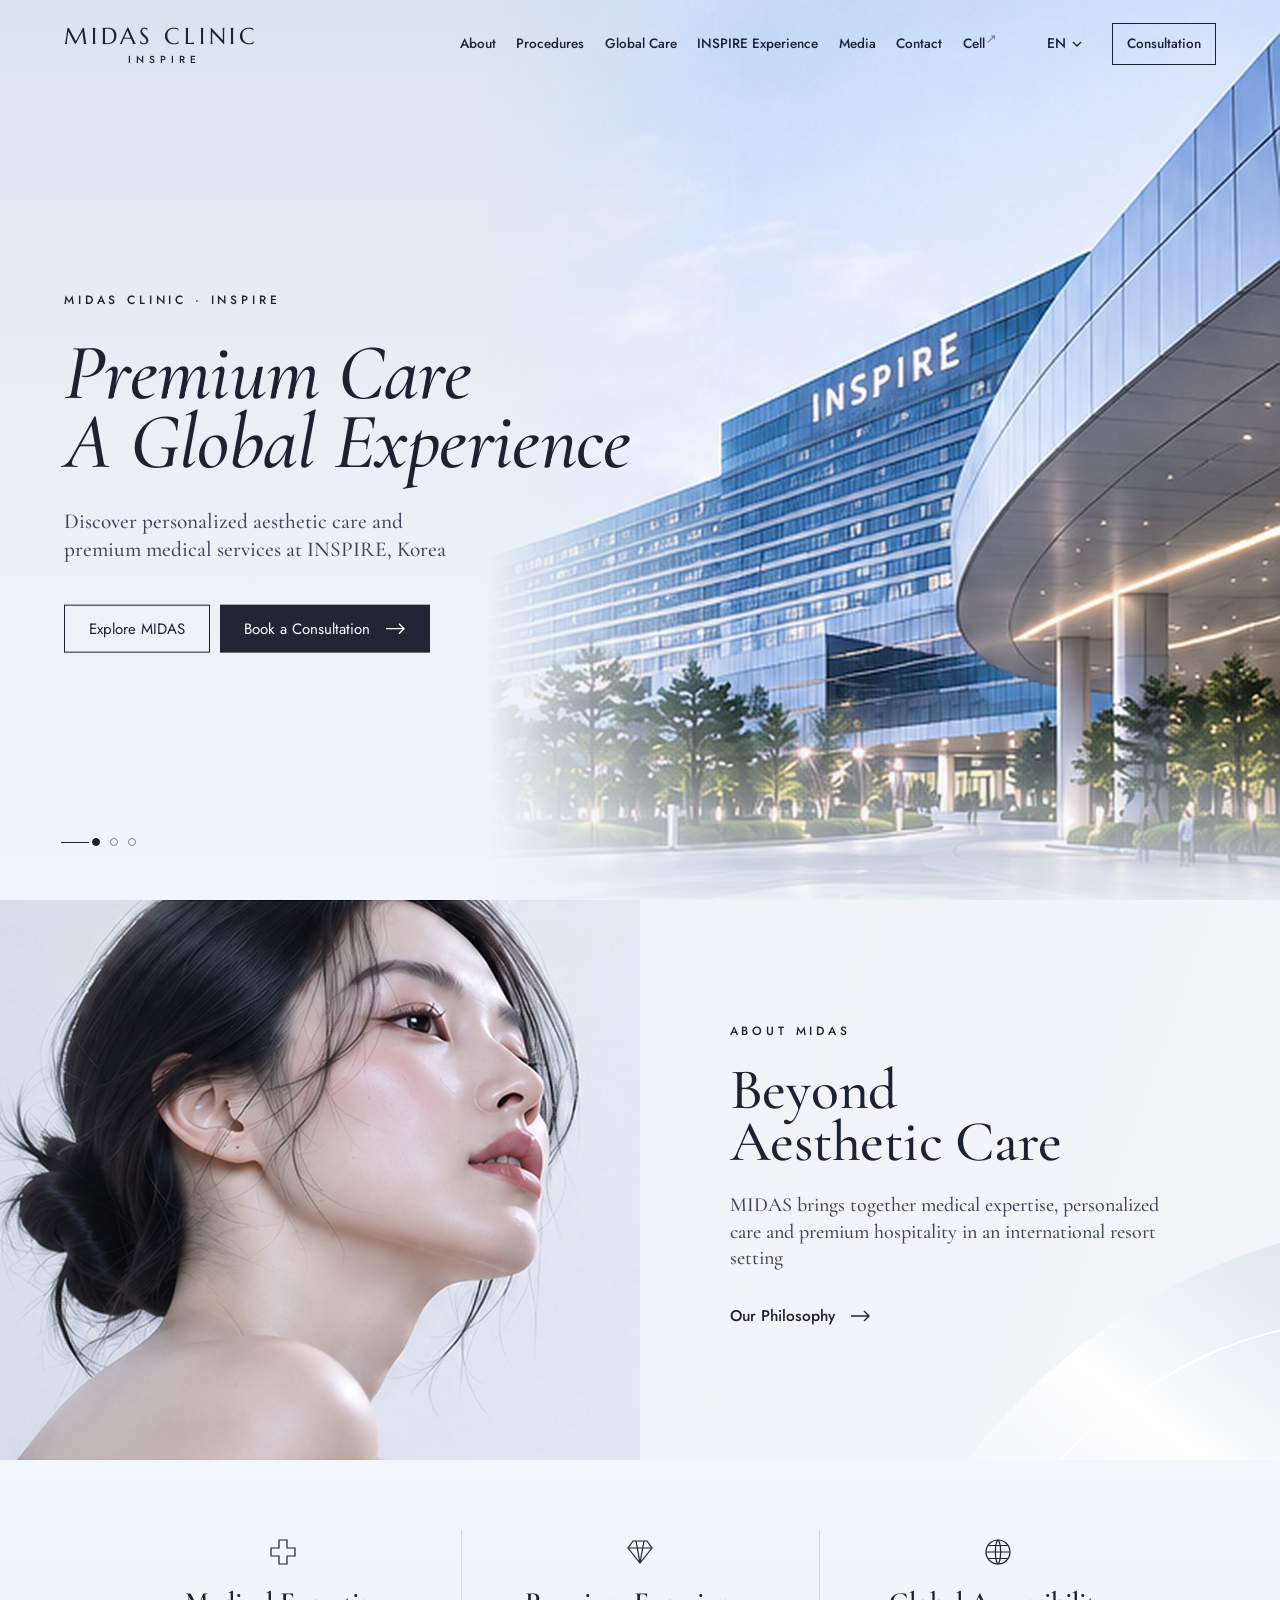
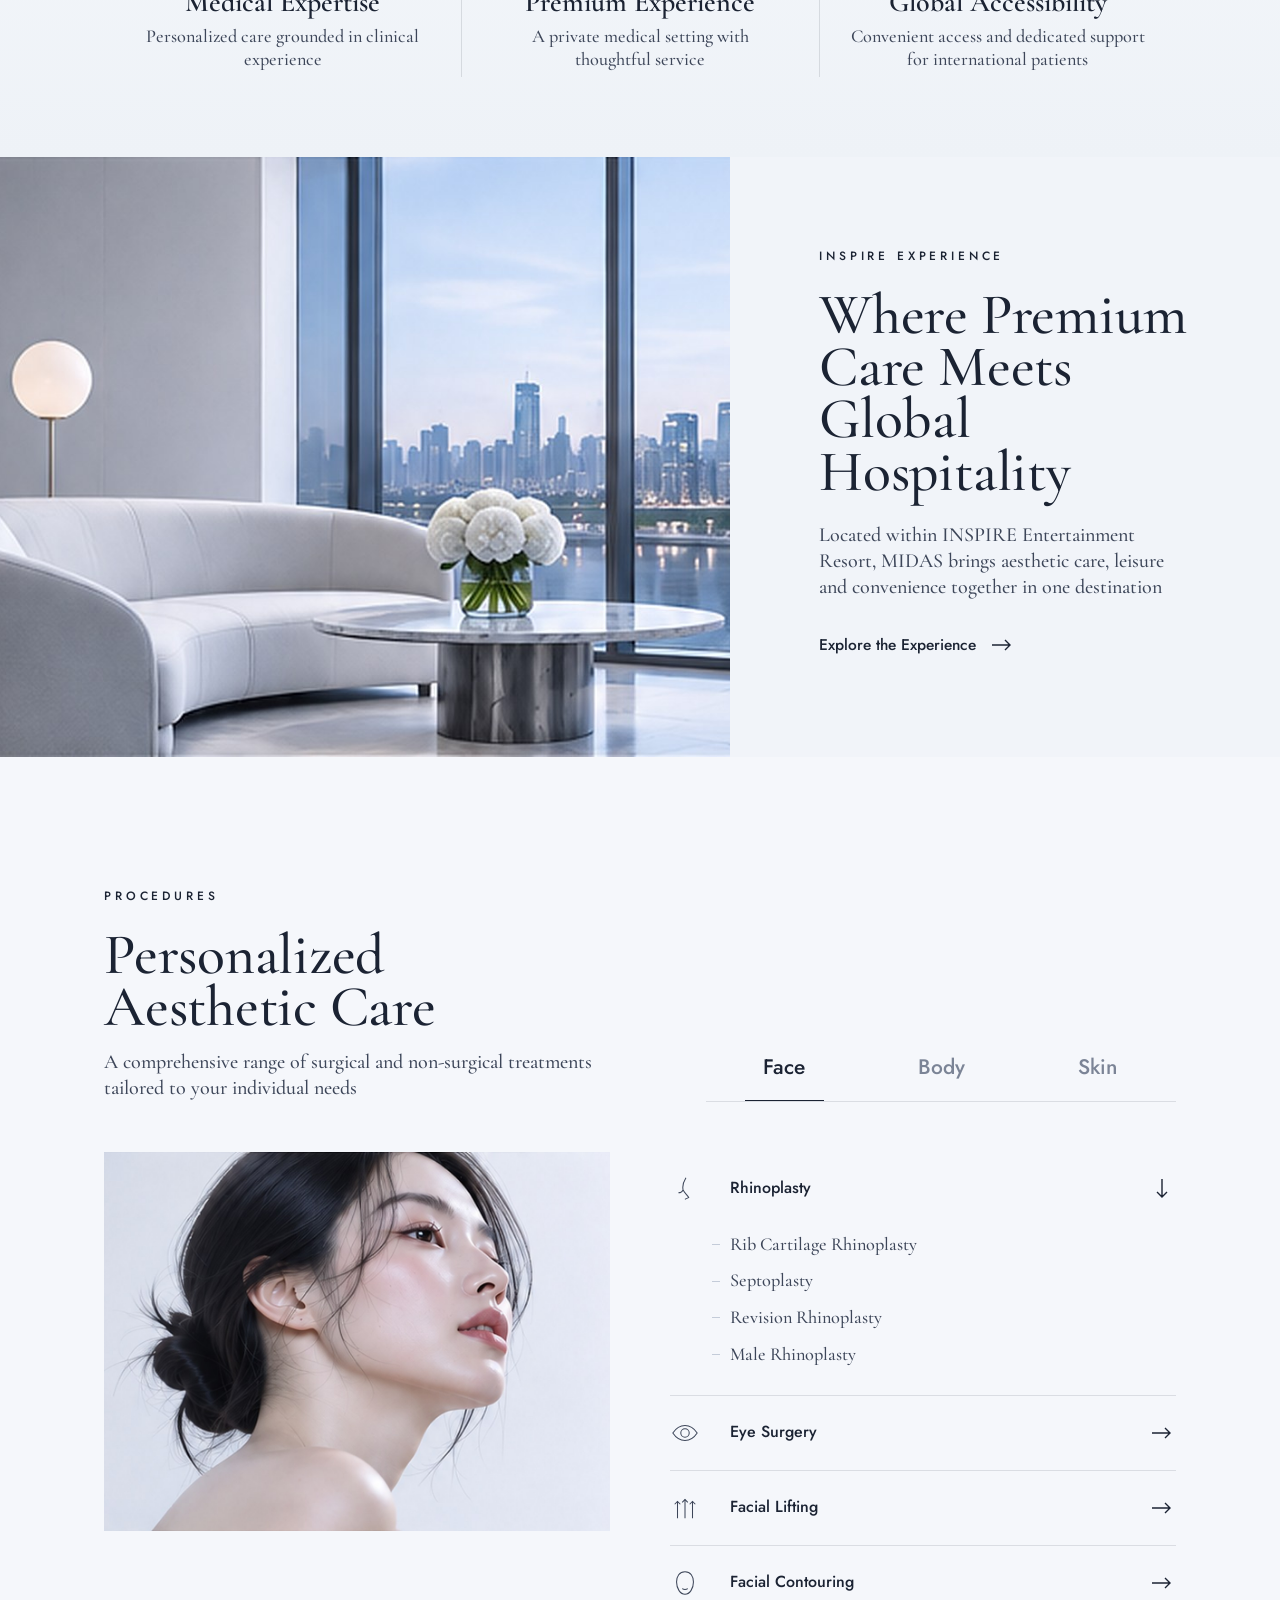
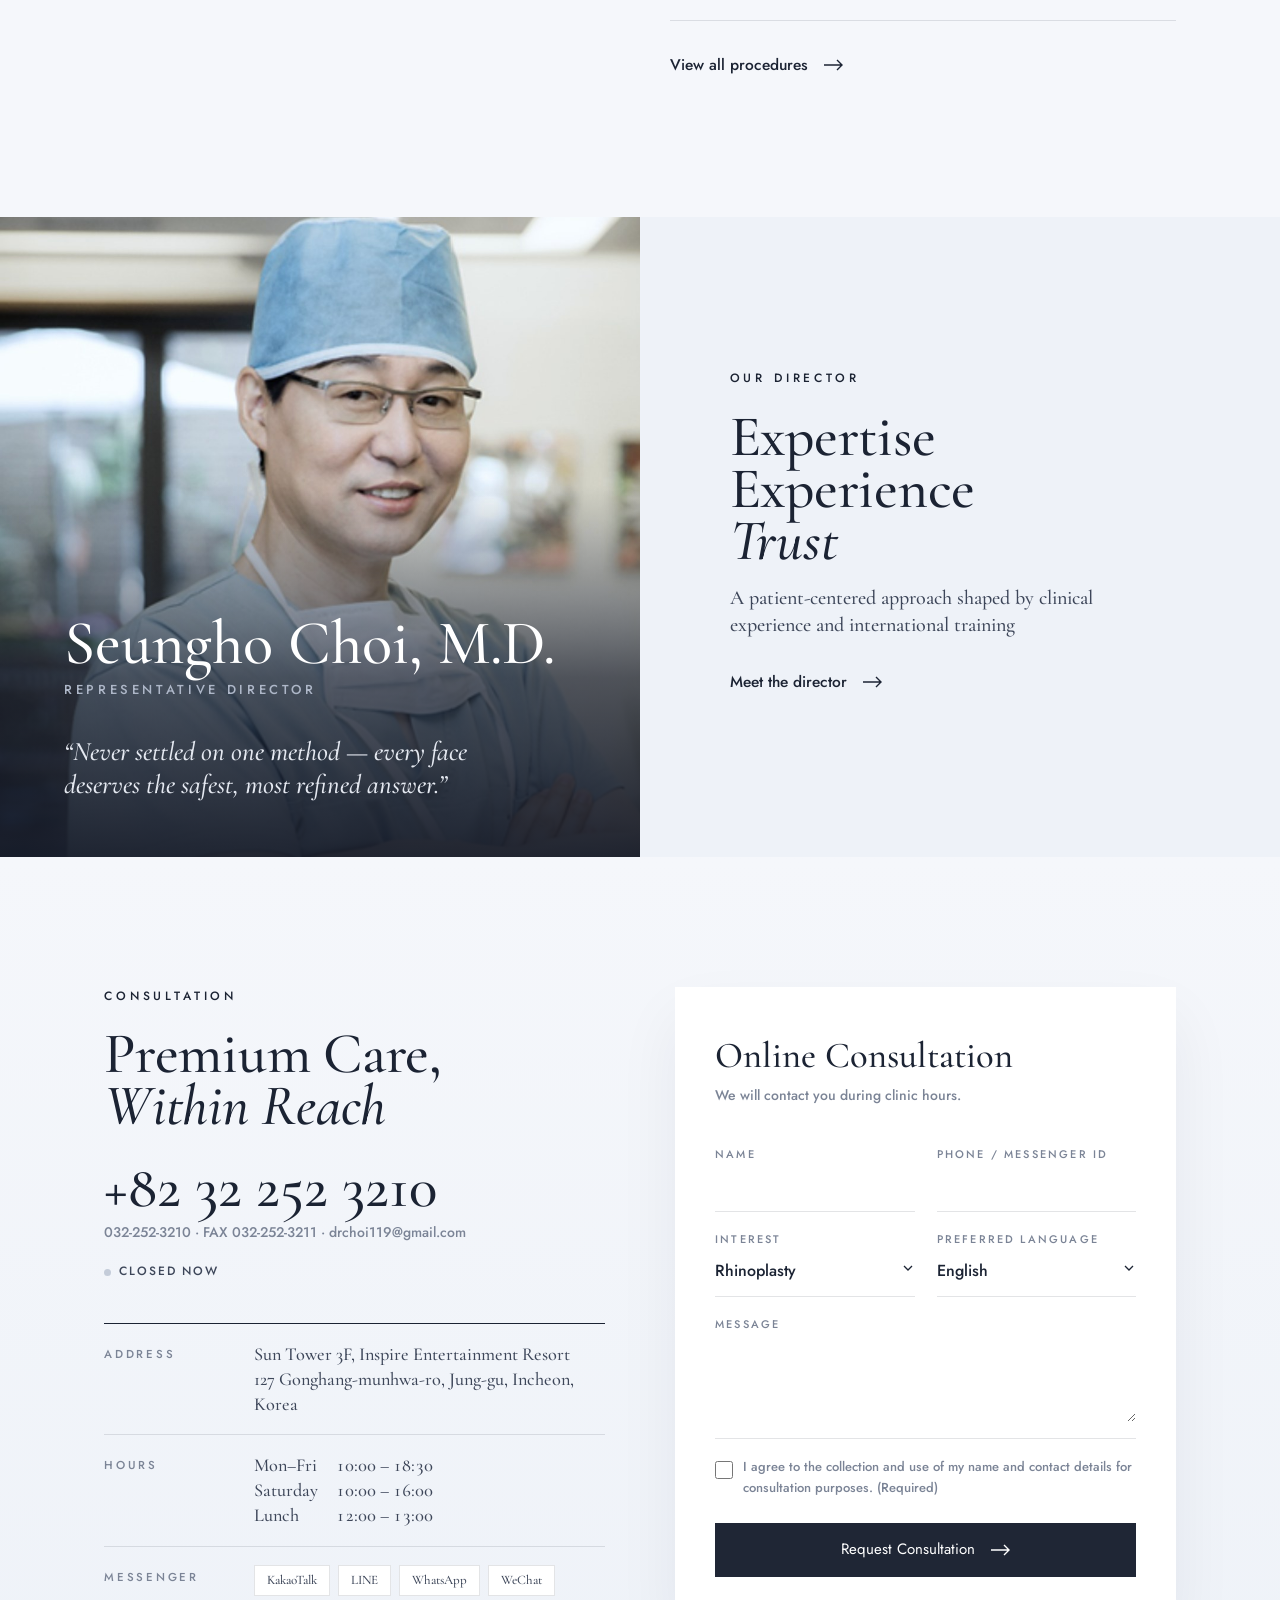
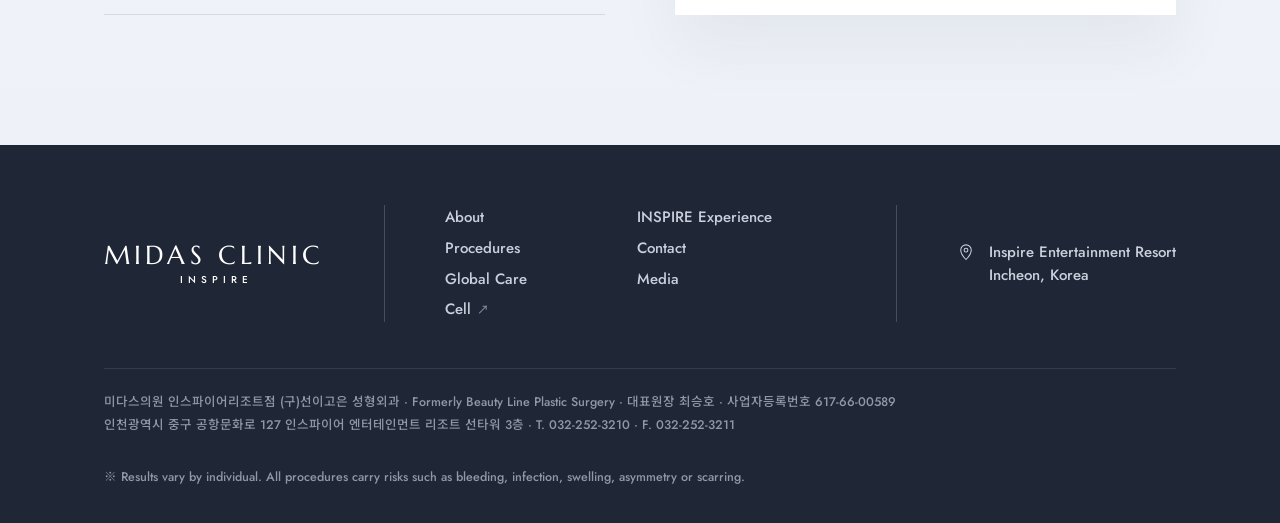
==== commit cbd53b2d: "메인 페이지 문구를 새 카피로 교체(첫 화면 버튼 2개, 차별점·원장 소개 간결화), 사이트 전체 긴 문장 축약, 상세 페이지 중복 개요 정리 Co-Authored-By: Clau" ====
--- a/index.html
+++ b/index.html
@@ -72,10 +72,10 @@
   <div class="hero-slides">
     <div class="hero-slide on">
       <div class="wrap">
-        <div class="kicker" data-i18n="hero1.kicker">Premium Care · Global Experience</div>
-        <h1 data-i18n="hero1.title">A Global Destination<br>for Premium<br>Aesthetic Care</h1>
-        <p data-i18n="hero1.text">Experience personalized aesthetic care and<br>exceptional hospitality at INSPIRE, Korea</p>
-        <a class="btn" href="#contact"><span data-i18n="cta.book">Book a Consultation</span><svg><use href="#i-arrow"/></svg></a>
+        <div class="kicker" data-i18n="hero1.kicker">MIDAS Clinic · INSPIRE</div>
+        <h1 data-i18n="hero1.title">Premium Care<br>A Global Experience</h1>
+        <p data-i18n="hero1.text">Discover personalized aesthetic care and premium medical services at INSPIRE, Korea</p>
+        <div class="hero-btns"><a class="btn ghost" href="about.html"><span data-i18n="cta.about">Explore MIDAS</span></a><a class="btn" href="#contact"><span data-i18n="cta.book">Book a Consultation</span><svg><use href="#i-arrow"/></svg></a></div>
       </div>
     </div>
     <div class="hero-slide">
@@ -106,7 +106,7 @@
   <div class="split-body reveal">
     <div class="kicker" data-i18n="std.kicker">About MIDAS</div>
     <h2 class="title" data-i18n="std.title">Beyond<br>Aesthetic Care</h2>
-    <p class="lead" data-i18n="std.text">MIDAS brings together medical expertise, personalized care and refined hospitality in an international resort setting</p>
+    <p class="lead" data-i18n="std.text">MIDAS brings together medical expertise, personalized care and premium hospitality in an international resort setting</p>
     <a class="arrow-link" href="about.html"><span data-i18n="std.link">Our Philosophy</span><svg><use href="#i-arrow"/></svg></a>
   </div>
   <svg class="silk" viewBox="0 0 400 400" fill="none" aria-hidden="true">
@@ -120,19 +120,19 @@
 <section class="features" id="global-care">
   <div class="wrap features-grid">
     <div class="feature reveal">
-      <svg viewBox="0 0 32 32" fill="none" stroke="currentColor" stroke-width="1.2"><circle cx="16" cy="16" r="12"/><path d="M4 16h24M16 4c3.5 3.4 3.5 20.6 0 24M16 4c-3.5 3.4-3.5 20.6 0 24M6.5 9.5h19M6.5 22.5h19"/></svg>
-      <h3 data-i18n="f1.title">International Patient Services</h3>
-      <p data-i18n="f1.text">Multilingual consultation<br>and international coordination</p>
-    </div>
-    <div class="feature reveal">
-      <svg viewBox="0 0 32 32" fill="none" stroke="currentColor" stroke-width="1.2"><path d="M3 19l4-1 4 3 15-9c2-1 3.5.5 2 2L13 24l-6 2-2-3"/><path d="M12 15l-5-4 2-1 9 2"/></svg>
-      <h3 data-i18n="f2.title">Seamless Accessibility</h3>
-      <p data-i18n="f2.text">Convenient access at<br>Incheon Inspire</p>
+      <svg viewBox="0 0 32 32" fill="none" stroke="currentColor" stroke-width="1.2"><path d="M12 4h8v8h8v8h-8v8h-8v-8H4v-8h8z"/></svg>
+      <h3 data-i18n="f1.title">Medical Expertise</h3>
+      <p data-i18n="f1.text">Personalized care grounded in clinical experience</p>
     </div>
     <div class="feature reveal">
       <svg viewBox="0 0 32 32" fill="none" stroke="currentColor" stroke-width="1.2"><path d="M9 5h14l5 7-12 15L4 12z"/><path d="M4 12h24M12 5l4 22 4-22"/></svg>
-      <h3 data-i18n="f3.title">Privacy &amp; Exclusivity</h3>
-      <p data-i18n="f3.text">Discreet, comfortable care<br>in a world-class setting</p>
+      <h3 data-i18n="f2.title">Premium Experience</h3>
+      <p data-i18n="f2.text">A private medical setting with thoughtful service</p>
+    </div>
+    <div class="feature reveal">
+      <svg viewBox="0 0 32 32" fill="none" stroke="currentColor" stroke-width="1.2"><circle cx="16" cy="16" r="12"/><path d="M4 16h24M16 4c3.5 3.4 3.5 20.6 0 24M16 4c-3.5 3.4-3.5 20.6 0 24M6.5 9.5h19M6.5 22.5h19"/></svg>
+      <h3 data-i18n="f3.title">Global Accessibility</h3>
+      <p data-i18n="f3.text">Convenient access and dedicated support for international patients</p>
     </div>
   </div>
 </section>
@@ -154,7 +154,8 @@
     <div class="proc-head">
       <div class="reveal">
         <div class="kicker" data-i18n="proc.kicker">Procedures</div>
-        <h2 class="title" data-i18n="proc.title">Premium Care,<br>Personalized for You</h2>
+        <h2 class="title" data-i18n="proc.title">Personalized<br>Aesthetic Care</h2>
+        <p class="lead" data-i18n="proc.text">A comprehensive range of surgical and non-surgical treatments tailored to your individual needs</p>
       </div>
       <div class="tabs reveal" role="tablist">
         <button class="tab on" data-tab="face" role="tab" data-i18n="tab.face">Face</button>
@@ -162,7 +163,7 @@
         <button class="tab" data-tab="skin" role="tab" data-i18n="tab.skin">Skin</button>
       </div>
     </div>
-    <nav class="proc-grid" aria-label="Procedures"><a href="rhinoplasty.html"><svg viewBox="0 0 32 32" fill="none" stroke="currentColor" stroke-width="1.2"><path d="M17 4c-3 5-4 9-3 13 1 3 4 5 6 8-1 1-3 1-4 2"/><path d="M14 17c-1 2-3 3-5 3"/></svg><span data-ko="코성형" data-zh="鼻部整形">Rhinoplasty</span></a><a href="eye.html"><svg viewBox="0 0 32 32" fill="none" stroke="currentColor" stroke-width="1.2"><path d="M3 16c4-6 9-8 13-8s9 2 13 8c-4 6-9 8-13 8S7 22 3 16z"/><circle cx="16" cy="16" r="4.5"/></svg><span data-ko="눈성형" data-zh="眼部整形">Eye</span></a><a href="lifting.html"><svg viewBox="0 0 32 32" fill="none" stroke="currentColor" stroke-width="1.2"><path d="M8 27V9M16 27V7M24 27V9"/><path d="M5 12l3-3 3 3M13 10l3-3 3 3M21 12l3-3 3 3"/></svg><span data-ko="리프팅" data-zh="面部提升">Lifting</span></a><a href="contouring.html"><svg viewBox="0 0 32 32" fill="none" stroke="currentColor" stroke-width="1.2"><path d="M16 4c-6 0-9 5-9 11 0 7 4 13 9 13s9-6 9-13c0-6-3-11-9-11z"/><path d="M13 22c2 1.3 4 1.3 6 0"/></svg><span data-ko="안면 윤곽" data-zh="面部轮廓塑形">Contouring</span></a><a href="body.html"><svg viewBox="0 0 32 32" fill="none" stroke="currentColor" stroke-width="1.2"><path d="M11 4c1 5 0 8-2 11s-2 9 1 13M21 4c-1 5 0 8 2 11s2 9-1 13"/></svg><span data-ko="바디·모발" data-zh="形体与毛发">Body &amp; Hair</span></a><a href="skin.html"><svg viewBox="0 0 32 32" fill="none" stroke="currentColor" stroke-width="1.2"><circle cx="16" cy="16" r="11"/><circle cx="16" cy="16" r="6"/></svg><span data-ko="피부·미용" data-zh="皮肤美容">Skin</span></a></nav>
+    <nav class="proc-grid" aria-label="Procedures"><a href="rhinoplasty.html"><svg viewBox="0 0 32 32" fill="none" stroke="currentColor" stroke-width="1.2"><path d="M17 4c-3 5-4 9-3 13 1 3 4 5 6 8-1 1-3 1-4 2"/><path d="M14 17c-1 2-3 3-5 3"/></svg><span data-ko="코성형" data-zh="鼻部整形">Rhinoplasty</span></a><a href="eye.html"><svg viewBox="0 0 32 32" fill="none" stroke="currentColor" stroke-width="1.2"><path d="M3 16c4-6 9-8 13-8s9 2 13 8c-4 6-9 8-13 8S7 22 3 16z"/><circle cx="16" cy="16" r="4.5"/></svg><span data-ko="눈성형" data-zh="眼部整形">Eye Surgery</span></a><a href="lifting.html"><svg viewBox="0 0 32 32" fill="none" stroke="currentColor" stroke-width="1.2"><path d="M8 27V9M16 27V7M24 27V9"/><path d="M5 12l3-3 3 3M13 10l3-3 3 3M21 12l3-3 3 3"/></svg><span data-ko="리프팅" data-zh="面部提升">Facial Lifting</span></a><a href="contouring.html"><svg viewBox="0 0 32 32" fill="none" stroke="currentColor" stroke-width="1.2"><path d="M16 4c-6 0-9 5-9 11 0 7 4 13 9 13s9-6 9-13c0-6-3-11-9-11z"/><path d="M13 22c2 1.3 4 1.3 6 0"/></svg><span data-ko="안면 윤곽" data-zh="面部轮廓塑形">Facial Contouring</span></a><a href="body.html"><svg viewBox="0 0 32 32" fill="none" stroke="currentColor" stroke-width="1.2"><path d="M11 4c1 5 0 8-2 11s-2 9 1 13M21 4c-1 5 0 8 2 11s2 9-1 13"/></svg><span data-ko="바디성형·모발이식" data-zh="形体塑形与毛发移植">Body &amp; Hair Restoration</span></a><a href="skin.html"><svg viewBox="0 0 32 32" fill="none" stroke="currentColor" stroke-width="1.2"><circle cx="16" cy="16" r="11"/><circle cx="16" cy="16" r="6"/></svg><span data-ko="피부·미용 시술" data-zh="皮肤美容与微整形">Skin &amp; Aesthetic Treatments</span></a></nav>
     <div class="proc-body">
       <div class="proc-media reveal"><img id="procImg" src="images/standard-portrait.jpg" alt="" loading="lazy"></div>
       <div class="reveal"><div id="procLists"></div><a class="arrow-link" href="procedures.html"><span data-ko="전체 진료 보기" data-zh="查看全部项目">View all procedures</span><svg><use href="#i-arrow"/></svg></a></div>
@@ -182,8 +183,8 @@
   </div>
   <div class="split-body reveal">
     <div class="kicker" data-i18n="dir.kicker">Our Director</div>
-    <h2 class="title" data-i18n="dir.title">Expertise<br>You Can <em>Trust</em></h2>
-    <ul class="creds" id="creds"></ul>
+    <h2 class="title" data-i18n="dir.title">Expertise<br>Experience<br><em>Trust</em></h2>
+    <p class="lead" data-i18n="dir.text">A patient-centered approach shaped by clinical experience and international training</p>
     <a class="arrow-link" href="about.html"><span data-ko="원장 소개 자세히 보기" data-zh="查看院长介绍">Meet the director</span><svg><use href="#i-arrow"/></svg></a>
   </div>
 </section>
@@ -193,8 +194,8 @@
 <section class="home-cta" id="contact-m">
   <div class="wrap">
     <div class="kicker" data-i18n="contact.kicker">Consultation</div>
-    <h2 class="title" data-i18n="contact.title">Your Experience<br><em>Begins at MIDAS</em></h2>
-    <p class="lead" data-ko="의료진과의 맞춤 상담을 통해 자신에게 적합한 진료를 만나보세요" data-zh="通过专业医疗团队的个性化咨询，了解适合您的诊疗方案">Discover personalized care through a consultation with our medical team</p>
+    <h2 class="title" data-i18n="contact.title">Premium Care,<br><em>Within Reach</em></h2>
+    <p class="lead" data-ko="다양한 상담 채널을 통해 국내외 어디에서든 진료 문의 및 예약이 가능합니다" data-zh="无论您身在何处，均可通过便捷的通讯渠道联系MIDAS，进行咨询与预约">Wherever you are, connect with MIDAS through your preferred communication channel</p>
     <div class="home-cta-btns">
       <a class="btn" href="contact.html#form"><span data-i18n="cta.book">Book a Consultation</span><svg><use href="#i-arrow"/></svg></a>
       <a class="btn ghost" href="tel:+82322523210">+82 32 252 3210</a>
@@ -206,7 +207,7 @@
   <div class="wrap contact-grid">
     <div class="reveal">
       <div class="kicker" data-i18n="contact.kicker">Consultation</div>
-      <h2 class="title" data-i18n="contact.title">Your Experience<br><em>Begins at MIDAS</em></h2>
+      <h2 class="title" data-i18n="contact.title">Premium Care,<br><em>Within Reach</em></h2>
       <a class="tel" href="tel:+82322523210">+82 32 252 3210</a>
       <div class="tel-sub">032-252-3210 · FAX 032-252-3211 · drchoi119@gmail.com</div>
       <div class="status" id="status"><i></i><span id="statusText"></span></div>
--- a/css/style.css
+++ b/css/style.css
@@ -749,3 +749,9 @@
 @media (max-width:1180px){.gnb,.header-cta,.header-r .lang{display:none}.burger{display:block}.header-r{margin-left:auto}}
 /* 메인 인스파이어 섹션 국문 제목: 두 줄로 유지 */
 @media (min-width:1101px){html[lang="ko"] .split.experience .title{font-size:clamp(30px,2.5vw,38px)}}
+/* 사진이 있는 페이지 상단: 제목 칸이 좁아 글자 크기를 조금 줄임 */
+@media (min-width:1101px){.page-hero.with-img h1{font-size:clamp(38px,3.6vw,54px)}}
+/* 메인 첫 화면 버튼 2개 */
+.hero-btns{display:flex;gap:10px;flex-wrap:wrap}
+.proc-head .lead{margin-top:16px;max-width:520px}
+.director .split-body > .lead{margin-top:18px}
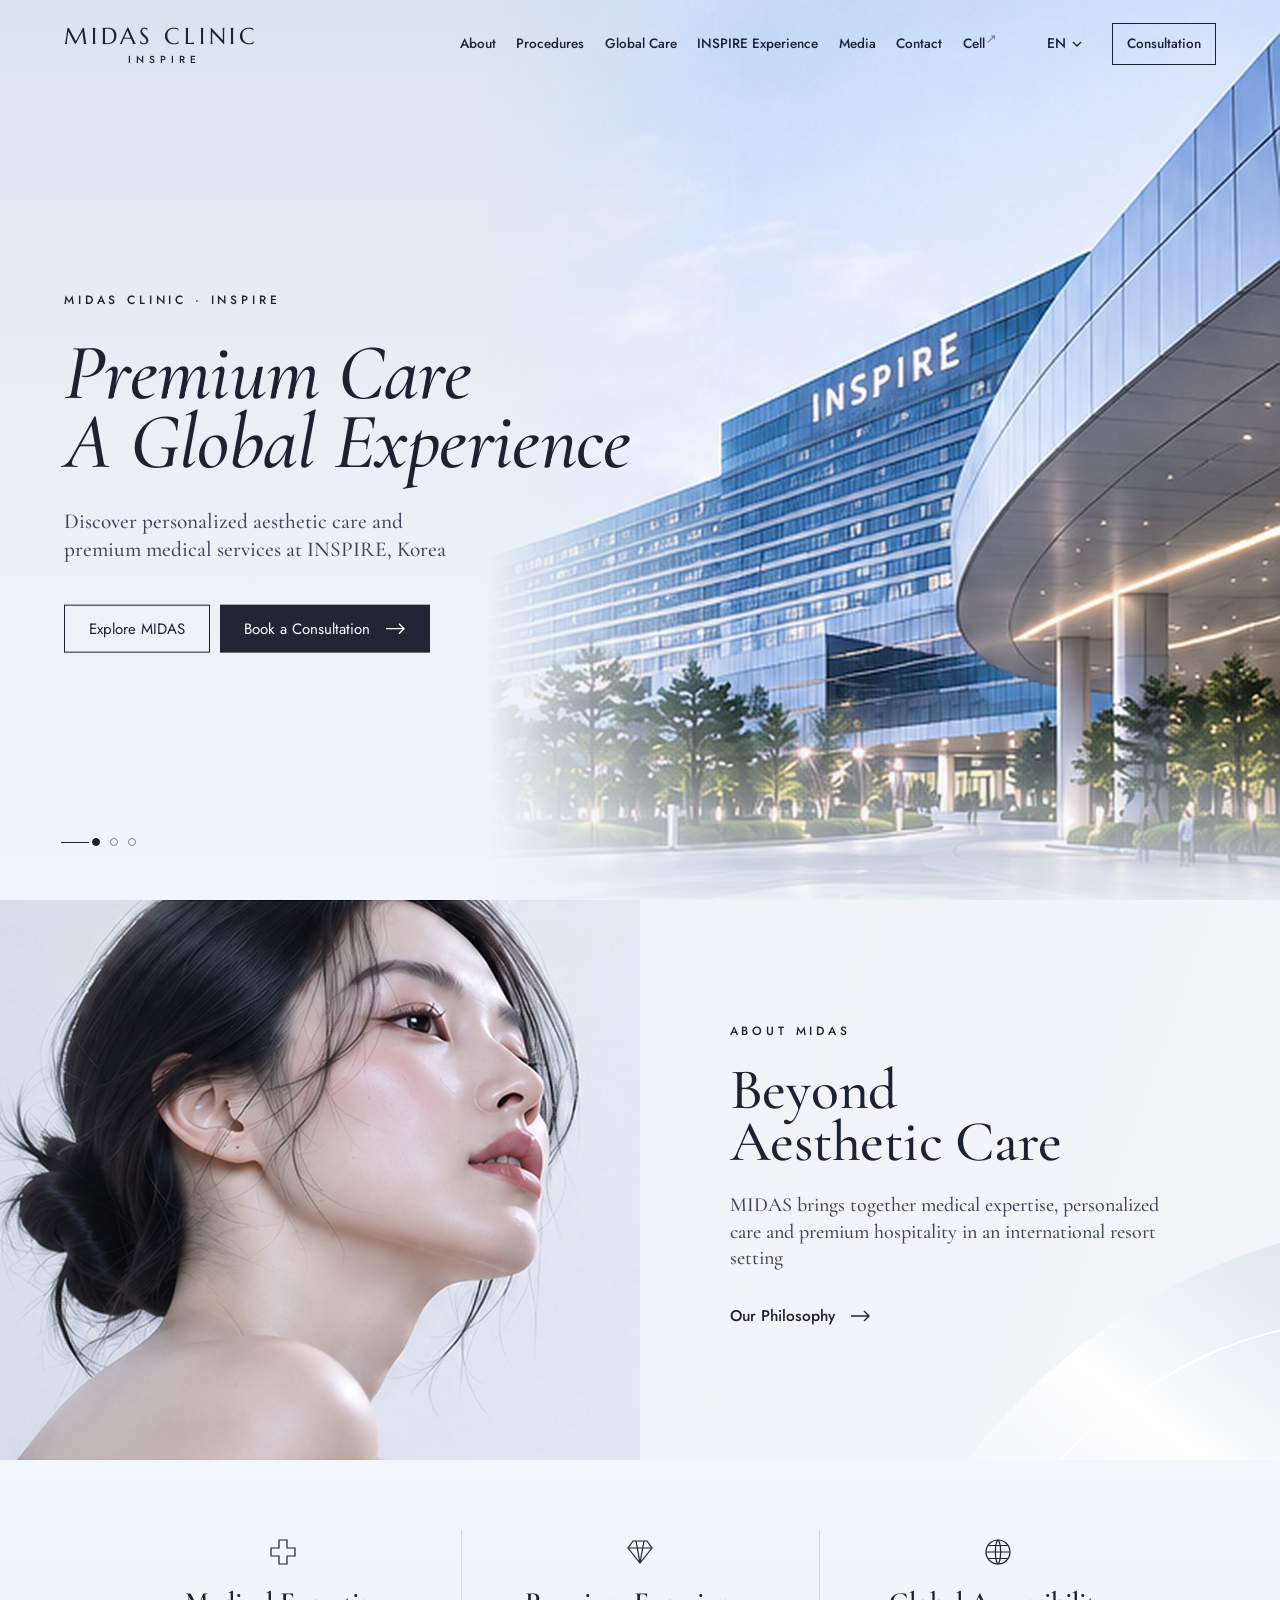
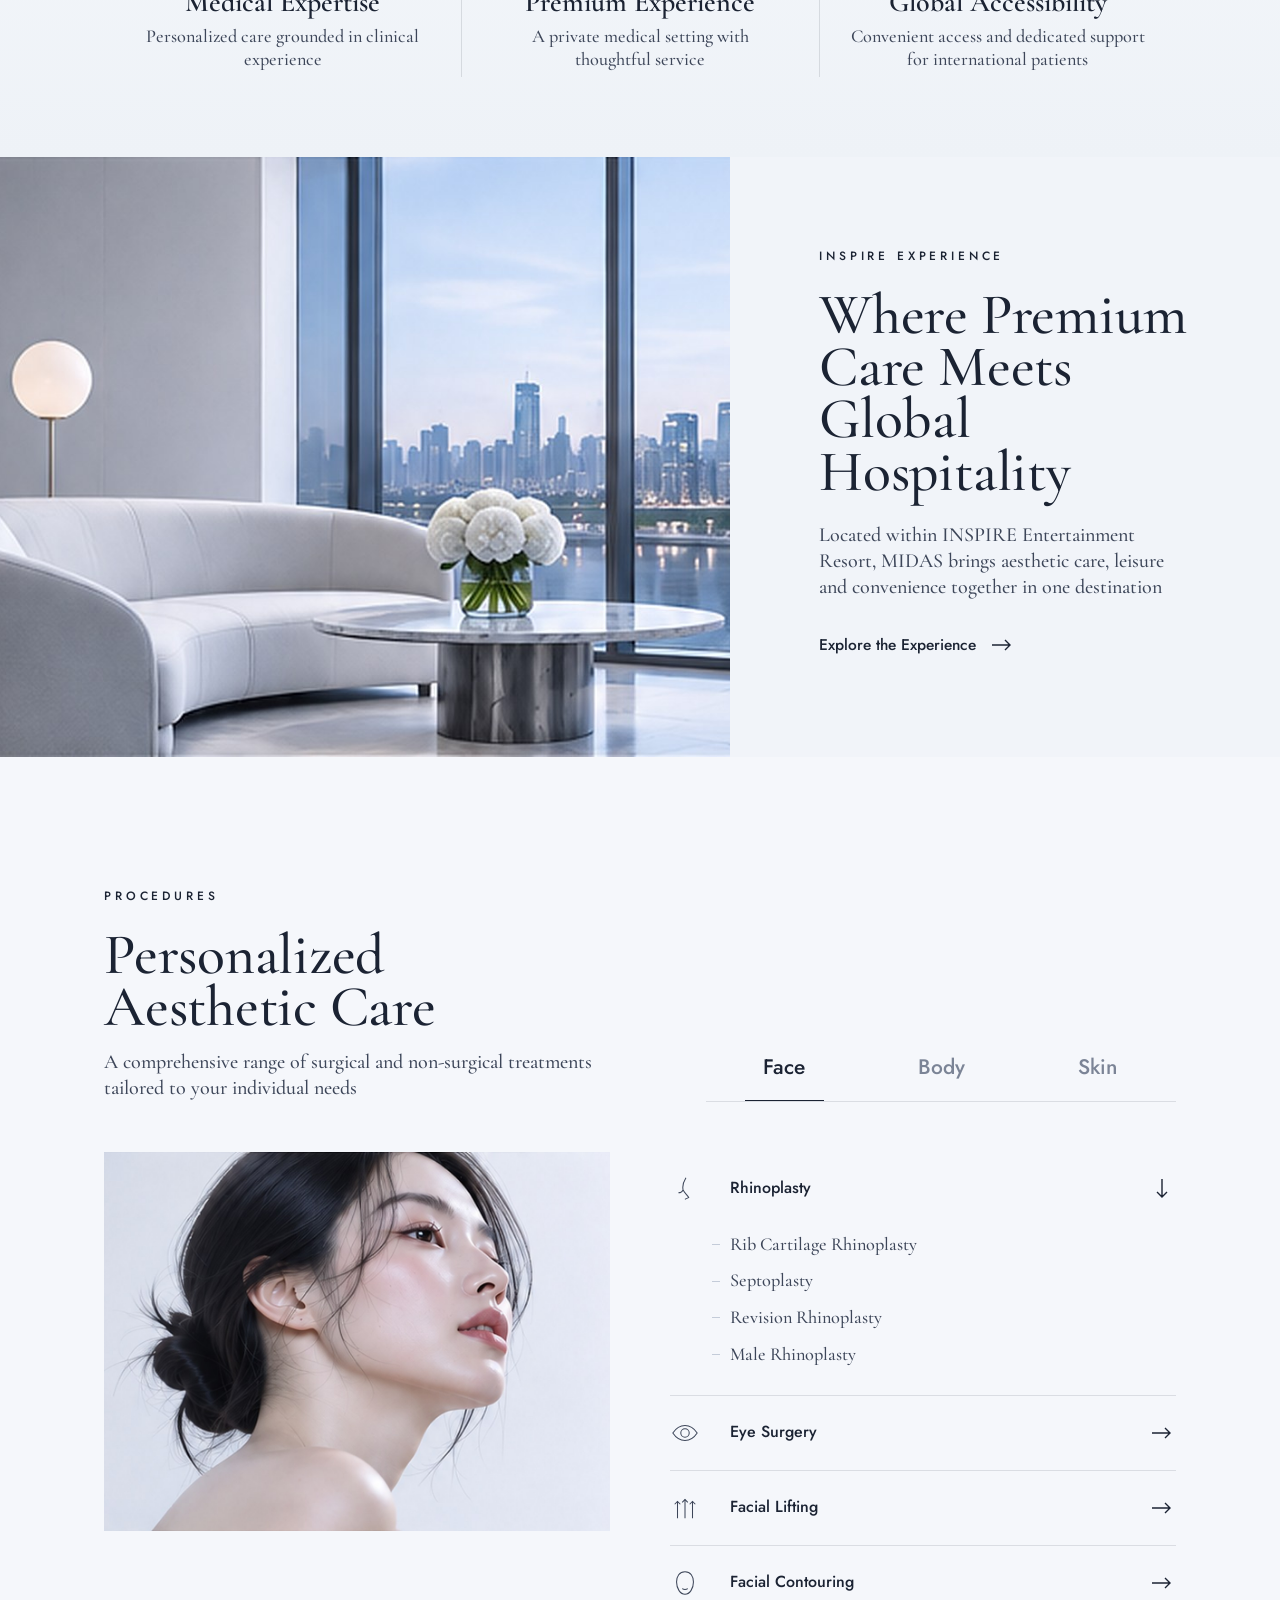
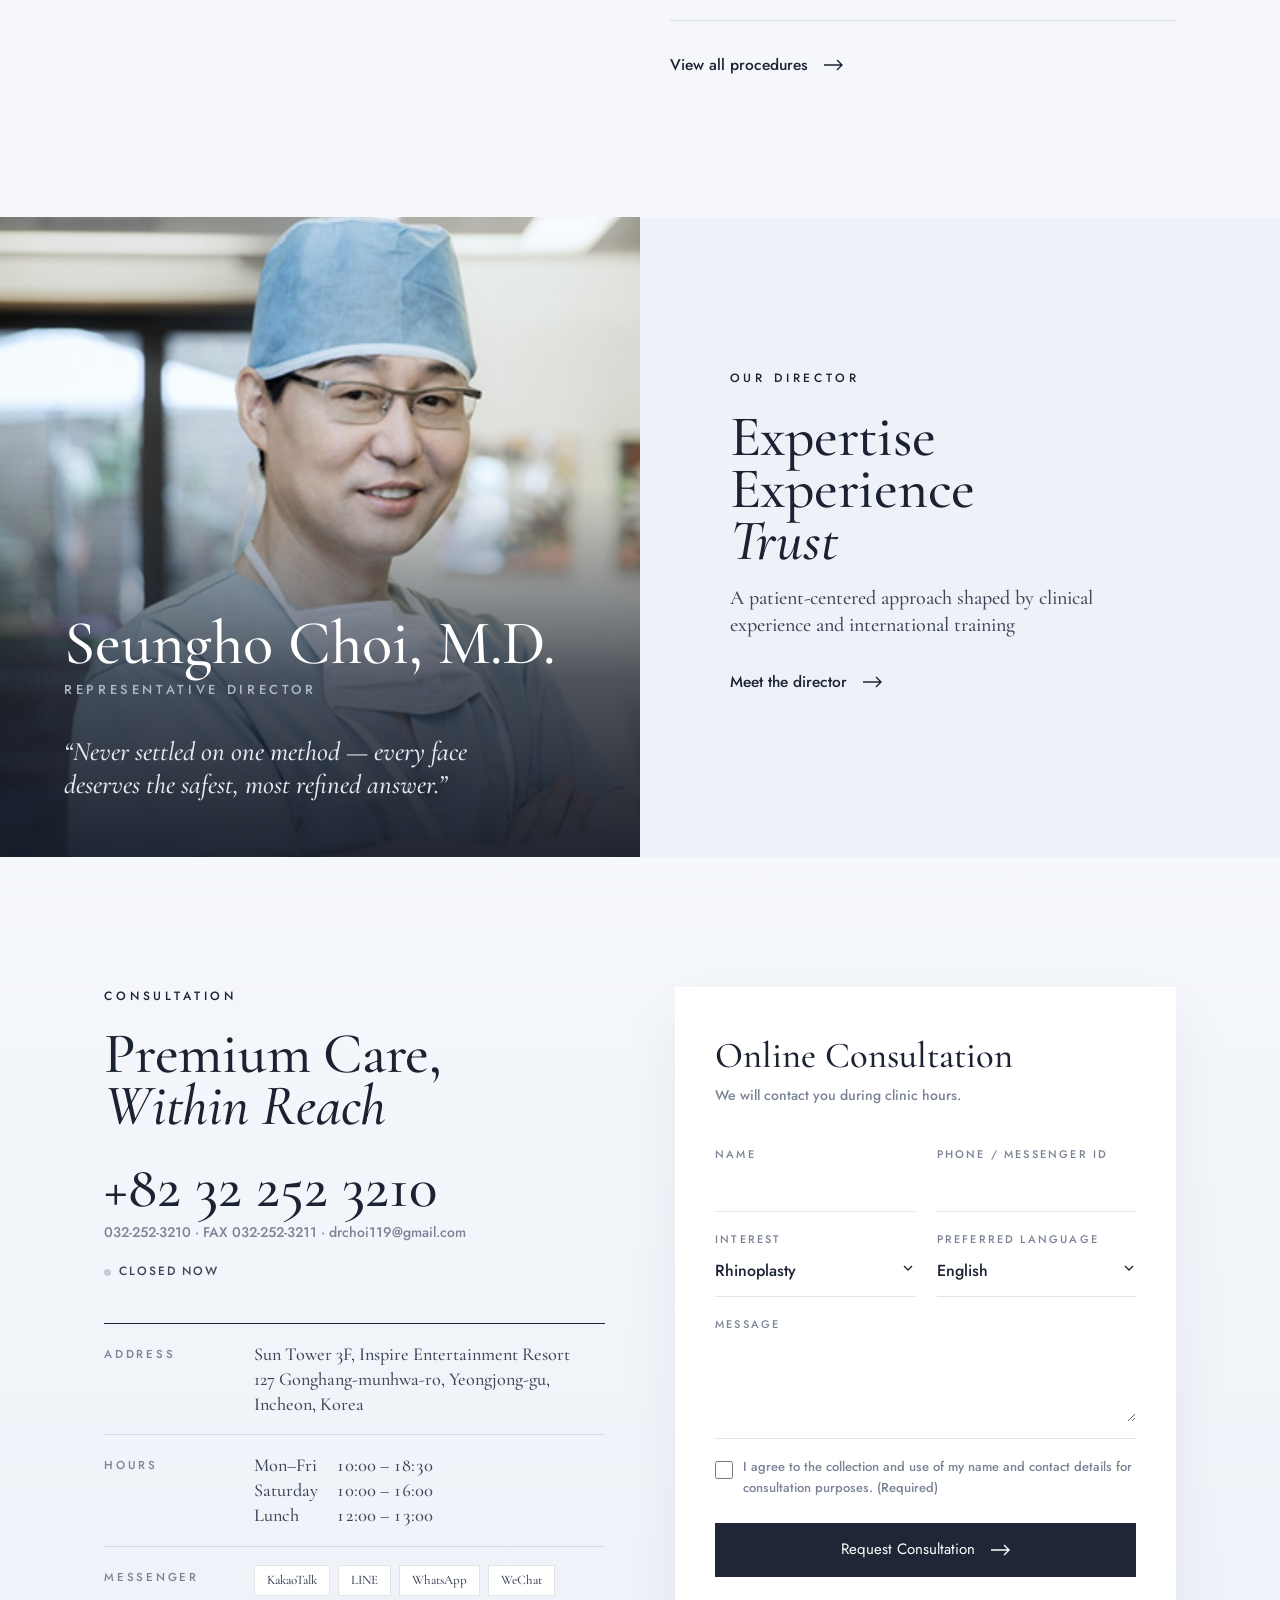
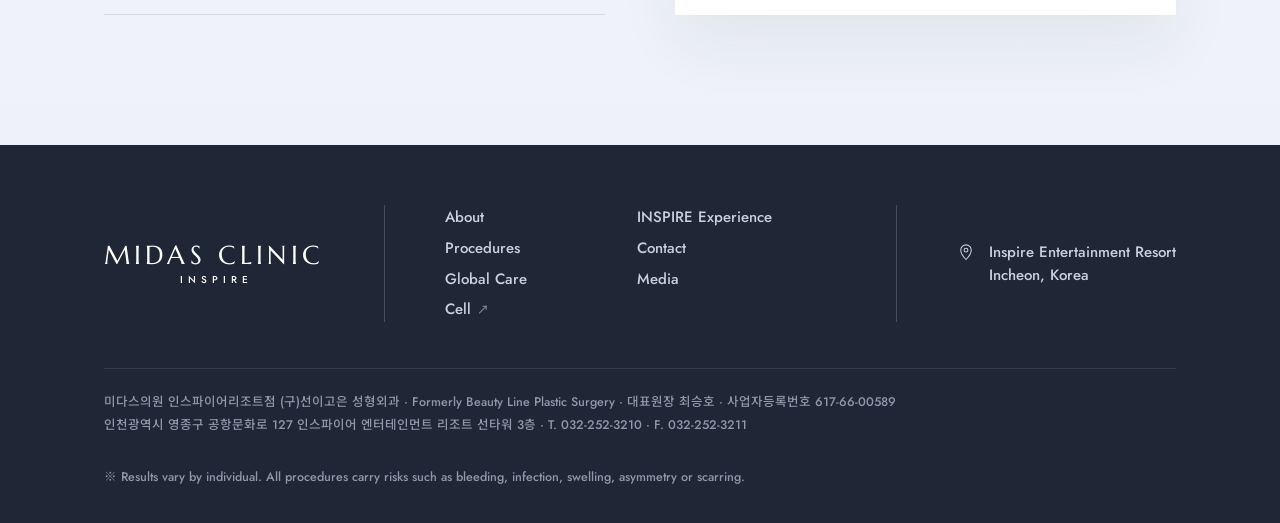
==== commit 1aca2452: "주소 영종구로 변경, 첫 화면 영문 고정 - 인천광역시 중구 → 영종구 (국문·영문 Yeongjong-gu·중문 永宗区, 푸터, 구조화 데이터) - 접속 시 브라우저 언어와 상관없" ====
--- a/index.html
+++ b/index.html
@@ -3,11 +3,16 @@
 <head>
 <meta charset="UTF-8">
 <meta name="viewport" content="width=device-width, initial-scale=1, viewport-fit=cover">
-<title>MIDAS CLINIC · INSPIRE — Premium Plastic Surgery in Incheon</title>
-<meta name="description" content="Midas Clinic at Inspire Entertainment Resort, Incheon. Rhinoplasty, face lift, eye surgery, contouring, body and skin care. 미다스의원 인스파이어리조트점 (구 선이고은 성형외과).">
-<meta property="og:title" content="MIDAS CLINIC · INSPIRE">
-<meta property="og:description" content="A Global Destination for Premium Aesthetic Care">
-<meta property="og:image" content="images/hero-inspire.jpg">
+<title>미다스의원 인스파이어 (구 선이고은 성형외과) | MIDAS CLINIC · INSPIRE</title>
+<meta name="description" content="미다스의원 인스파이어리조트점 (구 선이고은 성형외과). 인천 인스파이어 리조트 선타워 3층, 코성형·눈성형·리프팅·안면윤곽·가슴·피부 시술. MIDAS CLINIC · INSPIRE — premium aesthetic care near Incheon Airport.">
+<link rel="canonical" href="https://midas-inspire.com/">
+<meta property="og:type" content="website">
+<meta property="og:site_name" content="MIDAS CLINIC · INSPIRE 미다스의원">
+<meta property="og:url" content="https://midas-inspire.com/">
+<meta property="og:title" content="미다스의원 인스파이어 · MIDAS CLINIC · INSPIRE">
+<meta property="og:description" content="글로벌 프리미엄 의료의 새로운 경험 · Premium Care, A Global Experience">
+<meta property="og:image" content="https://midas-inspire.com/images/hero-inspire.jpg">
+<script type="application/ld+json">{"@context": "https://schema.org", "@type": "MedicalClinic", "name": "미다스의원 인스파이어리조트점", "alternateName": ["MIDAS CLINIC · INSPIRE", "Midas Clinic Inspire", "미다스의원", "미다스 성형외과", "선이고은 성형외과", "(구)선이고은 성형외과", "Beauty Line Plastic Surgery"], "url": "https://midas-inspire.com/", "logo": "https://midas-inspire.com/images/hero-inspire.jpg", "image": "https://midas-inspire.com/images/hero-inspire.jpg", "telephone": "+82-32-252-3210", "email": "drchoi119@gmail.com", "address": {"@type": "PostalAddress", "streetAddress": "공항문화로 127 인스파이어 엔터테인먼트 리조트 선타워 3층", "addressLocality": "영종구", "addressRegion": "인천광역시", "addressCountry": "KR"}, "openingHoursSpecification": [{"@type": "OpeningHoursSpecification", "dayOfWeek": ["Monday", "Tuesday", "Wednesday", "Thursday", "Friday"], "opens": "10:00", "closes": "18:30"}, {"@type": "OpeningHoursSpecification", "dayOfWeek": "Saturday", "opens": "10:00", "closes": "16:00"}], "medicalSpecialty": ["PlasticSurgery", "Dermatology"], "availableLanguage": ["Korean", "English", "Chinese"], "founder": {"@type": "Physician", "name": "최승호 (Seungho Choi, M.D.)"}}</script>
 <meta name="theme-color" content="#eef2f8">
 <link rel="preconnect" href="https://fonts.googleapis.com">
 <link rel="preconnect" href="https://fonts.gstatic.com" crossorigin>
@@ -212,7 +217,7 @@
       <div class="tel-sub">032-252-3210 · FAX 032-252-3211 · drchoi119@gmail.com</div>
       <div class="status" id="status"><i></i><span id="statusText"></span></div>
       <dl class="info">
-        <div class="info-row"><dt data-i18n="contact.address">Address</dt><dd data-i18n="contact.addressText">Sun Tower 3F, Inspire Entertainment Resort<br>127 Gonghang-munhwa-ro, Jung-gu, Incheon, Korea</dd></div>
+        <div class="info-row"><dt data-i18n="contact.address">Address</dt><dd data-i18n="contact.addressText">Sun Tower 3F, Inspire Entertainment Resort<br>127 Gonghang-munhwa-ro, Yeongjong-gu, Incheon, Korea</dd></div>
         <div class="info-row"><dt data-i18n="contact.hours">Hours</dt><dd class="hours" id="hours"></dd></div>
         <div class="info-row"><dt data-i18n="contact.messenger">Messenger</dt><dd class="chips"><span>KakaoTalk</span><span>LINE</span><span>WhatsApp</span><span>WeChat</span></dd></div>
       </dl>
@@ -257,7 +262,7 @@
       </div>
     </div>
     <div class="footer-bottom">
-      <span>미다스의원 인스파이어리조트점 (구)선이고은 성형외과 · Formerly Beauty Line Plastic Surgery · 대표원장 최승호 · 사업자등록번호 617-66-00589<br>인천광역시 중구 공항문화로 127 인스파이어 엔터테인먼트 리조트 선타워 3층 · T. 032-252-3210 · F. 032-252-3211</span>
+      <span>미다스의원 인스파이어리조트점 (구)선이고은 성형외과 · Formerly Beauty Line Plastic Surgery · 대표원장 최승호 · 사업자등록번호 617-66-00589<br>인천광역시 영종구 공항문화로 127 인스파이어 엔터테인먼트 리조트 선타워 3층 · T. 032-252-3210 · F. 032-252-3211</span>
       <span data-i18n="footer.notice">※ Results vary by individual. All procedures carry risks such as bleeding, infection, swelling, asymmetry or scarring.</span>
     </div>
   </div>
